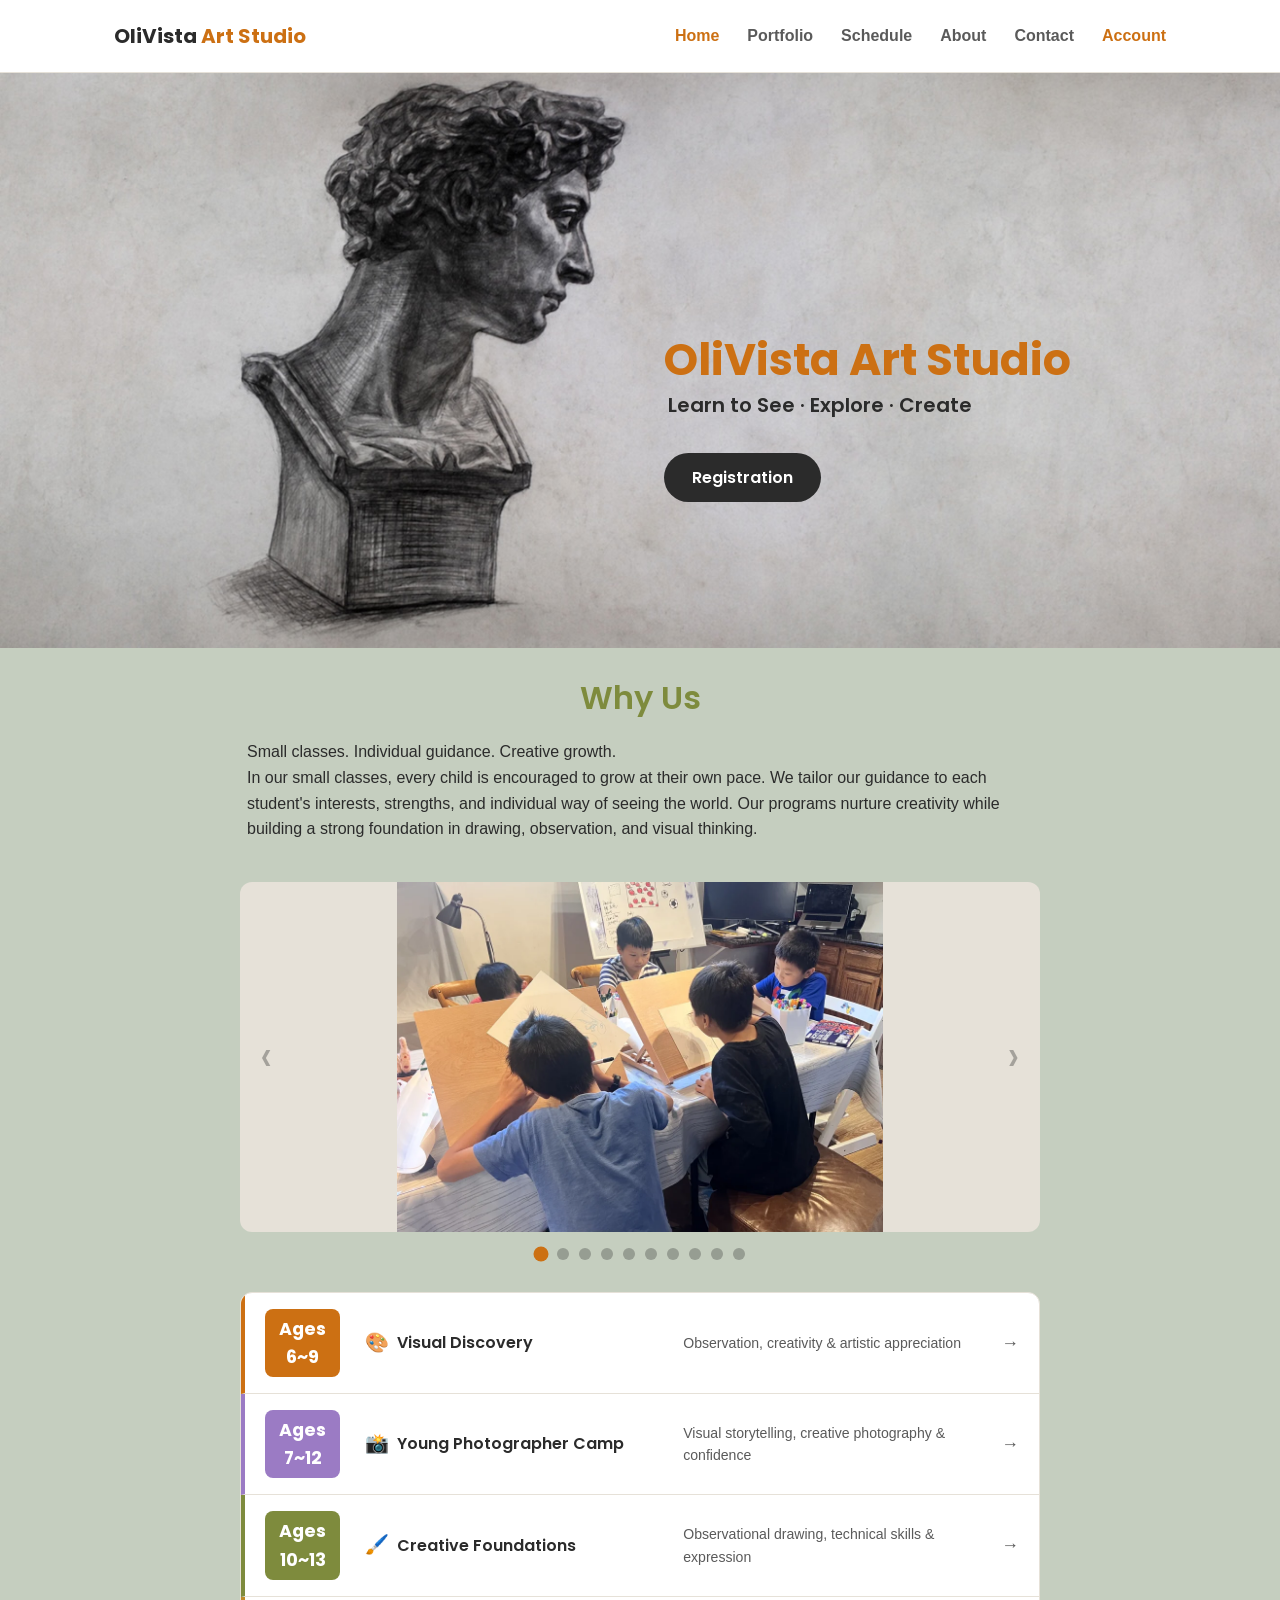
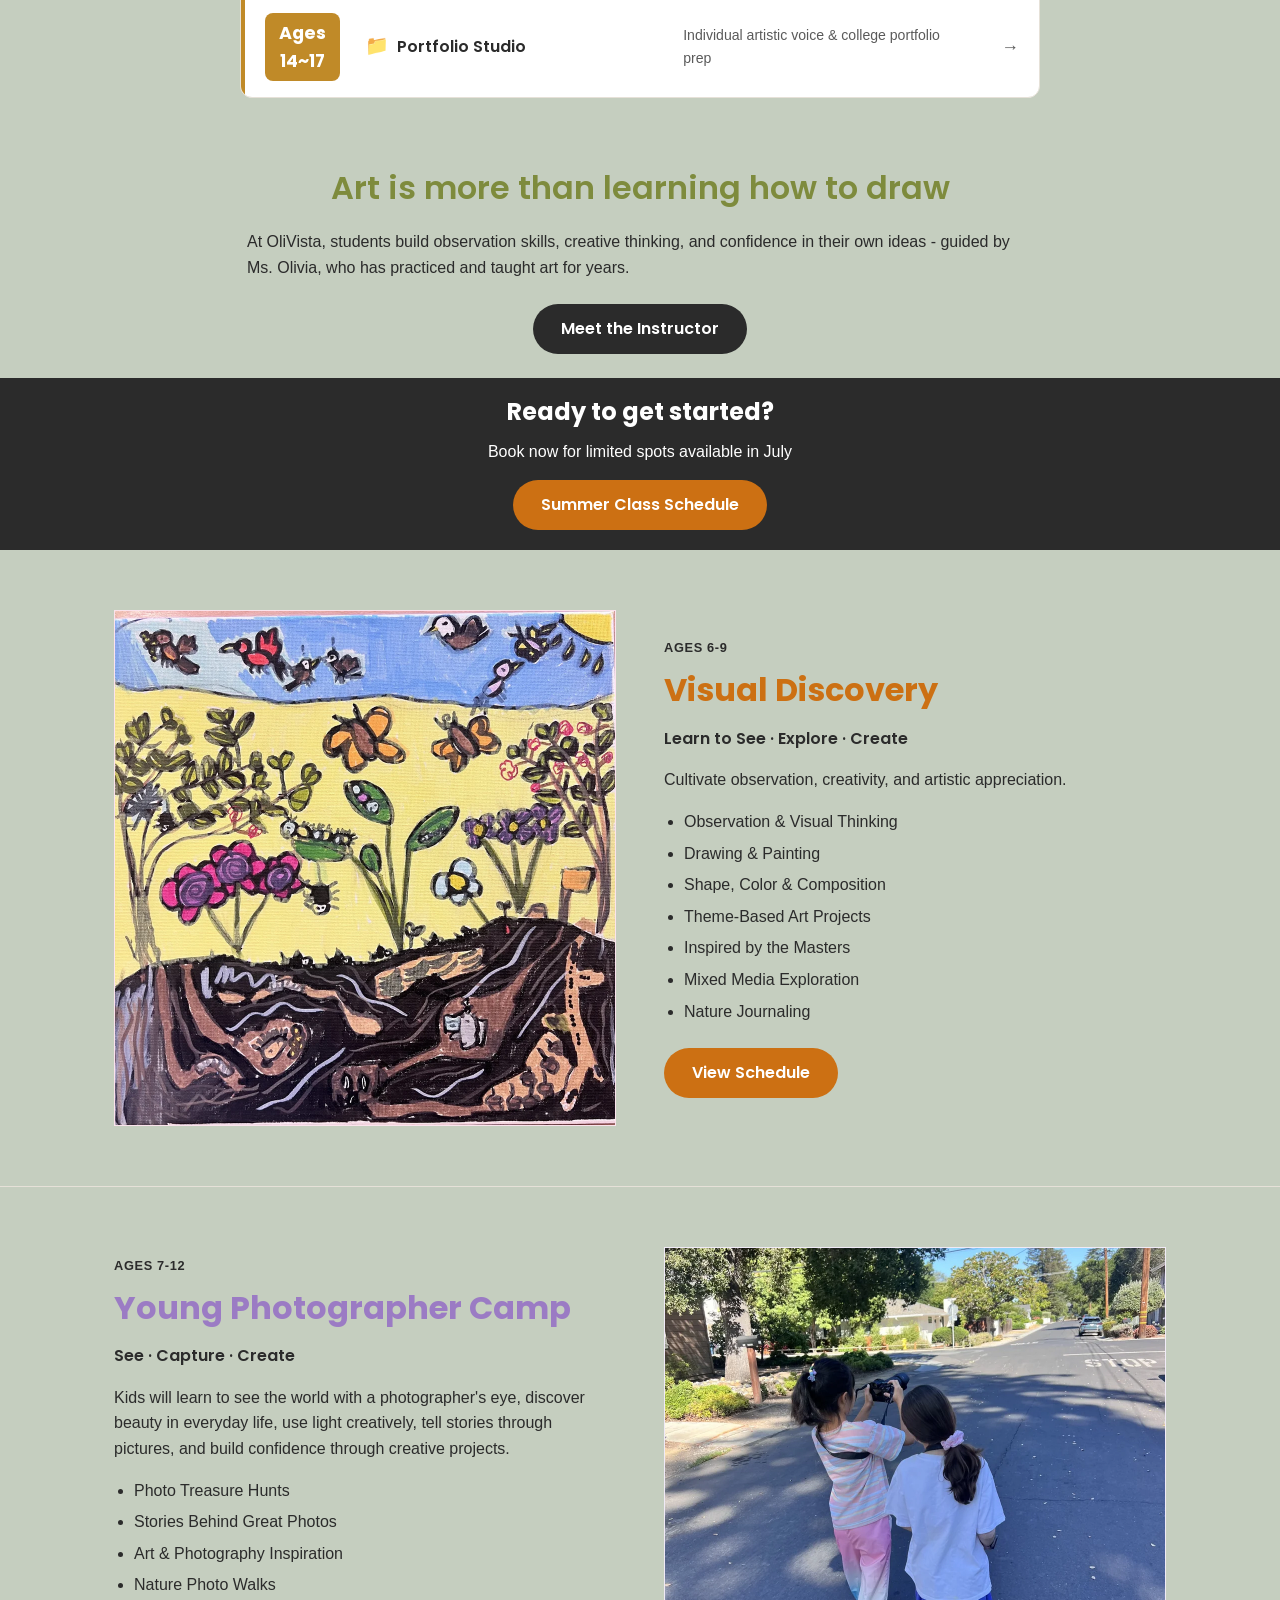
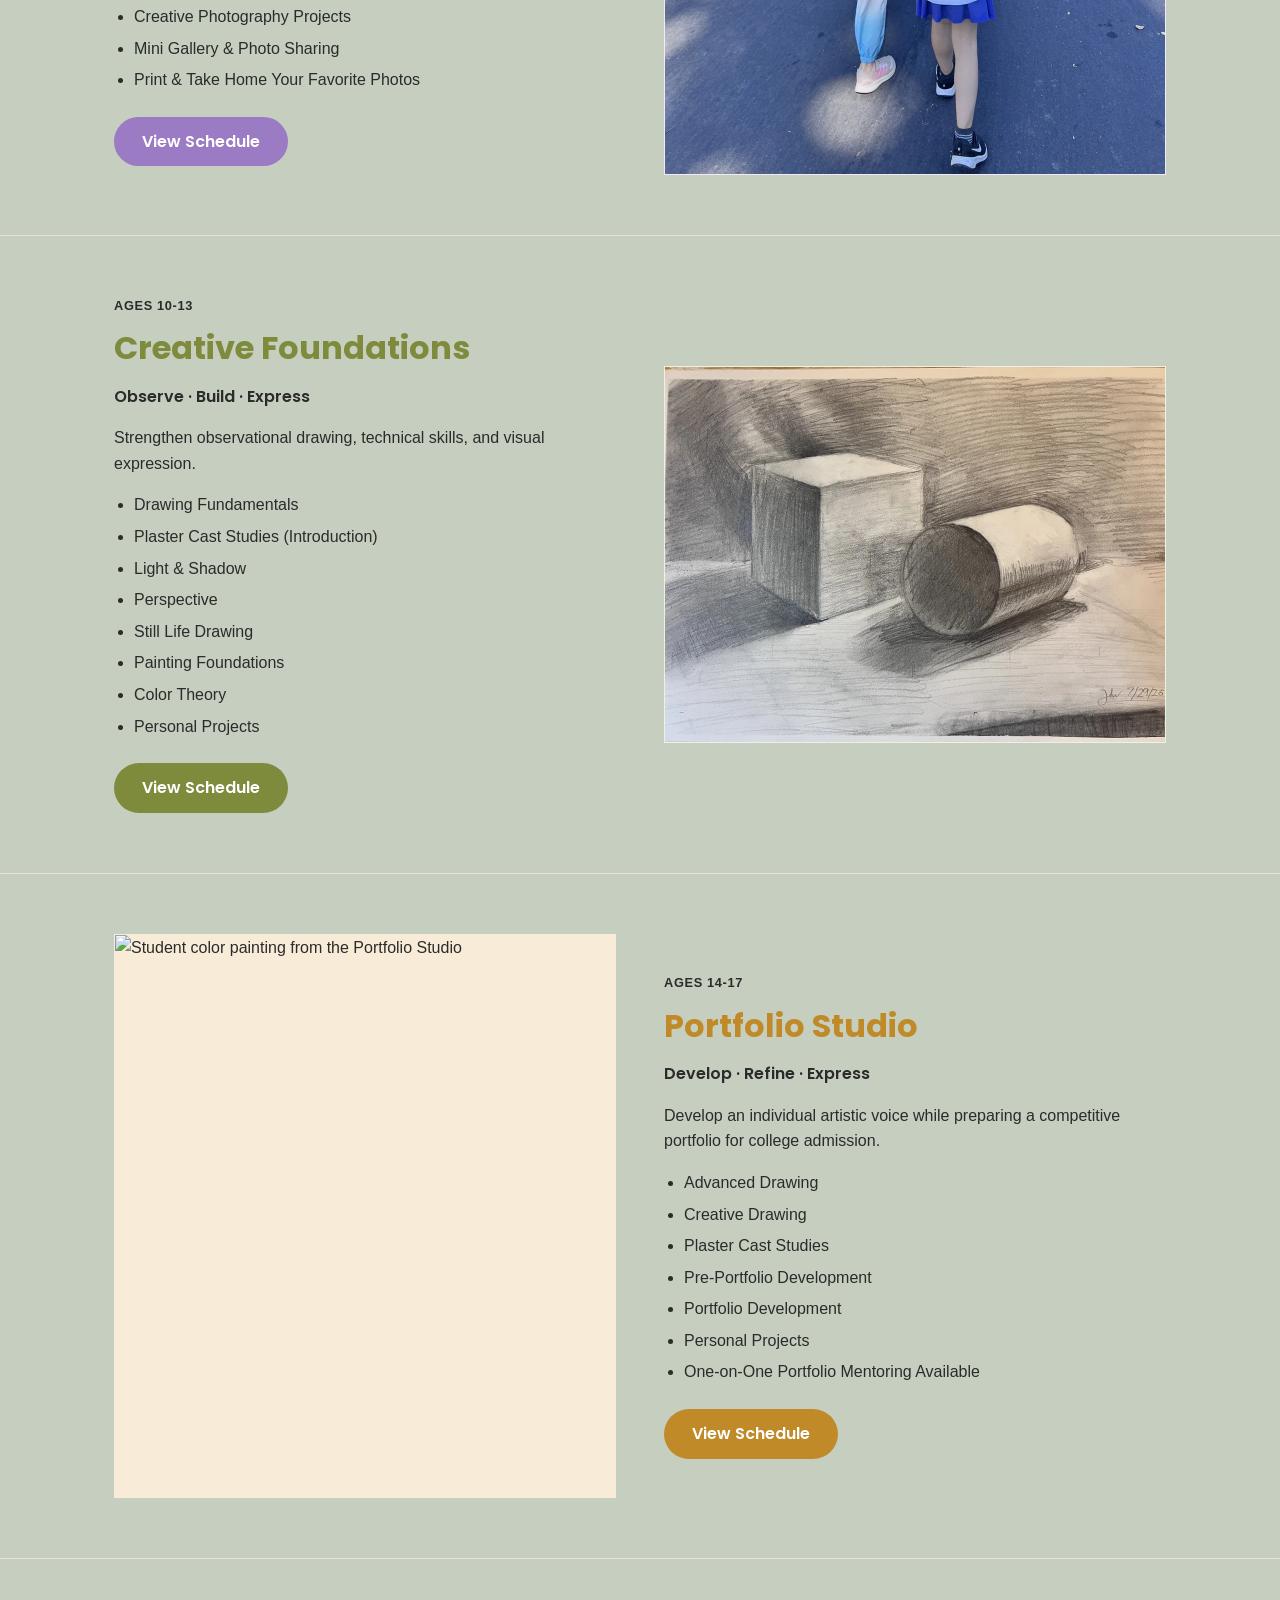
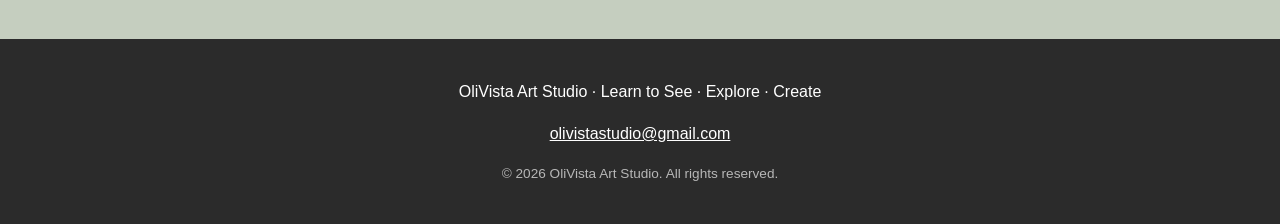
==== index.html @ b3bef93f "fix: declare shared site favicon" ====
<!DOCTYPE html>
<html lang="en">

<head>
  <link rel="icon" type="image/svg+xml" href="assets/favicon.svg">
  <meta http-equiv="content-type" content="text/html; charset=UTF-8">
  <meta charset="UTF-8">
  <meta name="viewport" content="width=device-width,
      initial-scale=1.0">
  <title>OliVista Art Studio | Kids &amp; Teen Art Classes</title>
  <meta name="description" content="OliVista Art Studio offers
      small-group art classes for ages 6-17: Visual Discovery, Creative
      Foundations, and Portfolio Studio.">
  <link rel="preconnect" href="https://fonts.googleapis.com">
  <link rel="preconnect" href="https://fonts.gstatic.com" crossorigin="">
  <link rel="preload" href="css/style.css" as="style">
  <link rel="stylesheet" href="css/style.css">
  <link rel="preload" href="https://fonts.googleapis.com/css2?family=Poppins:wght@400;600;700&amp;display=swap"
    as="style" onload="this.onload=null;this.rel='stylesheet'">
  <noscript>
    <link rel="stylesheet" href="https://fonts.googleapis.com/css2?family=Poppins:wght@400;600;700&amp;display=swap">
  </noscript>
</head>

<body>
  <a class="skip-link" href="#main-content">Skip to main content</a>
  <header class="site-header">
    <div class="container header-inner"> <a href="index.html" class="logo">OliVista <span>Art Studio</span></a>
      <nav class="site-nav" id="site-nav"> <a href="index.html" class="is-active">Home</a>
        <a href="portfolio.html">Portfolio</a>
        <a href="schedule.html">Schedule</a>
        <a href="about.html">About</a> <a href="contact.html">Contact</a>
        <a href="account.html" class="nav-account">Account</a>
      </nav>
      <button class="nav-toggle" id="nav-toggle" aria-label="Toggle
          menu" aria-expanded="false"> <span></span><span></span><span></span>
      </button>
    </div>
  </header>
  <main id="main-content">
    <section class="hero">
      <div class="hero-banner"> <img src="assets/header_image.jpg" alt="OliVista Art Studio header" width="1252"
          height="312">
        <div class="hero-overlay">
          <h1>OliVista Art Studio</h1>
          <p class="tagline">Learn to See · Explore · Create</p>
          <br>
          <a class="btn" href="signup.html">Registration</a>
        </div>
      </div>
    </section>

    <section class="container philosophy-teaser">
      <blockquote>Why Us</blockquote>
      <p>Small classes. Individual guidance. Creative growth.<br>
        In our small classes, every child is encouraged to grow at their own pace. We tailor our guidance to each
        student's interests, strengths, and individual way of seeing the world.
        Our programs nurture creativity while building a strong foundation in drawing, observation, and visual thinking.
      </p>
    </section>
    <section class="art-class-carousel" aria-label="Student artwork">
      <h2 class="visually-hidden">Student artwork</h2>
      <div class="art-class-carousel-track">
        <img class="art-class-carousel-slide is-active" src="assets/art-class/IMG_0318.webp" alt="Students in art class"
          width="1000" height="1028">
        <img class="art-class-carousel-slide" src="assets/art-class/IMG_9954.webp" alt="Student photography printed"
          width="1000" height="724">
        <img class="art-class-carousel-slide" src="assets/art-class/IMG_0204.webp"
          alt="Student painting in bright colors" width="1000" height="1028">
        <img class="art-class-carousel-slide" src="assets/art-class/IMG_9553.webp" alt="Student artwork on paper"
          width="1000" height="724">
        <img class="art-class-carousel-slide" src="assets/art-class/IMG_0186.webp"
          alt="Student drawing with colored pencil" width="1000" height="1333">
        <img class="art-class-carousel-slide" src="assets/art-class/IMG_9538.webp" alt="Student art project"
          width="1000" height="800">
        <img class="art-class-carousel-slide" src="assets/art-class/IMG_0283.webp" alt="Student painting detail"
          width="1000" height="1333">
        <img class="art-class-carousel-slide" src="assets/art-class/IMG_9792.webp" alt="Students exploring photography"
          width="1000" height="1052">
        <img class="art-class-carousel-slide" src="assets/art-class/IMG_0229.webp" alt="Student artwork in progress"
          width="1000" height="1333">
        <img class="art-class-carousel-slide" src="assets/art-class/IMG_0278.webp" alt="Student drawing at a table"
          width="1000" height="750">
        <button type="button" class="art-class-carousel-nav art-class-carousel-prev" aria-label="Previous slide">
          <span aria-hidden="true">‹</span>
        </button>
        <button type="button" class="art-class-carousel-nav art-class-carousel-next" aria-label="Next slide">
          <span aria-hidden="true">›</span>
        </button>
      </div>
      <div class="art-class-carousel-dots" role="tablist" aria-label="Slide navigation"></div>
    </section>

    <section id="programs" class="programs-overview">
      <!-- Age-to-Program Mapping -->
      <div class="container age-mapping">
        <div class="age-mapping-table">
          <a href="#visual-discovery" class="age-mapping-row age-mapping-visual-discovery">
            <div class="age-mapping-cell age-mapping-age">
              <span class="age-mapping-badge">Ages 6~9</span>
            </div>
            <div class="age-mapping-cell age-mapping-program">
              <span class="age-mapping-icon">🎨</span>
              Visual Discovery
            </div>
            <div class="age-mapping-cell age-mapping-focus">
              Observation, creativity &amp; artistic appreciation
            </div>
            <div class="age-mapping-arrow">→</div>
          </a>
          <a href="#young-photographer" class="age-mapping-row age-mapping-young-photographer">
            <div class="age-mapping-cell age-mapping-age">
              <span class="age-mapping-badge">Ages 7~12</span>
            </div>
            <div class="age-mapping-cell age-mapping-program">
              <span class="age-mapping-icon">📸</span>
              Young Photographer Camp
            </div>
            <div class="age-mapping-cell age-mapping-focus">
              Visual storytelling, creative photography &amp; confidence
            </div>
            <div class="age-mapping-arrow">→</div>
          </a>
          <a href="#creative-foundations" class="age-mapping-row age-mapping-creative-foundations">
            <div class="age-mapping-cell age-mapping-age">
              <span class="age-mapping-badge">Ages 10~13</span>
            </div>
            <div class="age-mapping-cell age-mapping-program">
              <span class="age-mapping-icon">🖌️</span>
              Creative Foundations
            </div>
            <div class="age-mapping-cell age-mapping-focus">
              Observational drawing, technical skills &amp; expression
            </div>
            <div class="age-mapping-arrow">→</div>
          </a>
          <a href="#portfolio-studio" class="age-mapping-row age-mapping-portfolio-studio">
            <div class="age-mapping-cell age-mapping-age">
              <span class="age-mapping-badge">Ages 14~17</span>
            </div>
            <div class="age-mapping-cell age-mapping-program">
              <span class="age-mapping-icon">📁</span>
              Portfolio Studio
            </div>
            <div class="age-mapping-cell age-mapping-focus">
              Individual artistic voice &amp; college portfolio prep
            </div>
            <div class="age-mapping-arrow">→</div>
          </a>
        </div>
      </div>
    </section>

    <section class="container philosophy-teaser">
      <blockquote>Art is more than learning how to draw</blockquote>
      <p>At OliVista, students build observation skills, creative
        thinking, and confidence in their own ideas - guided by Ms.
        Olivia, who has practiced and taught art for years.</p>
      <a class="btn" href="about.html">Meet the Instructor</a>
    </section>

    <section class="cta-banner">
      <div class="container">
        <h2>Ready to get started?</h2>
        <p>Book now for limited spots available in July</p>
        <a class="btn" href="schedule.html?semester=Summer%202026">Summer Class Schedule</a>
      </div>
    </section>

    <section id="visual-discovery" class="program-section
        program-visual-discovery">
      <div class="container program-grid">
        <div class="program-visual"> <img src="assets/art-class/IMG_0197.webp" alt="Colorful student painting"
            width="1592" height="1318" class="program-photo"> </div>

        <div class="program-content">
          <p class="teaser-age">Ages 6-9</p>
          <h2>Visual Discovery</h2>
          <p class="program-tagline">Learn to See · Explore · Create</p>
          <p>Cultivate observation, creativity, and artistic
            appreciation.</p>
          <ul>
            <li>Observation &amp; Visual Thinking</li>
            <li>Drawing &amp; Painting</li>
            <li>Shape, Color &amp; Composition</li>
            <li>Theme-Based Art Projects</li>
            <li>Inspired by the Masters</li>
            <li>Mixed Media Exploration</li>
            <li>Nature Journaling</li>
          </ul>
          <a class="btn btn-visual-discovery" href="schedule.html">View Schedule</a>
        </div>
      </div>
    </section>
    <section id="young-photographer" class="program-section
        program-young-photographer reverse">
      <div class="container program-grid">
        <div class="program-content">
          <p class="teaser-age">Ages 7-12</p>
          <h2>Young Photographer Camp</h2>
          <p class="program-tagline">See · Capture · Create</p>
          <p>Kids will learn to see the world with a photographer's eye, discover beauty in everyday life, use light
            creatively, tell stories through pictures, and build confidence through creative projects.</p>
          <ul>
            <li>Photo Treasure Hunts</li>
            <li>Stories Behind Great Photos</li>
            <li>Art &amp; Photography Inspiration</li>
            <li>Nature Photo Walks</li>
            <li>Creative Photography Projects</li>
            <li>Mini Gallery &amp; Photo Sharing</li>
            <li>Print &amp; Take Home Your Favorite Photos</li>
          </ul>
          <a class="btn btn-young-photographer" href="schedule.html?semester=Summer%202026">View Schedule</a>
        </div>
        <div class="program-visual"> <img src="assets/art-class/IMG_9792.webp"
            alt="Young Photographer Camp - kids exploring photography" width="400" height="400" class="program-photo">
        </div>
      </div>
    </section>

    <section id="creative-foundations" class="program-section
        program-creative-foundations reverse">
      <div class="container program-grid">
        <div class="program-content">
          <p class="teaser-age">Ages 10-13</p>
          <h2>Creative Foundations</h2>
          <p class="program-tagline">Observe · Build · Express</p>
          <p>Strengthen observational drawing, technical skills, and
            visual expression.</p>
          <ul>
            <li>Drawing Fundamentals</li>
            <li>Plaster Cast Studies (Introduction)</li>
            <li>Light &amp; Shadow</li>
            <li>Perspective</li>
            <li>Still Life Drawing</li>
            <li>Painting Foundations</li>
            <li>Color Theory</li>
            <li>Personal Projects</li>
          </ul>
          <a class="btn btn-creative-foundations" href="schedule.html">View Schedule</a>
        </div>
        <div class="program-visual"> <img src="assets/art-class/IMG_0231.webp" alt="Student observational pencil sketch"
            width="380" height="267" class="program-photo"> </div>
      </div>
    </section>
    <section id="portfolio-studio" class="program-section
        program-portfolio-studio">
      <div class="container program-grid">
        <div class="program-visual"> <img src="assets/art-class/artPortfolio2.bak.jpg"
            alt="Student color painting from the Portfolio Studio" width="446" height="502" class="program-photo">
        </div>
        <div class="program-content">
          <p class="teaser-age">Ages 14-17</p>
          <h2>Portfolio Studio</h2>
          <p class="program-tagline">Develop · Refine · Express</p>
          <p>Develop an individual artistic voice while preparing a
            competitive portfolio for college admission.</p>
          <ul>
            <li>Advanced Drawing</li>
            <li>Creative Drawing</li>
            <li>Plaster Cast Studies</li>
            <li>Pre-Portfolio Development</li>
            <li>Portfolio Development</li>
            <li>Personal Projects</li>
            <li>One-on-One Portfolio Mentoring Available</li>
          </ul>
          <a class="btn btn-portfolio-studio" href="schedule.html">View Schedule</a>
        </div>
      </div>
    </section>
  </main>
  <footer class="site-footer">
    <div class="container footer-inner">
      <p>OliVista Art Studio · Learn to See · Explore · Create</p>
      <p><a href="mailto:olivistastudio@gmail.com">olivistastudio@gmail.com</a></p>

      <p class="footer-copyright">© 2026 OliVista Art Studio. All
        rights reserved.</p>
    </div>
  </footer>
  <script src="js/nav.js"></script>
  <script src="js/art-class-carousel.js"></script>
</body>

</html>
---- css/style.css ----
:root {
  --color-bg: #c5cebf;
  --color-surface: #ffffff;
  --color-text: #2b2b2b;
  --color-text-muted: #5a5a5a;
  --color-visual-discovery: #cc7013;
  --color-visual-discovery-text: #a95c0f;
  --color-creative-foundations: #7e8b3d;
  --color-portfolio-studio: #c08a28;
  --color-young-photographer: #9b7bc4;
  --color-border: #e6e1d8;
  --font-heading: 'Poppins', sans-serif;
  --font-body: -apple-system, BlinkMacSystemFont, 'Segoe UI', Roboto, Helvetica, Arial, sans-serif;
  --container-width: 1100px;
  --radius: 12px;
}

* {
  box-sizing: border-box;
}

html {
  scroll-behavior: smooth;
}

body {
  margin: 0;
  font-family: var(--font-body);
  color: var(--color-text);
  background: var(--color-bg);
  line-height: 1.6;
}

h1,
h2,
h3 {
  font-family: var(--font-heading);
  font-weight: 700;
  line-height: 1.2;
  margin: 0 0 0.5em;
}

p {
  margin: 0 0 1em;
}

a {
  color: inherit;
}

img,
svg {
  max-width: 100%;
  display: block;
}

html {
  -webkit-tap-highlight-color: rgba(159, 117, 44, 0.2);
}

a,
button,
input,
select,
textarea {
  touch-action: manipulation;
}

:focus-visible {
  outline: 3px solid var(--color-visual-discovery);
  outline-offset: 3px;
}

.skip-link {
  background: var(--color-text);
  color: #fff;
  left: 1rem;
  padding: 0.75rem 1rem;
  position: fixed;
  top: 1rem;
  transform: translateY(-200%);
  z-index: 1000;
}

.skip-link:focus-visible {
  transform: translateY(0);
}

.container {
  max-width: var(--container-width);
  margin: 0 auto;
  padding: 0 24px;
}

.btn {
  display: inline-block;
  padding: 12px 28px;
  border-radius: 999px;
  font-family: var(--font-heading);
  font-weight: 600;
  text-decoration: none;
  color: #fff;
  background: var(--color-text);
  border: none;
  cursor: pointer;
  transition: transform 0.15s ease, opacity 0.15s ease;
}

.btn:hover {
  transform: translateY(-2px);
  opacity: 0.92;
}

/* Admin CMS */
.admin-body {
  background: #f4f0e9;
}

.admin-layout {
  min-height: 100vh;
  display: flex;
}

.admin-sidebar {
  width: 250px;
  flex: 0 0 250px;
  background: #2b2b2b;
  color: #fff;
  padding: 28px 18px;
  display: flex;
  flex-direction: column;
}

.admin-brand {
  color: #fff;
  font: 700 1.15rem var(--font-heading);
  text-decoration: none;
  padding: 0 12px 28px;
}

.admin-brand span {
  color: #e2ad48;
}

.admin-nav {
  display: grid;
  gap: 4px;
}

.admin-nav a,
.admin-sidebar-footer a {
  color: #d8d2c8;
  text-decoration: none;
  border-radius: 8px;
  padding: 11px 12px;
  font-weight: 600;
}

.admin-nav a:hover,
.admin-nav a.active {
  color: #fff;
  background: #4a4742;
}

.admin-sidebar-footer {
  margin-top: auto;
  display: grid;
  gap: 12px;
}

.admin-sidebar-footer .btn {
  color: #2b2b2b;
  background: #fff;
}

.admin-content {
  flex: 1;
  min-width: 0;
  padding: 52px clamp(24px, 5vw, 72px);
}

.admin-content h1 {
  font-size: clamp(2rem, 3vw, 3rem);
}

.admin-notice {
  background: #dcefdc;
  border: 1px solid #a9cfaa;
  border-radius: 8px;
  color: #285b2d;
  font-weight: 600;
  margin: 0 0 22px;
  padding: 11px 14px;
}

.stat-grid,
.quick-link-grid {
  display: grid;
  grid-template-columns: repeat(3, minmax(0, 1fr));
  gap: 18px;
  margin: 28px 0 52px;
}

.stat-card,
.quick-link {
  background: #fff;
  border: 1px solid var(--color-border);
  border-radius: var(--radius);
  padding: 24px;
  text-decoration: none;
  box-shadow: 0 8px 24px rgba(43, 43, 43, .04);
}

.stat-card:hover,
.quick-link:hover {
  transform: translateY(-2px);
}

.stat-number {
  display: block;
  color: var(--color-visual-discovery);
  font: 700 2.2rem var(--font-heading);
}

.stat-label {
  color: var(--color-text-muted);
  font-weight: 600;
}

.quick-link-grid {
  margin-top: 16px;
}

.quick-link h3 {
  font-size: 1rem;
}

.quick-link p {
  color: var(--color-text-muted);
  margin: 0;
}

.admin-crud-header {
  display: flex;
  align-items: center;
  justify-content: space-between;
  gap: 18px;
  margin-bottom: 22px;
}

.admin-header-actions {
  display: flex;
  flex-wrap: wrap;
  gap: 10px;
  justify-content: flex-end;
}

.admin-table-wrapper {
  overflow-x: auto;
  background: #fff;
  border: 1px solid var(--color-border);
  border-radius: var(--radius);
}

.admin-table {
  width: 100%;
  border-collapse: collapse;
  min-width: 720px;
}

.admin-table th,
.admin-table td {
  padding: 14px 16px;
  text-align: left;
  border-bottom: 1px solid var(--color-border);
  white-space: nowrap;
}

.admin-table th {
  background: #f8f5ef;
  font: 600 .8rem var(--font-heading);
  text-transform: uppercase;
  letter-spacing: .04em;
}

.admin-table tr:last-child td {
  border-bottom: 0;
}

.admin-table .btn {
  margin-right: 6px;
  padding: 7px 13px;
  font-size: .8rem;
}

.btn-sm {
  padding: 9px 16px;
  font-size: .85rem;
}

.btn-secondary {
  color: var(--color-text);
  background: #e8e2d8;
}

.btn-danger {
  background: #a63d47;
}

.admin-form {
  background: #fff;
  border: 1px solid var(--color-border);
  border-radius: var(--radius);
  padding: 26px;
  margin-bottom: 24px;
  max-width: 900px;
}

.admin-form label {
  display: block;
  margin: 0 0 16px;
  font-weight: 600;
}

.admin-form input,
.admin-form textarea,
.admin-form select {
  display: block;
  width: 100%;
  margin-top: 6px;
  border: 1px solid #d8d0c4;
  border-radius: 7px;
  padding: 10px 12px;
  font: inherit;
  background: #fff;
}

.admin-form .checkbox-label {
  display: flex;
  align-items: center;
  gap: 8px;
}

.admin-form .checkbox-label input {
  width: auto;
  margin: 0;
}

.admin-form textarea {
  min-height: 88px;
  resize: vertical;
}

.admin-form .form-row {
  display: grid;
  grid-template-columns: repeat(2, minmax(0, 1fr));
  gap: 16px;
}

.day-picker {
  margin: 0 0 16px;
  padding: 14px;
  border: 1px solid var(--color-border);
  border-radius: 7px;
}

.day-picker legend {
  padding: 0 5px;
  font-weight: 600;
}

.day-picker .hint {
  color: var(--color-text-muted);
  font-size: .85rem;
}

.day-picker>div {
  display: flex;
  flex-wrap: wrap;
  gap: 8px 16px;
}

.day-picker label {
  display: inline-flex;
  align-items: center;
  gap: 6px;
  margin: 0;
  font-weight: 500;
}

.day-picker input {
  width: auto;
  margin: 0;
}

.form-actions {
  display: flex;
  gap: 10px;
  margin-top: 20px;
}

.status-badge {
  display: inline-block;
  padding: 3px 9px;
  border-radius: 999px;
  font-size: .8rem;
  font-weight: 600;
  background: #e8e2d8;
}

.status-confirmed {
  color: #35643b;
  background: #dcefdc;
}

.status-pending {
  color: #805b1d;
  background: #fff0c8;
}

.status-cancelled {
  color: #88343d;
  background: #f7d9dc;
}

.status-date-passed {
  color: #5c5d61;
  background: #ececef;
}

@media (max-width: 760px) {
  .admin-layout {
    display: block;
  }

  .admin-sidebar {
    width: 100%;
    padding: 18px;
  }

  .admin-brand {
    padding-bottom: 14px;
  }

  .admin-nav {
    display: flex;
    overflow-x: auto;
  }

  .admin-nav a {
    white-space: nowrap;
  }

  .admin-sidebar-footer {
    display: flex;
    margin-top: 14px;
    align-items: center;
  }

  .admin-content {
    padding: 32px 18px;
  }

  .admin-crud-header {
    align-items: flex-start;
    flex-wrap: wrap;
  }

  .admin-header-actions {
    width: 100%;
    justify-content: flex-start;
  }

  .stat-grid,
  .quick-link-grid,
  .admin-form .form-row {
    grid-template-columns: 1fr;
    margin-bottom: 30px;
  }
}

.btn-visual-discovery {
  background: var(--color-visual-discovery);
}

.btn-creative-foundations {
  background: var(--color-creative-foundations);
}

.btn-portfolio-studio {
  background: var(--color-portfolio-studio);
}

.btn-young-photographer {
  background: var(--color-young-photographer);
}

/* Header */
.site-header {
  background: var(--color-surface);
  border-bottom: 1px solid var(--color-border);
  position: sticky;
  top: 0;
  z-index: 10;
}

.header-inner {
  display: flex;
  align-items: center;
  justify-content: space-between;
  height: 72px;
  position: relative;
}

.logo {
  font-family: var(--font-heading);
  font-weight: 700;
  font-size: 1.25rem;
  text-decoration: none;
  color: var(--color-text);
}

.logo span {
  color: var(--color-visual-discovery);
}

.site-nav {
  display: flex;
  gap: 28px;
}

.site-nav a {
  text-decoration: none;
  font-weight: 600;
  color: var(--color-text-muted);
}

.site-nav a.is-active,
.site-nav a:hover {
  color: var(--color-visual-discovery);
}

.nav-toggle {
  display: none;
  flex-direction: column;
  justify-content: center;
  gap: 5px;
  width: 32px;
  height: 32px;
  background: none;
  border: none;
  cursor: pointer;
  padding: 0;
}

.nav-toggle span {
  display: block;
  height: 2px;
  background: var(--color-text);
}

/* Footer */
.site-footer {
  background: var(--color-text);
  color: #fff;
  margin-top: 80px;
}

.footer-inner {
  padding: 40px 24px;
  text-align: center;
}

.footer-inner a {
  color: #fff;
  text-decoration: underline;
}

.footer-note {
  font-weight: 600;
  color: var(--color-portfolio-studio);
}

.footer-copyright {
  font-size: 0.85rem;
  color: #b7b7b7;
  margin: 0;
}

/* Responsive nav */
@media (max-width: 720px) {
  .site-nav {
    position: absolute;
    top: 72px;
    left: 0;
    right: 0;
    background: var(--color-surface);
    flex-direction: column;
    gap: 0;
    max-height: 0;
    overflow: hidden;
    border-bottom: 1px solid var(--color-border);
    transition: max-height 0.2s ease;
  }

  .site-nav.is-open {
    max-height: 500px;
    overflow-y: auto;
  }

  .site-nav a {
    padding: 16px 24px;
    border-top: 1px solid var(--color-border);
  }

  .nav-toggle {
    display: flex;
  }
}

/* Hero */
.hero {
  padding: 0;
}

.hero-banner {
  position: relative;
  max-width: 100%;
  margin: 0;
}

.hero-banner img {
  width: 100%;
  height: auto;
  display: block;
}

.hero-overlay {
  position: absolute;
  top: 60%;
  left: 50%;
  transform: translateY(-50%);
  width: 45%;
  max-width: 45%;
  text-align: left;
  padding: 0 24px;
}

.hero-overlay .badge {
  display: inline-block;
  background: var(--color-portfolio-studio);
  color: #fff;
  font-weight: 600;
  font-size: 0.85rem;
  padding: 6px 16px;
  border-radius: 999px;
  margin-bottom: 20px;
}

.hero-overlay h1 {
  font-size: 2.75rem;
  color: var(--color-visual-discovery);
  margin-bottom: 2px;
}

.hero-overlay .tagline {
  font-family: var(--font-heading);
  font-weight: 600;
  font-size: 1.25rem;
  margin-bottom: 6px;
  padding-left: 0.2em;
}

.hero-overlay .hero-sub {
  color: var(--color-text-muted);
  margin-bottom: 14px;
}

.badge {
  display: inline-block;
  background: var(--color-portfolio-studio);
  color: #fff;
  font-weight: 600;
  font-size: 0.85rem;
  padding: 6px 16px;
  border-radius: 999px;
  margin-bottom: 20px;
}

.hero h1 {
  font-size: 2.75rem;
  color: var(--color-visual-discovery);
}

.tagline {
  font-family: var(--font-heading);
  font-weight: 600;
  font-size: 1.25rem;
}

.hero-sub {
  max-width: 560px;
  margin: 0 auto 28px;
  color: var(--color-text-muted);
}

@media (max-width: 720px) {
  .hero-banner {
    min-height: 220px;
    overflow: hidden;
    background: #e5e2dd;
  }

  .hero-banner img {
    width: 100%;
    height: 220px;
    object-fit: cover;
    object-position: right center;
  }

  .hero-overlay {
    top: 50%;
    left: 50%;
    width: 50%;
    max-width: none;
    transform: translateY(-50%);
    text-align: left;
    padding: 12px 16px;
  }

  .hero-overlay h1 {
    font-size: clamp(1.35rem, 7vw, 2rem);
    line-height: 1.05;
    margin-bottom: 6px;
  }

  .hero-overlay .tagline {
    font-size: clamp(0.7rem, 3.2vw, 0.95rem);
    line-height: 1.25;
    margin-bottom: 10px;
  }

  .hero-overlay .btn {
    padding: 8px 14px;
    font-size: 0.75rem;
  }
}

/* Programs teaser */
.programs-teaser {
  padding: 40px 24px 80px;
  text-align: center;
}

.teaser-grid {
  display: grid;
  grid-template-columns: repeat(4, 1fr);
  gap: 24px;
  margin-top: 32px;
}

.teaser-card {
  display: block;
  text-decoration: none;
  color: #fff;
  border-radius: var(--radius);
  padding: 28px 24px;
  text-align: left;
  transition: transform 0.15s ease;
}

.teaser-card:hover {
  transform: translateY(-4px);
}

.teaser-card p {
  color: rgba(255, 255, 255, 0.9);
}

.teaser-age {
  font-weight: 600;
  text-transform: uppercase;
  font-size: 0.8rem;
  letter-spacing: 0.05em;
}

.teaser-visual-discovery {
  background: var(--color-visual-discovery);
}

.teaser-creative-foundations {
  background: var(--color-creative-foundations);
}

.teaser-portfolio-studio {
  background: var(--color-portfolio-studio);
}

.teaser-young-photographer {
  background: var(--color-young-photographer);
}

/* Philosophy teaser */
.philosophy-teaser {
  max-width: 834px;
  text-align: left;
  padding: 24px 24px;
  margin: 0 auto;
}

.philosophy-teaser blockquote {
  font-family: var(--font-heading);
  font-size: 2rem;
  font-weight: 600;
  margin: 0 0 16px;
  color: var(--color-creative-foundations);
  text-align: center;
}

.philosophy-teaser .btn {
  display: block;
  width: fit-content;
  margin: 24px auto 0;
}

/* Art-class carousel */
.art-class-carousel {
  max-width: 848px;
  margin: 0 auto;
  padding: 0 24px 32px;
}

.art-class-carousel-track {
  position: relative;
  aspect-ratio: 16 / 7;
  overflow: hidden;
  background: var(--color-border);
  border-radius: var(--radius);
}

.art-class-carousel-slide {
  position: absolute;
  inset: 0;
  width: 100%;
  height: 100%;
  object-fit: contain;
  opacity: 0;
  transition: opacity 0.8s ease-in-out;
}

.art-class-carousel-slide.is-active {
  opacity: 1;
}

.art-class-carousel-nav {
  position: absolute;
  top: 0;
  bottom: 0;
  width: 50%;
  border: none;
  background: transparent;
  cursor: pointer;
  z-index: 2;
  display: flex;
  align-items: center;
  padding: 0 20px;
  color: var(--color-text);
  font-size: 2.8rem;
  line-height: 1;
  font-family: var(--font-heading);
  opacity: 0.35;
  transition: opacity 0.3s ease, background 0.3s ease;
  user-select: none;
}

.art-class-carousel-prev {
  left: 0;
  justify-content: flex-start;
}

.art-class-carousel-next {
  right: 0;
  justify-content: flex-end;
}

.art-class-carousel-nav:hover {
  opacity: 0.85;
  background: rgba(0, 0, 0, 0.04);
}

.art-class-carousel-nav:focus-visible {
  outline: 2px solid var(--color-visual-discovery);
  outline-offset: -4px;
}

.art-class-carousel-dots {
  display: flex;
  justify-content: center;
  align-items: center;
  gap: 10px;
  margin-top: 16px;
}

.art-class-carousel-dot {
  width: 12px;
  height: 12px;
  border-radius: 50%;
  border: none;
  background: rgba(43, 43, 43, 0.3);
  cursor: pointer;
  padding: 0;
  transition: background 0.3s ease, transform 0.3s ease;
}

.art-class-carousel-dot:hover {
  background: rgba(43, 43, 43, 0.6);
  transform: scale(1.15);
}

.art-class-carousel-dot.is-active {
  background: var(--color-visual-discovery);
  transform: scale(1.25);
}

.art-class-carousel-dot:focus-visible {
  outline: 2px solid var(--color-visual-discovery);
  outline-offset: 3px;
}

.visually-hidden {
  position: absolute;
  width: 1px;
  height: 1px;
  padding: 0;
  margin: -1px;
  overflow: hidden;
  clip: rect(0, 0, 0, 0);
  white-space: nowrap;
  border: 0;
}

@media (max-width: 600px) {
  .art-class-carousel {
    padding-bottom: 24px;
  }

  .art-class-carousel-track {
    aspect-ratio: 4 / 3;
  }
}


/* CTA banner */
.cta-banner {
  background: var(--color-text);
  color: #fff;
  text-align: center;
  padding: 20px 24px;
}

.cta-banner h2 {
  color: #fff;
}

.cta-banner .btn {
  background: var(--color-visual-discovery);
}

@media (max-width: 720px) {
  .teaser-grid {
    grid-template-columns: repeat(2, 1fr);
  }
}

.programs-intro {
  padding: 60px 24px 20px;
  text-align: center;
}

#programs,
.program-section {
  scroll-margin-top: 88px;
}

.schedule-enroll-banner {
  background: #fff3cd;
  border: 1px solid #e4c766;
  border-radius: 8px;
  color: #6b4f00;
  margin: 18px auto 0;
  max-width: 520px;
  padding: 12px 16px;
}

.calendar-load-error {
  display: grid;
  gap: 1rem;
  justify-items: start;
}

.program-section {
  padding: 60px 0;
  border-bottom: 1px solid var(--color-border);
}

.program-grid {
  display: grid;
  grid-template-columns: 1fr 1fr;
  gap: 48px;
  align-items: center;
}

.program-visual {
  padding: 1px;
}

.program-photo {
  display: block;
  width: 100%;
  height: auto;
  float: none;
  object-fit: contain;
}

.program-visual-discovery .program-visual {
  background: #fbe3ec;
}

.program-creative-foundations .program-visual {
  background: #eef0e2;
}

.program-portfolio-studio .program-visual {
  background: #f8ecd8;
}

.program-young-photographer .program-visual {
  background: #f0eaf6;
}

.program-content h2 {
  font-size: 2rem;
}

.program-visual-discovery h2 {
  color: var(--color-visual-discovery);
}

.program-creative-foundations h2 {
  color: var(--color-creative-foundations);
}

.program-portfolio-studio h2 {
  color: var(--color-portfolio-studio);
}

.program-young-photographer h2 {
  color: var(--color-young-photographer);
}

.program-tagline {
  font-family: var(--font-heading);
  font-weight: 600;
}

.program-content ul {
  padding-left: 20px;
  margin: 0 0 24px;
}

.program-content li {
  margin-bottom: 6px;
}

/* Age-to-Program Mapping */
.age-mapping {
  padding: 0 24px 40px;
}

.age-mapping-table {
  max-width: 800px;
  margin: 0 auto;
  border: 1px solid var(--color-border);
  border-radius: var(--radius);
  overflow: hidden;
  background: var(--color-surface);
}

.age-mapping-header {
  display: grid;
  grid-template-columns: 100px 1fr 1fr auto;
  align-items: center;
  background: var(--color-text);
  color: #fff;
  font-family: var(--font-heading);
  font-weight: 600;
  font-size: 0.85rem;
  text-transform: uppercase;
  letter-spacing: 0.04em;
}

.age-mapping-label {
  padding: 12px 20px;
}

.age-mapping-row {
  display: grid;
  grid-template-columns: 100px 1fr 1fr auto;
  align-items: center;
  text-decoration: none;
  color: var(--color-text);
  border-bottom: 1px solid var(--color-border);
  transition: background-color 0.15s ease;
}

.age-mapping-row:last-child {
  border-bottom: none;
}

.age-mapping-row:hover {
  background-color: rgba(0, 0, 0, 0.03);
}

.age-mapping-cell {
  padding: 16px 20px;
  font-size: 0.95rem;
}

.age-mapping-age {
  text-align: center;
}

.age-mapping-badge {
  display: inline-block;
  font-family: var(--font-heading);
  font-weight: 700;
  font-size: 1.1rem;
  color: #fff;
  padding: 6px 14px;
  border-radius: 8px;
}

.age-mapping-visual-discovery .age-mapping-badge {
  background: var(--color-visual-discovery);
}

.age-mapping-creative-foundations .age-mapping-badge {
  background: var(--color-creative-foundations);
}

.age-mapping-portfolio-studio .age-mapping-badge {
  background: var(--color-portfolio-studio);
}

.age-mapping-young-photographer .age-mapping-badge {
  background: var(--color-young-photographer);
}

.age-mapping-program {
  font-family: var(--font-heading);
  font-weight: 600;
  font-size: 1rem;
  display: flex;
  align-items: center;
  gap: 8px;
}

.age-mapping-icon {
  font-size: 1.2rem;
}

.age-mapping-focus {
  color: var(--color-text-muted);
  font-size: 0.88rem;
}

.age-mapping-arrow {
  padding: 16px 20px;
  color: var(--color-text-muted);
  font-size: 1.1rem;
  transition: transform 0.15s ease;
}

.age-mapping-row:hover .age-mapping-arrow {
  transform: translateX(3px);
}

/* Accent left border on rows */
.age-mapping-visual-discovery {
  border-left: 4px solid var(--color-visual-discovery);
}

.age-mapping-creative-foundations {
  border-left: 4px solid var(--color-creative-foundations);
}

.age-mapping-portfolio-studio {
  border-left: 4px solid var(--color-portfolio-studio);
}

.age-mapping-young-photographer {
  border-left: 4px solid var(--color-young-photographer);
}

@media (max-width: 720px) {
  .age-mapping {
    padding: 0 16px 32px;
  }

  .age-mapping-table {
    border: 0;
    border-radius: 0;
    background: transparent;
    overflow: visible;
  }

  .age-mapping-header {
    display: grid;
    grid-template-columns: auto minmax(0, 1fr) minmax(0, 1fr);
    margin-bottom: 8px;
    border-radius: 8px;
    font-size: 0.7rem;
  }

  .age-mapping-header .age-mapping-label {
    padding: 8px 10px;
  }

  .age-mapping-row {
    grid-template-columns: minmax(0, 1fr) auto;
    grid-template-rows: auto auto;
    padding: 16px;
    gap: 0;
    margin-bottom: 12px;
    border: 1px solid var(--color-border);
    border-bottom: 1px solid var(--color-border);
    border-left-width: 4px;
    border-radius: var(--radius);
    background: var(--color-surface);
    box-shadow: 0 5px 16px rgba(43, 43, 43, 0.06);
  }

  .age-mapping-cell {
    padding: 4px 0;
  }

  .age-mapping-age {
    grid-column: 1 / -1;
    text-align: left;
    padding-bottom: 8px;
    border-bottom: 1px solid var(--color-border);
    margin-bottom: 8px;
  }

  .age-mapping-program {
    grid-column: 1;
    grid-row: 2;
    align-self: center;
    min-width: 0;
    font-size: 0.95rem;
  }

  .age-mapping-focus {
    grid-column: 1 / -1;
    grid-row: 3;
    font-size: 0.82rem;
    padding-top: 8px;
  }

  .age-mapping-arrow {
    grid-column: 2;
    grid-row: 2;
    align-self: center;
    padding: 0 0 0 8px;
  }
}

@media (max-width: 800px) {
  .program-grid {
    grid-template-columns: 1fr;
  }

  .program-visual {
    padding: 1px;
  }

  .program-section.reverse .program-visual {
    order: -1;
  }
}

.about-intro,
.about-bio,
.about-philosophy,
.about-class-size {
  padding: 40px 24px;
  max-width: 720px;
  margin: 0 auto;
}

.about-intro {
  padding-top: 60px;
  text-align: center;
  max-width: none;
}

.about-intro .tagline {
  color: var(--color-creative-foundations);
}

.about-philosophy ul {
  padding-left: 20px;
}

.about-class-size {
  padding-bottom: 80px;
}

.contact-section {
  padding: 60px 24px 80px;
  text-align: center;
}

.contact-location {
  margin: 40px auto 0;
  max-width: 900px;
}

.contact-location>p {
  margin-bottom: 20px;
}

.contact-location a {
  color: var(--color-visual-discovery);
  font-weight: 600;
}

.contact-map {
  width: 100%;
  min-height: 360px;
  border: 1px solid var(--color-border);
  border-radius: var(--radius);
  display: block;
}

.contact-grid {
  display: grid;
  grid-template-columns: repeat(2, 1fr);
  gap: 40px;
  max-width: 560px;
  margin: 40px auto 0;
}

.qr-code {
  aspect-ratio: 1;
  height: 200px;
  max-width: 200px;
  margin: 12px auto;
  object-fit: cover;
  border: 1px solid var(--color-border);
  border-radius: 8px;
}

@media (max-width: 600px) {
  .contact-map {
    min-height: 280px;
  }

  .contact-grid {
    grid-template-columns: 1fr;
  }
}

/* ===== Schedule (weekly calendar) ===== */
.art-calendar {
  max-width: var(--container-width);
  margin: 0 auto 80px;
  padding: 0 24px;
}

.art-calendar h3 {
  font-size: 2rem;
  margin-bottom: 0.5rem;
  font-weight: 400;
}

.calendar-semester {
  color: var(--color-visual-discovery);
  font-size: 1rem;
  margin-bottom: 1rem;
}

/* Semester selector tabs */
.calendar-semester-tabs {
  display: flex;
  gap: 0.5rem;
  margin-bottom: 1rem;
  flex-wrap: wrap;
}

.semester-tab {
  padding: 0.4rem 1.2rem;
  border: 1px solid var(--color-border);
  background: var(--color-surface);
  border-radius: 20px;
  font-size: 0.85rem;
  cursor: pointer;
  font-family: var(--font-body);
  color: var(--color-text-muted);
  transition: background-color 0.15s, border-color 0.15s, color 0.15s;
}

.semester-tab:hover {
  border-color: var(--color-visual-discovery);
  color: var(--color-visual-discovery);
}

.semester-tab.active {
  background: var(--color-visual-discovery);
  color: #fff;
  border-color: var(--color-visual-discovery);
}

.semester-tab:disabled {
  opacity: 0.6;
  cursor: default;
}

/* Legend */
.calendar-legend {
  display: flex;
  flex-wrap: wrap;
  gap: 1rem 1.5rem;
  margin-bottom: 1.5rem;
}

.legend-item {
  display: inline-flex;
  align-items: center;
  gap: 0.4rem;
  font-size: 0.85rem;
  color: var(--color-text-muted);
}

.legend-dot {
  display: inline-block;
  width: 14px;
  height: 14px;
  border-radius: 50%;
  border: 2px solid;
}

/* Grid wrapper — horizontal scroll on small screens */
.calendar-grid-wrapper {
  overflow-x: auto;
  border: 1px solid var(--color-border);
  border-radius: var(--radius);
  background: var(--color-surface);
}

/* Desktop weekly grid */
.calendar-grid {
  display: grid;
  grid-template-columns: 80px repeat(7, 1fr);
  min-width: 700px;
}

/* All cells share base */
.calendar-cell {
  border-right: 1px solid var(--color-border);
  border-bottom: 1px solid var(--color-border);
  padding: 0.5rem;
  min-height: 70px;
  display: flex;
  align-items: center;
  justify-content: center;
}

.calendar-cell:last-child {
  border-right: none;
}

/* Corner cell (top-left) */
.calendar-corner {
  background: var(--color-bg);
  font-size: 0.75rem;
  text-transform: uppercase;
  letter-spacing: 0.05em;
  color: var(--color-text-muted);
  font-weight: 500;
}

/* Day header cells */
.calendar-day-header {
  background: var(--color-bg);
  font-size: 0.8rem;
  text-transform: uppercase;
  letter-spacing: 0.05em;
  font-weight: 500;
  color: var(--color-text);
  min-height: 45px;
}

/* Time label column */
.calendar-time-label {
  background: #faf8f3;
  font-size: 0.8rem;
  color: var(--color-text-muted);
  font-weight: 400;
  flex-direction: column;
  gap: 0.15rem;
}

/* Empty cell */
.calendar-empty {
  background: #fdfcf9;
}

/* Class cell with a class in it */
.calendar-class-cell {
  padding: 0.3rem;
  align-items: stretch;
  flex-direction: column;
  gap: 0.3rem;
}

/* The class card (clickable link) */
.calendar-class {
  display: flex;
  flex-direction: column;
  align-items: center;
  gap: 0.15rem;
  width: 100%;
  height: 100%;
  padding: 0.4rem 0.25rem;
  border-radius: 5px;
  border: 1px solid;
  border-left-width: 3px;
  text-decoration: none;
  text-align: center;
  transition: transform 0.15s, box-shadow 0.15s;
  cursor: pointer;
}

.calendar-class:hover {
  transform: translateY(-2px);
  box-shadow: 0 3px 10px rgba(0, 0, 0, 0.1);
}

.calendar-class-program {
  font-size: 0.78rem;
  font-weight: 600;
  line-height: 1.2;
  overflow: hidden;
  display: -webkit-box;
  -webkit-line-clamp: 2;
  -webkit-box-orient: vertical;
}

.calendar-class-time {
  font-size: 0.7rem;
  opacity: 0.8;
}

.calendar-class-age {
  font-size: 0.68rem;
  opacity: 0.7;
}

.calendar-class-price {
  font-size: 0.72rem;
  font-weight: 600;
  margin-top: 0.1rem;
}

/* ===== Mobile: list view grouped by day ===== */
.calendar-mobile {
  display: none;
}

.calendar-day-group {
  margin-bottom: 1.5rem;
}

.calendar-day-title {
  font-size: 1rem;
  font-weight: 500;
  font-family: var(--font-body);
  color: var(--color-visual-discovery);
  margin-bottom: 0.5rem;
  padding-bottom: 0.3rem;
  border-bottom: 1px solid var(--color-border);
}

.calendar-day-classes {
  display: flex;
  flex-direction: column;
  gap: 0.5rem;
}

.calendar-class-mobile {
  display: block;
  text-decoration: none;
  padding: 0.6rem 0.8rem;
  border-radius: 5px;
  border: 1px solid var(--color-border);
  border-left: 3px solid;
  transition: transform 0.15s, box-shadow 0.15s;
}

.calendar-class-mobile:hover {
  transform: translateX(3px);
  box-shadow: 0 2px 8px rgba(0, 0, 0, 0.08);
}

.calendar-class-mobile-header {
  display: flex;
  justify-content: space-between;
  align-items: center;
  margin-bottom: 0.25rem;
}

.calendar-class-mobile-header .calendar-class-program {
  font-weight: 600;
  font-size: 0.9rem;
}

.calendar-class-mobile-header .calendar-class-price {
  font-weight: 600;
  font-size: 0.85rem;
}

.calendar-class-mobile-details {
  display: flex;
  gap: 1rem;
  font-size: 0.8rem;
  color: var(--color-text-muted);
}

/* Responsive: switch to mobile list view */
@media (max-width: 768px) {
  .calendar-grid-wrapper {
    display: none;
  }

  .calendar-mobile {
    display: block;
  }
}

/* Camps: separate table below the weekly grid/mobile list */
.calendar-camps {
  margin-top: 2rem;
}

.calendar-camps-title {
  font-size: 1.3rem;
  font-weight: 500;
  margin-bottom: 0.75rem;
}

.camps-table-wrapper {
  overflow-x: auto;
  background: var(--color-surface);
  border: 1px solid var(--color-border);
  border-radius: var(--radius);
}

.camps-table {
  width: 100%;
  border-collapse: collapse;
  min-width: 600px;
}

.camps-table th,
.camps-table td {
  padding: 0.75rem 1rem;
  text-align: left;
  border-bottom: 1px solid var(--color-border);
  font-size: 0.85rem;
}

.camps-table th {
  background: var(--color-bg);
  font-size: 0.75rem;
  text-transform: uppercase;
  letter-spacing: 0.05em;
  color: var(--color-text-muted);
  font-weight: 500;
}

.camps-table tr:last-child td {
  border-bottom: none;
}

.camps-table tbody tr:hover {
  background: var(--color-bg);
}

/* Empty state */
.empty-state {
  text-align: center;
  padding: 2rem;
  background: var(--color-bg);
  border: 1px solid var(--color-border);
  border-radius: var(--radius);
}

.empty-state p {
  margin-bottom: 1rem;
  color: var(--color-text-muted);
}

.muted {
  color: var(--color-text-muted);
}

/* ===== Auth pages (login / signup) ===== */
.auth-page {
  max-width: 460px;
  margin: 4rem auto;
  padding: 0 24px;
}

.auth-card {
  background: var(--color-surface);
  border: 1px solid var(--color-border);
  padding: 2.5rem 2rem;
  border-radius: var(--radius);
}

.auth-card h2 {
  font-family: var(--font-heading);
  font-size: 1.8rem;
  font-weight: 500;
  margin-bottom: 0.5rem;
}

.auth-subtitle {
  color: var(--color-text-muted);
  font-size: 0.9rem;
  margin-bottom: 2rem;
}

.auth-form {
  display: flex;
  flex-direction: column;
  gap: 1.25rem;
}

.auth-form label {
  display: flex;
  flex-direction: column;
  font-size: 0.8rem;
  letter-spacing: 0.05em;
  gap: 0.35rem;
  color: var(--color-text);
}

/* The hidden attribute must win over the display rules above. */
.auth-form label[hidden],
.auth-form p[hidden],
[hidden] {
  display: none !important;
}

.auth-form input {
  width: 100%;
  padding: 0.7rem 0.8rem;
  border: 1px solid var(--color-text);
  background: transparent;
  font-family: var(--font-body);
  font-size: 0.95rem;
  border-radius: 6px;
}

.auth-btn {
  margin-top: 0.5rem;
  width: 100%;
  cursor: pointer;
}

.auth-link-button {
  align-self: center;
  appearance: none;
  background: none;
  border: 0;
  border-radius: 4px;
  color: var(--color-visual-discovery-text);
  cursor: pointer;
  font-family: var(--font-body);
  font-size: 0.85rem;
  padding: 0.25rem 0.5rem;
  text-decoration: underline;
  text-underline-offset: 0.15em;
  transition: color 0.15s ease, opacity 0.15s ease;
}

.auth-link-button:hover:not(:disabled) {
  color: var(--color-text);
}

.auth-link-button:focus-visible {
  outline: 3px solid var(--color-visual-discovery);
  outline-offset: 2px;
}

.auth-link-button:disabled {
  cursor: wait;
  opacity: 0.55;
}

.auth-error {
  background: #fdf0ee;
  border: 1px solid #c0392b;
  color: #c0392b;
  padding: 0.75rem 1rem;
  font-size: 0.85rem;
  margin-bottom: 1rem;
  border-radius: 6px;
}

.auth-info {
  background: #eef6ee;
  border: 1px solid #5a8a4a;
  color: #3d6b2e;
  padding: 0.75rem 1rem;
  font-size: 0.85rem;
  margin-bottom: 1rem;
  border-radius: 6px;
}

.code-input {
  letter-spacing: 0.4em;
  font-size: 1.2rem;
  text-align: center;
}

.success-actions {
  display: flex;
  flex-direction: column;
  gap: 0.75rem;
  margin-top: 1.5rem;
}

.enroll-guest-note {
  margin-bottom: 1rem;
  font-size: 0.9rem;
}

.enroll-guest-note a {
  color: var(--color-visual-discovery);
}

.auth-switch {
  text-align: center;
  margin-top: 1.5rem;
  font-size: 0.85rem;
  color: var(--color-text-muted);
}

.auth-switch a {
  color: var(--color-visual-discovery);
}

.nav-account {
  color: var(--color-visual-discovery) !important;
}

/* ===== Account page ===== */
.account-page {
  max-width: 800px;
  margin: 3rem auto;
  padding: 0 24px;
}

.account-header {
  margin-bottom: 2rem;
}

.account-header h2 {
  font-family: var(--font-heading);
  font-weight: 500;
  font-size: 2rem;
}

.account-email {
  color: var(--color-text-muted);
  margin-bottom: 1rem;
}

.enrollment-list {
  display: flex;
  flex-direction: column;
  gap: 1rem;
}

.enrollment-card {
  background: var(--color-surface);
  border: 1px solid var(--color-border);
  padding: 1.25rem 1.5rem;
  display: flex;
  justify-content: space-between;
  align-items: center;
  flex-wrap: wrap;
  gap: 1rem;
  border-radius: var(--radius);
}

.enrollment-info h4 {
  font-family: var(--font-heading);
  font-weight: 500;
  font-size: 1.2rem;
  margin: 0;
}

.enrollment-status {
  text-align: right;
}

/* Status badges */
.status-badge {
  display: inline-block;
  padding: 0.25rem 0.8rem;
  font-size: 0.75rem;
  letter-spacing: 0.05em;
  text-transform: uppercase;
  font-family: var(--font-body);
  border-radius: 4px;
  margin-left: 0.25rem;
}

.status-pending {
  background: #fef3cd;
  color: #856404;
}

.status-confirmed {
  background: #d4edda;
  color: #155724;
}

.status-cancelled {
  background: #f8d7da;
  color: #721c24;
}

.status-registered {
  background: #2d7a2d;
  color: #fff;
}

.payment-success-banner {
  background: #d4edda;
  border: 1px solid #155724;
  padding: 1rem 1.5rem;
  margin-bottom: 2rem;
  border-radius: 6px;
}

.payment-success-banner p {
  color: #155724;
}

.payment-cancel-banner {
  background: #fff3cd;
  border: 1px solid #856404;
  padding: 1rem 1.5rem;
  margin-bottom: 2rem;
  border-radius: 6px;
}

.payment-cancel-banner p {
  color: #856404;
}

/* Enrollment card expanded */
.enrollment-card-expanded {
  padding: 1.5rem;
  flex-direction: column;
  align-items: stretch;
}

.enrollment-card-header {
  display: flex;
  justify-content: space-between;
  align-items: flex-start;
  margin-bottom: 1rem;
  gap: 1rem;
}

.enrollment-student-assignment {
  display: flex;
  align-items: end;
  flex-wrap: wrap;
  gap: 0.75rem;
  padding: 0.85rem 0;
  border-top: 1px solid var(--color-border);
}

.enrollment-student-assignment label {
  display: flex;
  flex: 1 1 12rem;
  flex-direction: column;
  gap: 0.3rem;
  font-size: 0.9rem;
  font-weight: 600;
}

.enrollment-student-assignment select {
  min-height: 2.4rem;
  padding: 0.4rem 0.6rem;
  border: 1px solid var(--color-border);
  border-radius: var(--radius);
  background: var(--color-surface);
  color: var(--color-text);
  font: inherit;
}

.enrollment-student-assignment p {
  flex-basis: 100%;
  margin: 0;
}

.enrollment-group-days {
  font-weight: 600;
}

.enrollment-day-block {
  border-top: 1px solid var(--color-border);
  padding-top: 1rem;
  margin-top: 1rem;
}

.enrollment-day-label {
  font-family: var(--font-heading);
  font-weight: 500;
  font-size: 1rem;
  margin: 0 0 0.5rem;
}

/* Credit balance display */
.credit-balance {
  display: flex;
  justify-content: space-between;
  align-items: center;
  padding: 0.75rem 1rem;
  border-radius: 6px;
  margin-bottom: 1rem;
}

.credit-positive {
  background: #e8f5e9;
  color: #2d7a2d;
}

.credit-negative {
  background: #fbe9e9;
  color: #c0392b;
}

.credit-label {
  font-size: 0.85rem;
  text-transform: uppercase;
  letter-spacing: 0.05em;
}

.credit-value {
  font-size: 1.5rem;
  font-weight: 700;
}

/* Upcoming classes list */
.upcoming-classes {
  margin-bottom: 1rem;
}

.upcoming-classes h5 {
  font-size: 0.85rem;
  text-transform: uppercase;
  letter-spacing: 0.05em;
  color: var(--color-text-muted);
  margin-bottom: 0.5rem;
}

.upcoming-class-row {
  display: flex;
  justify-content: space-between;
  align-items: center;
  padding: 0.5rem 0.75rem;
  border: 1px solid var(--color-border);
  border-radius: 4px;
  margin-bottom: 0.4rem;
  background: var(--color-surface);
  gap: 0.5rem;
  flex-wrap: wrap;
}

.upcoming-class-info {
  display: flex;
  gap: 0.75rem;
  align-items: center;
  font-size: 0.9rem;
  flex-wrap: wrap;
}

.upcoming-class-date {
  font-weight: 500;
}

.upcoming-class-actions {
  display: flex;
  gap: 0.4rem;
}

/* Booking type badges */
.booking-type-badge {
  display: inline-block;
  padding: 0.15rem 0.5rem;
  border-radius: 10px;
  font-size: 0.7rem;
  text-transform: uppercase;
  letter-spacing: 0.03em;
}

.booking-type-home {
  background: #e3f2fd;
  color: #1565c0;
}

.booking-type-makeup {
  background: #fff3e0;
  color: #e65100;
}

/* Make-up booking section */
.makeup-section {
  border-top: 1px solid var(--color-border);
  padding-top: 1rem;
}

.makeup-list {
  margin-top: 0.75rem;
}

.makeup-session-row {
  display: flex;
  justify-content: space-between;
  align-items: center;
  padding: 0.5rem 0.75rem;
  border: 1px solid var(--color-border);
  border-radius: 4px;
  margin-bottom: 0.4rem;
  background: var(--color-surface);
  gap: 0.5rem;
}

.makeup-session-info {
  display: flex;
  gap: 0.75rem;
  align-items: center;
  font-size: 0.85rem;
  flex-wrap: wrap;
}

.makeup-session-date {
  font-weight: 500;
}

/* Small button variant */
.btn-sm {
  padding: 6px 16px;
  font-size: 0.85rem;
}

.btn-secondary {
  background: var(--color-text-muted);
}

.btn-danger {
  background: #c0392b;
}

/* ===== Enrollment page ===== */
.enroll-page {
  max-width: 600px;
  margin: 3rem auto;
  padding: 0 24px;
}

.enroll-card {
  background: var(--color-surface);
  border: 1px solid var(--color-border);
  padding: 2rem;
  border-radius: var(--radius);
}

.enroll-card h2 {
  font-family: var(--font-heading);
  font-weight: 500;
  font-size: 1.8rem;
  margin-bottom: 1.5rem;
}

.enroll-program-info {
  margin-bottom: 1.5rem;
}

.enroll-program-info h3 {
  font-family: var(--font-heading);
  font-weight: 500;
  font-size: 1.3rem;
  margin: 0;
}

.enroll-schedule-details {
  background: var(--color-bg);
  padding: 1.5rem;
  margin-bottom: 2rem;
  border-radius: 6px;
}

.detail-row {
  display: flex;
  justify-content: space-between;
  padding: 0.5rem 0;
  border-bottom: 1px solid var(--color-border);
}

.detail-row:last-of-type {
  border-bottom: none;
}

.detail-label {
  color: var(--color-text-muted);
  font-size: 0.85rem;
  letter-spacing: 0.05em;
  text-transform: uppercase;
}

.price-highlight {
  color: var(--color-visual-discovery);
  font-size: 1.15rem;
  font-weight: 500;
}

.schedule-note {
  margin-top: 1rem;
  font-style: italic;
}

.enroll-auth-prompt {
  text-align: center;
  padding: 2rem 0;
}

.enroll-auth-prompt h4 {
  font-family: var(--font-heading);
  font-size: 1.3rem;
  font-weight: 500;
}

.enroll-auth-buttons {
  display: flex;
  gap: 1rem;
  justify-content: center;
  margin-top: 1.5rem;
}

.enroll-form {
  display: flex;
  flex-direction: column;
  gap: 1.25rem;
}

.enroll-form label {
  display: flex;
  flex-direction: column;
  font-size: 0.8rem;
  letter-spacing: 0.05em;
  gap: 0.35rem;
  color: var(--color-text);
}

.enroll-form input {
  width: 100%;
  padding: 0.7rem 0.8rem;
  border: 1px solid var(--color-text);
  background: transparent;
  font-family: var(--font-body);
  font-size: 0.95rem;
  border-radius: 6px;
}

.enroll-form select {
  width: 100%;
  padding: 0.7rem 0.8rem;
  border: 1px solid var(--color-text);
  background: var(--color-surface);
  color: var(--color-text);
  font-family: var(--font-body);
  font-size: 0.95rem;
  border-radius: 6px;
}

.enroll-disclaimer {
  text-align: center;
  margin-top: 0.5rem;
}

.back-link {
  text-align: center;
  margin-top: 2rem;
}

/* ===== Pricing Breakdown (enroll page) ===== */
.pricing-breakdown {
  background: #faf8f3;
  border: 1px solid var(--color-border);
  border-radius: 6px;
  padding: 1.25rem;
  margin: 1.5rem 0;
}

.pricing-breakdown h4 {
  font-size: 1rem;
  font-weight: 500;
  margin-bottom: 0.75rem;
  font-family: var(--font-body);
  color: var(--color-text);
}

.pricing-row {
  display: flex;
  justify-content: space-between;
  align-items: center;
  padding: 0.4rem 0;
  font-size: 0.9rem;
}

.pricing-row label {
  font-size: 0.9rem;
  color: var(--color-text);
}

.pricing-subtotal {
  font-weight: 500;
  border-top: 1px solid var(--color-border);
  margin-top: 0.5rem;
  padding-top: 0.75rem;
}

.pricing-discount {
  color: #2d7a2d;
  font-weight: 500;
}

.pricing-total {
  border-top: 2px solid var(--color-text);
  margin-top: 0.5rem;
  padding-top: 0.75rem;
  font-size: 1.1rem;
  font-weight: 600;
}

.pricing-total .price-highlight {
  font-size: 1.3rem;
}

.early-bird-hint {
  font-size: 0.8rem;
  padding: 0.25rem 0;
}

.num-classes-control {
  display: inline-flex;
  align-items: center;
  gap: 0.5rem;
}

.num-classes-control button {
  width: 32px;
  height: 32px;
  border: 1px solid var(--color-border);
  background: var(--color-surface);
  border-radius: 4px;
  font-size: 1.2rem;
  cursor: pointer;
  color: var(--color-text);
  display: flex;
  align-items: center;
  justify-content: center;
  transition: background 0.15s;
}

.num-classes-control button:hover:not(:disabled) {
  background: var(--color-bg);
}

.num-classes-control button:disabled {
  opacity: 0.4;
  cursor: not-allowed;
}

.num-classes-value {
  font-size: 1.1rem;
  font-weight: 600;
  min-width: 24px;
  text-align: center;
}

.num-classes-max {
  font-size: 0.8rem;
}

.day-checkboxes {
  display: flex;
  flex-wrap: wrap;
  gap: 0.75rem;
}

.day-checkboxes .checkbox-label {
  display: flex;
  align-items: center;
  gap: 0.35rem;
  font-size: 0.85rem;
}

.session-badge {
  display: inline-block;
  background: var(--color-visual-discovery);
  color: #fff;
  padding: 0.15rem 0.6rem;
  border-radius: 12px;
  font-size: 0.75rem;
  text-transform: uppercase;
  letter-spacing: 0.05em;
  margin-top: 0.25rem;
}

.spots-available {
  color: #2d7a2d;
  font-weight: 500;
}

.spots-full {
  color: #c0392b;
  font-weight: 500;
}

.enroll-full-prompt {
  text-align: center;
  padding: 1.5rem;
  background: #faf8f3;
  border: 1px solid var(--color-border);
  border-radius: 6px;
}

.enroll-full-prompt h4 {
  margin-bottom: 0.5rem;
  color: #c0392b;
}

.enroll-full-prompt p {
  margin-bottom: 1rem;
  color: var(--color-text-muted);
}

/* ===== Registration Page ===== */
.registration-page {
  max-width: 700px;
  margin: 0 auto;
  padding: 2rem 24px;
}

.registration-card {
  background: var(--color-surface);
  border: 1px solid var(--color-border);
  padding: 2.5rem 2rem;
  border-radius: var(--radius);
}

.registration-card h2 {
  font-family: var(--font-heading);
  font-size: 1.8rem;
  font-weight: 500;
  margin-bottom: 1rem;
}

.registration-summary {
  background: #faf8f3;
  border: 1px solid var(--color-border);
  border-radius: 6px;
  padding: 1rem 1.25rem;
  margin-bottom: 1.5rem;
}

.registration-summary h4 {
  font-size: 0.9rem;
  text-transform: uppercase;
  letter-spacing: 0.05em;
  color: var(--color-text-muted);
  margin-bottom: 0.5rem;
}

.registration-summary p {
  margin: 0.15rem 0;
}

.registration-summary-pricing {
  display: flex;
  gap: 1.5rem;
  margin-top: 0.5rem;
  font-size: 0.9rem;
}

.registration-form {
  display: flex;
  flex-direction: column;
  gap: 1rem;
}

.registration-form h4 {
  font-size: 1rem;
  font-weight: 500;
  font-family: var(--font-body);
  margin-top: 1rem;
  margin-bottom: 0.25rem;
  color: var(--color-text);
}

.registration-form label {
  display: flex;
  flex-direction: column;
  font-size: 0.8rem;
  letter-spacing: 0.05em;
  gap: 0.35rem;
  color: var(--color-text);
}

.registration-form input,
.registration-form textarea,
.registration-form select {
  padding: 0.6rem 0.8rem;
  border: 1px solid #ddd;
  border-radius: 4px;
  font-size: 0.95rem;
  font-family: var(--font-body);
}

.registration-form input:focus-visible,
.registration-form textarea:focus-visible {
  border-color: var(--color-visual-discovery);
}

@media (prefers-reduced-motion: reduce) {

  *,
  *::before,
  *::after {
    animation-duration: 0.01ms !important;
    animation-iteration-count: 1 !important;
    scroll-behavior: auto !important;
    transition-duration: 0.01ms !important;
  }
}

.readonly-input {
  background: #f5f5f5 !important;
  color: var(--color-text-muted) !important;
}

.form-row {
  display: grid;
  grid-template-columns: 1fr 1fr 1fr;
  gap: 1rem;
}

@media (max-width: 600px) {
  .form-row {
    grid-template-columns: 1fr;
  }
}

/* ===== Agreement Section ===== */
.agreement-section {
  border: 1px solid var(--color-border);
  border-radius: 6px;
  padding: 1.25rem;
  margin-top: 1rem;
  background: #fdfcf9;
}

.agreement-section h4 {
  margin-top: 0;
}

.terms-scrollbox {
  max-height: 250px;
  overflow-y: auto;
  border: 1px solid var(--color-border);
  padding: 1rem;
  background: var(--color-surface);
  margin-bottom: 1rem;
  border-radius: 4px;
}

.terms-text {
  font-size: 0.85rem;
  line-height: 1.6;
  color: var(--color-text);
  white-space: pre-wrap;
  font-family: var(--font-body);
  margin: 0;
}

.agreement-checkbox {
  display: flex;
  flex-direction: row;
  align-items: flex-start;
  gap: 0.5rem;
  font-size: 0.9rem;
  line-height: 1.4;
  margin-bottom: 1rem;
}

.agreement-checkbox input {
  margin-top: 0.2rem;
  width: auto;
}

.signature-row {
  margin-top: 0.5rem;
}

.form-actions {
  display: flex;
  gap: 1rem;
  margin-top: 1rem;
}

/* Student Portfolio page */
.portfolio-program {
  padding: 48px 0;
  border-bottom: 1px solid var(--color-border);
}

.portfolio-program:last-child {
  border-bottom: none;
}

.portfolio-program-heading {
  display: flex;
  align-items: center;
  gap: 14px;
  flex-wrap: wrap;
  margin-bottom: 20px;
}

.portfolio-age-badge {
  display: inline-block;
  font-family: var(--font-heading);
  font-weight: 700;
  font-size: 0.85rem;
  color: #fff;
  padding: 4px 12px;
  border-radius: 999px;
}

.portfolio-visual-discovery h2 {
  color: var(--color-visual-discovery);
}

.portfolio-visual-discovery .portfolio-age-badge {
  background: var(--color-visual-discovery);
}

.portfolio-creative-foundations h2 {
  color: var(--color-creative-foundations);
}

.portfolio-creative-foundations .portfolio-age-badge {
  background: var(--color-creative-foundations);
}

.portfolio-portfolio-studio h2 {
  color: var(--color-portfolio-studio);
}

.portfolio-portfolio-studio .portfolio-age-badge {
  background: var(--color-portfolio-studio);
}

.portfolio-young-photographer h2 {
  color: var(--color-young-photographer);
}

.portfolio-young-photographer .portfolio-age-badge {
  background: var(--color-young-photographer);
}

.portfolio-row {
  display: flex;
  gap: 16px;
  overflow-x: auto;
  scroll-snap-type: x mandatory;
  padding-bottom: 12px;
  margin: 0;
  border: none;
}

.portfolio-thumb {
  flex: 0 0 auto;
  width: 240px;
  height: 240px;
  scroll-snap-align: start;
  border-radius: var(--radius);
  overflow: hidden;
  border: none;
  padding: 0;
  cursor: pointer;
  background: var(--color-surface);
}

.portfolio-thumb img {
  width: 100%;
  height: 100%;
  object-fit: cover;
  display: block;
  transition: transform 0.2s ease;
}

.portfolio-thumb:hover img,
.portfolio-thumb:focus-visible img {
  transform: scale(1.05);
}

.portfolio-lightbox {
  border: none;
  border-radius: var(--radius);
  padding: 0;
  max-width: 90vw;
  max-height: 90vh;
  background: transparent;
}

.portfolio-lightbox::backdrop {
  background: rgba(0, 0, 0, 0.8);
}

.portfolio-lightbox-inner {
  position: relative;
  background: var(--color-surface);
  border-radius: var(--radius);
  padding: 8px;
}

.portfolio-lightbox img {
  display: block;
  max-width: 85vw;
  max-height: 80vh;
  border-radius: calc(var(--radius) - 4px);
}

.portfolio-lightbox-close {
  position: absolute;
  top: -16px;
  right: -16px;
  width: 36px;
  height: 36px;
  border-radius: 50%;
  border: none;
  background: var(--color-text);
  color: #fff;
  font-size: 1.1rem;
  line-height: 1;
  cursor: pointer;
  display: flex;
  align-items: center;
  justify-content: center;
}

/* ===== Account page ===== */
.account-page {
  max-width: 800px;
  margin: 3rem auto;
  padding: 0 24px;
}

.account-header {
  margin-bottom: 2rem;
}

.account-header h2 {
  font-family: var(--font-heading);
  font-weight: 500;
  font-size: 2rem;
}

.account-email {
  color: var(--color-text-muted);
  margin-bottom: 1rem;
}

/* Tab navigation */
.account-tabs {
  display: flex;
  gap: 0.5rem;
  margin-bottom: 2rem;
  border-bottom: 1px solid var(--color-border);
  padding-bottom: 0.5rem;
}

.account-tab {
  padding: 0.5rem 1rem;
  background: none;
  border: none;
  font-size: 0.9rem;
  cursor: pointer;
  color: var(--color-text-muted);
  border-radius: 4px 4px 0 0;
  position: relative;
}

.account-tab.active {
  color: var(--color-text);
  background: var(--color-surface);
  border: 1px solid var(--color-border);
  border-bottom: 1px solid var(--color-surface);
}

.account-tab:hover:not(.active) {
  color: var(--color-text);
}

/* Tab content sections */
.account-section {
  display: none;
}

.account-section.active {
  display: block;
}

/* Profile & Security section */
.profile-form {
  display: flex;
  flex-direction: column;
  gap: 1rem;
}

.profile-form label {
  display: flex;
  flex-direction: column;
  gap: 0.25rem;
}

.profile-form input,
.profile-form textarea {
  padding: 0.5rem;
  border: 1px solid var(--color-border);
  border-radius: var(--radius);
  font-family: var(--font-body);
}

.profile-form textarea {
  resize: vertical;
}

.password-section {
  margin-top: 2rem;
}

.password-section p {
  font-size: 0.9rem;
  color: var(--color-text-muted);
}

.code-input {
  letter-spacing: 0.4em;
  font-size: 1.2rem;
  text-align: center;
  padding: 0.5rem;
  width: 100px;
  margin: 0.5rem 0;
}

.password-code-inputs {
  display: flex;
  gap: 0.5rem;
  margin-top: 0.35rem;
}

.password-code-inputs .code-input {
  width: 2.75rem;
  letter-spacing: 0;
  margin: 0.5rem 0;
}

/* Students section */
.students-section {
  margin-top: 2rem;
}

.student-card {
  background: var(--color-surface);
  border: 1px solid var(--color-border);
  border-radius: var(--radius);
  padding: 1rem;
  margin-bottom: 1rem;
  display: flex;
  justify-content: space-between;
  align-items: center;
}

.student-info h4 {
  margin: 0 0 0.25rem 0;
  font-family: var(--font-heading);
  font-weight: 500;
}

.student-info p {
  margin: 0;
  font-size: 0.85rem;
  color: var(--color-text-muted);
}

.student-card-actions {
  display: flex;
  gap: 0.5rem;
}

.student-form {
  background: var(--color-surface);
  border: 1px solid var(--color-border);
  border-radius: var(--radius);
  padding: 1rem;
  margin-top: 1rem;
}

.student-form label {
  display: flex;
  flex-direction: column;
  gap: 0.25rem;
  margin-bottom: 1rem;
}

.student-form input,
.student-form textarea {
  padding: 0.5rem;
  border: 1px solid var(--color-border);
  border-radius: var(--radius);
  font-family: var(--font-body);
}

.student-form textarea {
  resize: vertical;
  min-height: 80px;
}

/* Artwork section */
.artwork-section {
  margin-top: 2rem;
}

.artwork-gallery {
  margin-bottom: 2rem;
}

.artwork-gallery-header {
  display: flex;
  justify-content: space-between;
  align-items: center;
  margin-bottom: 1rem;
}

.artwork-gallery-header h4 {
  margin: 0;
}

.artwork-grid {
  display: grid;
  grid-template-columns: repeat(auto-fill, minmax(120px, 1fr));
  gap: 1rem;
}

.artwork-thumb {
  position: relative;
  background: var(--color-surface);
  border: 1px solid var(--color-border);
  border-radius: var(--radius);
  overflow: hidden;
  padding: 0;
  cursor: pointer;
}

.artwork-thumb img {
  width: 100%;
  height: 100%;
  object-fit: cover;
  display: block;
}

.artwork-thumb-caption {
  position: absolute;
  bottom: 0;
  left: 0;
  right: 0;
  background: rgba(0, 0, 0, 0.7);
  color: white;
  padding: 0.25rem 0.5rem;
  font-size: 0.75rem;
  white-space: nowrap;
  overflow: hidden;
  text-overflow: ellipsis;
}

.artwork-thumb-delete {
  position: absolute;
  top: 0.25rem;
  right: 0.25rem;
  background: rgba(255, 255, 255, 0.9);
  color: #c0392b;
  border: none;
  border-radius: 50%;
  width: 24px;
  height: 24px;
  font-size: 0.8rem;
  cursor: pointer;
  display: flex;
  align-items: center;
  justify-content: center;
  opacity: 0;
  transition: opacity 0.2s;
}

.artwork-thumb:hover .artwork-thumb-delete {
  opacity: 1;
}

/* ===== Enrollment page ===== */
.enroll-page {
  max-width: 600px;
  margin: 3rem auto;
  padding: 0 24px;
}

@media (max-width: 600px) {
  .portfolio-thumb {
    width: 180px;
    height: 180px;
  }
}
---- css/style.css ----
:root {
  --color-bg: #c5cebf;
  --color-surface: #ffffff;
  --color-text: #2b2b2b;
  --color-text-muted: #5a5a5a;
  --color-visual-discovery: #cc7013;
  --color-visual-discovery-text: #a95c0f;
  --color-creative-foundations: #7e8b3d;
  --color-portfolio-studio: #c08a28;
  --color-young-photographer: #9b7bc4;
  --color-border: #e6e1d8;
  --font-heading: 'Poppins', sans-serif;
  --font-body: -apple-system, BlinkMacSystemFont, 'Segoe UI', Roboto, Helvetica, Arial, sans-serif;
  --container-width: 1100px;
  --radius: 12px;
}

* {
  box-sizing: border-box;
}

html {
  scroll-behavior: smooth;
}

body {
  margin: 0;
  font-family: var(--font-body);
  color: var(--color-text);
  background: var(--color-bg);
  line-height: 1.6;
}

h1,
h2,
h3 {
  font-family: var(--font-heading);
  font-weight: 700;
  line-height: 1.2;
  margin: 0 0 0.5em;
}

p {
  margin: 0 0 1em;
}

a {
  color: inherit;
}

img,
svg {
  max-width: 100%;
  display: block;
}

html {
  -webkit-tap-highlight-color: rgba(159, 117, 44, 0.2);
}

a,
button,
input,
select,
textarea {
  touch-action: manipulation;
}

:focus-visible {
  outline: 3px solid var(--color-visual-discovery);
  outline-offset: 3px;
}

.skip-link {
  background: var(--color-text);
  color: #fff;
  left: 1rem;
  padding: 0.75rem 1rem;
  position: fixed;
  top: 1rem;
  transform: translateY(-200%);
  z-index: 1000;
}

.skip-link:focus-visible {
  transform: translateY(0);
}

.container {
  max-width: var(--container-width);
  margin: 0 auto;
  padding: 0 24px;
}

.btn {
  display: inline-block;
  padding: 12px 28px;
  border-radius: 999px;
  font-family: var(--font-heading);
  font-weight: 600;
  text-decoration: none;
  color: #fff;
  background: var(--color-text);
  border: none;
  cursor: pointer;
  transition: transform 0.15s ease, opacity 0.15s ease;
}

.btn:hover {
  transform: translateY(-2px);
  opacity: 0.92;
}

/* Admin CMS */
.admin-body {
  background: #f4f0e9;
}

.admin-layout {
  min-height: 100vh;
  display: flex;
}

.admin-sidebar {
  width: 250px;
  flex: 0 0 250px;
  background: #2b2b2b;
  color: #fff;
  padding: 28px 18px;
  display: flex;
  flex-direction: column;
}

.admin-brand {
  color: #fff;
  font: 700 1.15rem var(--font-heading);
  text-decoration: none;
  padding: 0 12px 28px;
}

.admin-brand span {
  color: #e2ad48;
}

.admin-nav {
  display: grid;
  gap: 4px;
}

.admin-nav a,
.admin-sidebar-footer a {
  color: #d8d2c8;
  text-decoration: none;
  border-radius: 8px;
  padding: 11px 12px;
  font-weight: 600;
}

.admin-nav a:hover,
.admin-nav a.active {
  color: #fff;
  background: #4a4742;
}

.admin-sidebar-footer {
  margin-top: auto;
  display: grid;
  gap: 12px;
}

.admin-sidebar-footer .btn {
  color: #2b2b2b;
  background: #fff;
}

.admin-content {
  flex: 1;
  min-width: 0;
  padding: 52px clamp(24px, 5vw, 72px);
}

.admin-content h1 {
  font-size: clamp(2rem, 3vw, 3rem);
}

.admin-notice {
  background: #dcefdc;
  border: 1px solid #a9cfaa;
  border-radius: 8px;
  color: #285b2d;
  font-weight: 600;
  margin: 0 0 22px;
  padding: 11px 14px;
}

.stat-grid,
.quick-link-grid {
  display: grid;
  grid-template-columns: repeat(3, minmax(0, 1fr));
  gap: 18px;
  margin: 28px 0 52px;
}

.stat-card,
.quick-link {
  background: #fff;
  border: 1px solid var(--color-border);
  border-radius: var(--radius);
  padding: 24px;
  text-decoration: none;
  box-shadow: 0 8px 24px rgba(43, 43, 43, .04);
}

.stat-card:hover,
.quick-link:hover {
  transform: translateY(-2px);
}

.stat-number {
  display: block;
  color: var(--color-visual-discovery);
  font: 700 2.2rem var(--font-heading);
}

.stat-label {
  color: var(--color-text-muted);
  font-weight: 600;
}

.quick-link-grid {
  margin-top: 16px;
}

.quick-link h3 {
  font-size: 1rem;
}

.quick-link p {
  color: var(--color-text-muted);
  margin: 0;
}

.admin-crud-header {
  display: flex;
  align-items: center;
  justify-content: space-between;
  gap: 18px;
  margin-bottom: 22px;
}

.admin-header-actions {
  display: flex;
  flex-wrap: wrap;
  gap: 10px;
  justify-content: flex-end;
}

.admin-table-wrapper {
  overflow-x: auto;
  background: #fff;
  border: 1px solid var(--color-border);
  border-radius: var(--radius);
}

.admin-table {
  width: 100%;
  border-collapse: collapse;
  min-width: 720px;
}

.admin-table th,
.admin-table td {
  padding: 14px 16px;
  text-align: left;
  border-bottom: 1px solid var(--color-border);
  white-space: nowrap;
}

.admin-table th {
  background: #f8f5ef;
  font: 600 .8rem var(--font-heading);
  text-transform: uppercase;
  letter-spacing: .04em;
}

.admin-table tr:last-child td {
  border-bottom: 0;
}

.admin-table .btn {
  margin-right: 6px;
  padding: 7px 13px;
  font-size: .8rem;
}

.btn-sm {
  padding: 9px 16px;
  font-size: .85rem;
}

.btn-secondary {
  color: var(--color-text);
  background: #e8e2d8;
}

.btn-danger {
  background: #a63d47;
}

.admin-form {
  background: #fff;
  border: 1px solid var(--color-border);
  border-radius: var(--radius);
  padding: 26px;
  margin-bottom: 24px;
  max-width: 900px;
}

.admin-form label {
  display: block;
  margin: 0 0 16px;
  font-weight: 600;
}

.admin-form input,
.admin-form textarea,
.admin-form select {
  display: block;
  width: 100%;
  margin-top: 6px;
  border: 1px solid #d8d0c4;
  border-radius: 7px;
  padding: 10px 12px;
  font: inherit;
  background: #fff;
}

.admin-form .checkbox-label {
  display: flex;
  align-items: center;
  gap: 8px;
}

.admin-form .checkbox-label input {
  width: auto;
  margin: 0;
}

.admin-form textarea {
  min-height: 88px;
  resize: vertical;
}

.admin-form .form-row {
  display: grid;
  grid-template-columns: repeat(2, minmax(0, 1fr));
  gap: 16px;
}

.day-picker {
  margin: 0 0 16px;
  padding: 14px;
  border: 1px solid var(--color-border);
  border-radius: 7px;
}

.day-picker legend {
  padding: 0 5px;
  font-weight: 600;
}

.day-picker .hint {
  color: var(--color-text-muted);
  font-size: .85rem;
}

.day-picker>div {
  display: flex;
  flex-wrap: wrap;
  gap: 8px 16px;
}

.day-picker label {
  display: inline-flex;
  align-items: center;
  gap: 6px;
  margin: 0;
  font-weight: 500;
}

.day-picker input {
  width: auto;
  margin: 0;
}

.form-actions {
  display: flex;
  gap: 10px;
  margin-top: 20px;
}

.status-badge {
  display: inline-block;
  padding: 3px 9px;
  border-radius: 999px;
  font-size: .8rem;
  font-weight: 600;
  background: #e8e2d8;
}

.status-confirmed {
  color: #35643b;
  background: #dcefdc;
}

.status-pending {
  color: #805b1d;
  background: #fff0c8;
}

.status-cancelled {
  color: #88343d;
  background: #f7d9dc;
}

.status-date-passed {
  color: #5c5d61;
  background: #ececef;
}

@media (max-width: 760px) {
  .admin-layout {
    display: block;
  }

  .admin-sidebar {
    width: 100%;
    padding: 18px;
  }

  .admin-brand {
    padding-bottom: 14px;
  }

  .admin-nav {
    display: flex;
    overflow-x: auto;
  }

  .admin-nav a {
    white-space: nowrap;
  }

  .admin-sidebar-footer {
    display: flex;
    margin-top: 14px;
    align-items: center;
  }

  .admin-content {
    padding: 32px 18px;
  }

  .admin-crud-header {
    align-items: flex-start;
    flex-wrap: wrap;
  }

  .admin-header-actions {
    width: 100%;
    justify-content: flex-start;
  }

  .stat-grid,
  .quick-link-grid,
  .admin-form .form-row {
    grid-template-columns: 1fr;
    margin-bottom: 30px;
  }
}

.btn-visual-discovery {
  background: var(--color-visual-discovery);
}

.btn-creative-foundations {
  background: var(--color-creative-foundations);
}

.btn-portfolio-studio {
  background: var(--color-portfolio-studio);
}

.btn-young-photographer {
  background: var(--color-young-photographer);
}

/* Header */
.site-header {
  background: var(--color-surface);
  border-bottom: 1px solid var(--color-border);
  position: sticky;
  top: 0;
  z-index: 10;
}

.header-inner {
  display: flex;
  align-items: center;
  justify-content: space-between;
  height: 72px;
  position: relative;
}

.logo {
  font-family: var(--font-heading);
  font-weight: 700;
  font-size: 1.25rem;
  text-decoration: none;
  color: var(--color-text);
}

.logo span {
  color: var(--color-visual-discovery);
}

.site-nav {
  display: flex;
  gap: 28px;
}

.site-nav a {
  text-decoration: none;
  font-weight: 600;
  color: var(--color-text-muted);
}

.site-nav a.is-active,
.site-nav a:hover {
  color: var(--color-visual-discovery);
}

.nav-toggle {
  display: none;
  flex-direction: column;
  justify-content: center;
  gap: 5px;
  width: 32px;
  height: 32px;
  background: none;
  border: none;
  cursor: pointer;
  padding: 0;
}

.nav-toggle span {
  display: block;
  height: 2px;
  background: var(--color-text);
}

/* Footer */
.site-footer {
  background: var(--color-text);
  color: #fff;
  margin-top: 80px;
}

.footer-inner {
  padding: 40px 24px;
  text-align: center;
}

.footer-inner a {
  color: #fff;
  text-decoration: underline;
}

.footer-note {
  font-weight: 600;
  color: var(--color-portfolio-studio);
}

.footer-copyright {
  font-size: 0.85rem;
  color: #b7b7b7;
  margin: 0;
}

/* Responsive nav */
@media (max-width: 720px) {
  .site-nav {
    position: absolute;
    top: 72px;
    left: 0;
    right: 0;
    background: var(--color-surface);
    flex-direction: column;
    gap: 0;
    max-height: 0;
    overflow: hidden;
    border-bottom: 1px solid var(--color-border);
    transition: max-height 0.2s ease;
  }

  .site-nav.is-open {
    max-height: 500px;
    overflow-y: auto;
  }

  .site-nav a {
    padding: 16px 24px;
    border-top: 1px solid var(--color-border);
  }

  .nav-toggle {
    display: flex;
  }
}

/* Hero */
.hero {
  padding: 0;
}

.hero-banner {
  position: relative;
  max-width: 100%;
  margin: 0;
}

.hero-banner img {
  width: 100%;
  height: auto;
  display: block;
}

.hero-overlay {
  position: absolute;
  top: 60%;
  left: 50%;
  transform: translateY(-50%);
  width: 45%;
  max-width: 45%;
  text-align: left;
  padding: 0 24px;
}

.hero-overlay .badge {
  display: inline-block;
  background: var(--color-portfolio-studio);
  color: #fff;
  font-weight: 600;
  font-size: 0.85rem;
  padding: 6px 16px;
  border-radius: 999px;
  margin-bottom: 20px;
}

.hero-overlay h1 {
  font-size: 2.75rem;
  color: var(--color-visual-discovery);
  margin-bottom: 2px;
}

.hero-overlay .tagline {
  font-family: var(--font-heading);
  font-weight: 600;
  font-size: 1.25rem;
  margin-bottom: 6px;
  padding-left: 0.2em;
}

.hero-overlay .hero-sub {
  color: var(--color-text-muted);
  margin-bottom: 14px;
}

.badge {
  display: inline-block;
  background: var(--color-portfolio-studio);
  color: #fff;
  font-weight: 600;
  font-size: 0.85rem;
  padding: 6px 16px;
  border-radius: 999px;
  margin-bottom: 20px;
}

.hero h1 {
  font-size: 2.75rem;
  color: var(--color-visual-discovery);
}

.tagline {
  font-family: var(--font-heading);
  font-weight: 600;
  font-size: 1.25rem;
}

.hero-sub {
  max-width: 560px;
  margin: 0 auto 28px;
  color: var(--color-text-muted);
}

@media (max-width: 720px) {
  .hero-banner {
    min-height: 220px;
    overflow: hidden;
    background: #e5e2dd;
  }

  .hero-banner img {
    width: 100%;
    height: 220px;
    object-fit: cover;
    object-position: right center;
  }

  .hero-overlay {
    top: 50%;
    left: 50%;
    width: 50%;
    max-width: none;
    transform: translateY(-50%);
    text-align: left;
    padding: 12px 16px;
  }

  .hero-overlay h1 {
    font-size: clamp(1.35rem, 7vw, 2rem);
    line-height: 1.05;
    margin-bottom: 6px;
  }

  .hero-overlay .tagline {
    font-size: clamp(0.7rem, 3.2vw, 0.95rem);
    line-height: 1.25;
    margin-bottom: 10px;
  }

  .hero-overlay .btn {
    padding: 8px 14px;
    font-size: 0.75rem;
  }
}

/* Programs teaser */
.programs-teaser {
  padding: 40px 24px 80px;
  text-align: center;
}

.teaser-grid {
  display: grid;
  grid-template-columns: repeat(4, 1fr);
  gap: 24px;
  margin-top: 32px;
}

.teaser-card {
  display: block;
  text-decoration: none;
  color: #fff;
  border-radius: var(--radius);
  padding: 28px 24px;
  text-align: left;
  transition: transform 0.15s ease;
}

.teaser-card:hover {
  transform: translateY(-4px);
}

.teaser-card p {
  color: rgba(255, 255, 255, 0.9);
}

.teaser-age {
  font-weight: 600;
  text-transform: uppercase;
  font-size: 0.8rem;
  letter-spacing: 0.05em;
}

.teaser-visual-discovery {
  background: var(--color-visual-discovery);
}

.teaser-creative-foundations {
  background: var(--color-creative-foundations);
}

.teaser-portfolio-studio {
  background: var(--color-portfolio-studio);
}

.teaser-young-photographer {
  background: var(--color-young-photographer);
}

/* Philosophy teaser */
.philosophy-teaser {
  max-width: 834px;
  text-align: left;
  padding: 24px 24px;
  margin: 0 auto;
}

.philosophy-teaser blockquote {
  font-family: var(--font-heading);
  font-size: 2rem;
  font-weight: 600;
  margin: 0 0 16px;
  color: var(--color-creative-foundations);
  text-align: center;
}

.philosophy-teaser .btn {
  display: block;
  width: fit-content;
  margin: 24px auto 0;
}

/* Art-class carousel */
.art-class-carousel {
  max-width: 848px;
  margin: 0 auto;
  padding: 0 24px 32px;
}

.art-class-carousel-track {
  position: relative;
  aspect-ratio: 16 / 7;
  overflow: hidden;
  background: var(--color-border);
  border-radius: var(--radius);
}

.art-class-carousel-slide {
  position: absolute;
  inset: 0;
  width: 100%;
  height: 100%;
  object-fit: contain;
  opacity: 0;
  transition: opacity 0.8s ease-in-out;
}

.art-class-carousel-slide.is-active {
  opacity: 1;
}

.art-class-carousel-nav {
  position: absolute;
  top: 0;
  bottom: 0;
  width: 50%;
  border: none;
  background: transparent;
  cursor: pointer;
  z-index: 2;
  display: flex;
  align-items: center;
  padding: 0 20px;
  color: var(--color-text);
  font-size: 2.8rem;
  line-height: 1;
  font-family: var(--font-heading);
  opacity: 0.35;
  transition: opacity 0.3s ease, background 0.3s ease;
  user-select: none;
}

.art-class-carousel-prev {
  left: 0;
  justify-content: flex-start;
}

.art-class-carousel-next {
  right: 0;
  justify-content: flex-end;
}

.art-class-carousel-nav:hover {
  opacity: 0.85;
  background: rgba(0, 0, 0, 0.04);
}

.art-class-carousel-nav:focus-visible {
  outline: 2px solid var(--color-visual-discovery);
  outline-offset: -4px;
}

.art-class-carousel-dots {
  display: flex;
  justify-content: center;
  align-items: center;
  gap: 10px;
  margin-top: 16px;
}

.art-class-carousel-dot {
  width: 12px;
  height: 12px;
  border-radius: 50%;
  border: none;
  background: rgba(43, 43, 43, 0.3);
  cursor: pointer;
  padding: 0;
  transition: background 0.3s ease, transform 0.3s ease;
}

.art-class-carousel-dot:hover {
  background: rgba(43, 43, 43, 0.6);
  transform: scale(1.15);
}

.art-class-carousel-dot.is-active {
  background: var(--color-visual-discovery);
  transform: scale(1.25);
}

.art-class-carousel-dot:focus-visible {
  outline: 2px solid var(--color-visual-discovery);
  outline-offset: 3px;
}

.visually-hidden {
  position: absolute;
  width: 1px;
  height: 1px;
  padding: 0;
  margin: -1px;
  overflow: hidden;
  clip: rect(0, 0, 0, 0);
  white-space: nowrap;
  border: 0;
}

@media (max-width: 600px) {
  .art-class-carousel {
    padding-bottom: 24px;
  }

  .art-class-carousel-track {
    aspect-ratio: 4 / 3;
  }
}


/* CTA banner */
.cta-banner {
  background: var(--color-text);
  color: #fff;
  text-align: center;
  padding: 20px 24px;
}

.cta-banner h2 {
  color: #fff;
}

.cta-banner .btn {
  background: var(--color-visual-discovery);
}

@media (max-width: 720px) {
  .teaser-grid {
    grid-template-columns: repeat(2, 1fr);
  }
}

.programs-intro {
  padding: 60px 24px 20px;
  text-align: center;
}

#programs,
.program-section {
  scroll-margin-top: 88px;
}

.schedule-enroll-banner {
  background: #fff3cd;
  border: 1px solid #e4c766;
  border-radius: 8px;
  color: #6b4f00;
  margin: 18px auto 0;
  max-width: 520px;
  padding: 12px 16px;
}

.calendar-load-error {
  display: grid;
  gap: 1rem;
  justify-items: start;
}

.program-section {
  padding: 60px 0;
  border-bottom: 1px solid var(--color-border);
}

.program-grid {
  display: grid;
  grid-template-columns: 1fr 1fr;
  gap: 48px;
  align-items: center;
}

.program-visual {
  padding: 1px;
}

.program-photo {
  display: block;
  width: 100%;
  height: auto;
  float: none;
  object-fit: contain;
}

.program-visual-discovery .program-visual {
  background: #fbe3ec;
}

.program-creative-foundations .program-visual {
  background: #eef0e2;
}

.program-portfolio-studio .program-visual {
  background: #f8ecd8;
}

.program-young-photographer .program-visual {
  background: #f0eaf6;
}

.program-content h2 {
  font-size: 2rem;
}

.program-visual-discovery h2 {
  color: var(--color-visual-discovery);
}

.program-creative-foundations h2 {
  color: var(--color-creative-foundations);
}

.program-portfolio-studio h2 {
  color: var(--color-portfolio-studio);
}

.program-young-photographer h2 {
  color: var(--color-young-photographer);
}

.program-tagline {
  font-family: var(--font-heading);
  font-weight: 600;
}

.program-content ul {
  padding-left: 20px;
  margin: 0 0 24px;
}

.program-content li {
  margin-bottom: 6px;
}

/* Age-to-Program Mapping */
.age-mapping {
  padding: 0 24px 40px;
}

.age-mapping-table {
  max-width: 800px;
  margin: 0 auto;
  border: 1px solid var(--color-border);
  border-radius: var(--radius);
  overflow: hidden;
  background: var(--color-surface);
}

.age-mapping-header {
  display: grid;
  grid-template-columns: 100px 1fr 1fr auto;
  align-items: center;
  background: var(--color-text);
  color: #fff;
  font-family: var(--font-heading);
  font-weight: 600;
  font-size: 0.85rem;
  text-transform: uppercase;
  letter-spacing: 0.04em;
}

.age-mapping-label {
  padding: 12px 20px;
}

.age-mapping-row {
  display: grid;
  grid-template-columns: 100px 1fr 1fr auto;
  align-items: center;
  text-decoration: none;
  color: var(--color-text);
  border-bottom: 1px solid var(--color-border);
  transition: background-color 0.15s ease;
}

.age-mapping-row:last-child {
  border-bottom: none;
}

.age-mapping-row:hover {
  background-color: rgba(0, 0, 0, 0.03);
}

.age-mapping-cell {
  padding: 16px 20px;
  font-size: 0.95rem;
}

.age-mapping-age {
  text-align: center;
}

.age-mapping-badge {
  display: inline-block;
  font-family: var(--font-heading);
  font-weight: 700;
  font-size: 1.1rem;
  color: #fff;
  padding: 6px 14px;
  border-radius: 8px;
}

.age-mapping-visual-discovery .age-mapping-badge {
  background: var(--color-visual-discovery);
}

.age-mapping-creative-foundations .age-mapping-badge {
  background: var(--color-creative-foundations);
}

.age-mapping-portfolio-studio .age-mapping-badge {
  background: var(--color-portfolio-studio);
}

.age-mapping-young-photographer .age-mapping-badge {
  background: var(--color-young-photographer);
}

.age-mapping-program {
  font-family: var(--font-heading);
  font-weight: 600;
  font-size: 1rem;
  display: flex;
  align-items: center;
  gap: 8px;
}

.age-mapping-icon {
  font-size: 1.2rem;
}

.age-mapping-focus {
  color: var(--color-text-muted);
  font-size: 0.88rem;
}

.age-mapping-arrow {
  padding: 16px 20px;
  color: var(--color-text-muted);
  font-size: 1.1rem;
  transition: transform 0.15s ease;
}

.age-mapping-row:hover .age-mapping-arrow {
  transform: translateX(3px);
}

/* Accent left border on rows */
.age-mapping-visual-discovery {
  border-left: 4px solid var(--color-visual-discovery);
}

.age-mapping-creative-foundations {
  border-left: 4px solid var(--color-creative-foundations);
}

.age-mapping-portfolio-studio {
  border-left: 4px solid var(--color-portfolio-studio);
}

.age-mapping-young-photographer {
  border-left: 4px solid var(--color-young-photographer);
}

@media (max-width: 720px) {
  .age-mapping {
    padding: 0 16px 32px;
  }

  .age-mapping-table {
    border: 0;
    border-radius: 0;
    background: transparent;
    overflow: visible;
  }

  .age-mapping-header {
    display: grid;
    grid-template-columns: auto minmax(0, 1fr) minmax(0, 1fr);
    margin-bottom: 8px;
    border-radius: 8px;
    font-size: 0.7rem;
  }

  .age-mapping-header .age-mapping-label {
    padding: 8px 10px;
  }

  .age-mapping-row {
    grid-template-columns: minmax(0, 1fr) auto;
    grid-template-rows: auto auto;
    padding: 16px;
    gap: 0;
    margin-bottom: 12px;
    border: 1px solid var(--color-border);
    border-bottom: 1px solid var(--color-border);
    border-left-width: 4px;
    border-radius: var(--radius);
    background: var(--color-surface);
    box-shadow: 0 5px 16px rgba(43, 43, 43, 0.06);
  }

  .age-mapping-cell {
    padding: 4px 0;
  }

  .age-mapping-age {
    grid-column: 1 / -1;
    text-align: left;
    padding-bottom: 8px;
    border-bottom: 1px solid var(--color-border);
    margin-bottom: 8px;
  }

  .age-mapping-program {
    grid-column: 1;
    grid-row: 2;
    align-self: center;
    min-width: 0;
    font-size: 0.95rem;
  }

  .age-mapping-focus {
    grid-column: 1 / -1;
    grid-row: 3;
    font-size: 0.82rem;
    padding-top: 8px;
  }

  .age-mapping-arrow {
    grid-column: 2;
    grid-row: 2;
    align-self: center;
    padding: 0 0 0 8px;
  }
}

@media (max-width: 800px) {
  .program-grid {
    grid-template-columns: 1fr;
  }

  .program-visual {
    padding: 1px;
  }

  .program-section.reverse .program-visual {
    order: -1;
  }
}

.about-intro,
.about-bio,
.about-philosophy,
.about-class-size {
  padding: 40px 24px;
  max-width: 720px;
  margin: 0 auto;
}

.about-intro {
  padding-top: 60px;
  text-align: center;
  max-width: none;
}

.about-intro .tagline {
  color: var(--color-creative-foundations);
}

.about-philosophy ul {
  padding-left: 20px;
}

.about-class-size {
  padding-bottom: 80px;
}

.contact-section {
  padding: 60px 24px 80px;
  text-align: center;
}

.contact-location {
  margin: 40px auto 0;
  max-width: 900px;
}

.contact-location>p {
  margin-bottom: 20px;
}

.contact-location a {
  color: var(--color-visual-discovery);
  font-weight: 600;
}

.contact-map {
  width: 100%;
  min-height: 360px;
  border: 1px solid var(--color-border);
  border-radius: var(--radius);
  display: block;
}

.contact-grid {
  display: grid;
  grid-template-columns: repeat(2, 1fr);
  gap: 40px;
  max-width: 560px;
  margin: 40px auto 0;
}

.qr-code {
  aspect-ratio: 1;
  height: 200px;
  max-width: 200px;
  margin: 12px auto;
  object-fit: cover;
  border: 1px solid var(--color-border);
  border-radius: 8px;
}

@media (max-width: 600px) {
  .contact-map {
    min-height: 280px;
  }

  .contact-grid {
    grid-template-columns: 1fr;
  }
}

/* ===== Schedule (weekly calendar) ===== */
.art-calendar {
  max-width: var(--container-width);
  margin: 0 auto 80px;
  padding: 0 24px;
}

.art-calendar h3 {
  font-size: 2rem;
  margin-bottom: 0.5rem;
  font-weight: 400;
}

.calendar-semester {
  color: var(--color-visual-discovery);
  font-size: 1rem;
  margin-bottom: 1rem;
}

/* Semester selector tabs */
.calendar-semester-tabs {
  display: flex;
  gap: 0.5rem;
  margin-bottom: 1rem;
  flex-wrap: wrap;
}

.semester-tab {
  padding: 0.4rem 1.2rem;
  border: 1px solid var(--color-border);
  background: var(--color-surface);
  border-radius: 20px;
  font-size: 0.85rem;
  cursor: pointer;
  font-family: var(--font-body);
  color: var(--color-text-muted);
  transition: background-color 0.15s, border-color 0.15s, color 0.15s;
}

.semester-tab:hover {
  border-color: var(--color-visual-discovery);
  color: var(--color-visual-discovery);
}

.semester-tab.active {
  background: var(--color-visual-discovery);
  color: #fff;
  border-color: var(--color-visual-discovery);
}

.semester-tab:disabled {
  opacity: 0.6;
  cursor: default;
}

/* Legend */
.calendar-legend {
  display: flex;
  flex-wrap: wrap;
  gap: 1rem 1.5rem;
  margin-bottom: 1.5rem;
}

.legend-item {
  display: inline-flex;
  align-items: center;
  gap: 0.4rem;
  font-size: 0.85rem;
  color: var(--color-text-muted);
}

.legend-dot {
  display: inline-block;
  width: 14px;
  height: 14px;
  border-radius: 50%;
  border: 2px solid;
}

/* Grid wrapper — horizontal scroll on small screens */
.calendar-grid-wrapper {
  overflow-x: auto;
  border: 1px solid var(--color-border);
  border-radius: var(--radius);
  background: var(--color-surface);
}

/* Desktop weekly grid */
.calendar-grid {
  display: grid;
  grid-template-columns: 80px repeat(7, 1fr);
  min-width: 700px;
}

/* All cells share base */
.calendar-cell {
  border-right: 1px solid var(--color-border);
  border-bottom: 1px solid var(--color-border);
  padding: 0.5rem;
  min-height: 70px;
  display: flex;
  align-items: center;
  justify-content: center;
}

.calendar-cell:last-child {
  border-right: none;
}

/* Corner cell (top-left) */
.calendar-corner {
  background: var(--color-bg);
  font-size: 0.75rem;
  text-transform: uppercase;
  letter-spacing: 0.05em;
  color: var(--color-text-muted);
  font-weight: 500;
}

/* Day header cells */
.calendar-day-header {
  background: var(--color-bg);
  font-size: 0.8rem;
  text-transform: uppercase;
  letter-spacing: 0.05em;
  font-weight: 500;
  color: var(--color-text);
  min-height: 45px;
}

/* Time label column */
.calendar-time-label {
  background: #faf8f3;
  font-size: 0.8rem;
  color: var(--color-text-muted);
  font-weight: 400;
  flex-direction: column;
  gap: 0.15rem;
}

/* Empty cell */
.calendar-empty {
  background: #fdfcf9;
}

/* Class cell with a class in it */
.calendar-class-cell {
  padding: 0.3rem;
  align-items: stretch;
  flex-direction: column;
  gap: 0.3rem;
}

/* The class card (clickable link) */
.calendar-class {
  display: flex;
  flex-direction: column;
  align-items: center;
  gap: 0.15rem;
  width: 100%;
  height: 100%;
  padding: 0.4rem 0.25rem;
  border-radius: 5px;
  border: 1px solid;
  border-left-width: 3px;
  text-decoration: none;
  text-align: center;
  transition: transform 0.15s, box-shadow 0.15s;
  cursor: pointer;
}

.calendar-class:hover {
  transform: translateY(-2px);
  box-shadow: 0 3px 10px rgba(0, 0, 0, 0.1);
}

.calendar-class-program {
  font-size: 0.78rem;
  font-weight: 600;
  line-height: 1.2;
  overflow: hidden;
  display: -webkit-box;
  -webkit-line-clamp: 2;
  -webkit-box-orient: vertical;
}

.calendar-class-time {
  font-size: 0.7rem;
  opacity: 0.8;
}

.calendar-class-age {
  font-size: 0.68rem;
  opacity: 0.7;
}

.calendar-class-price {
  font-size: 0.72rem;
  font-weight: 600;
  margin-top: 0.1rem;
}

/* ===== Mobile: list view grouped by day ===== */
.calendar-mobile {
  display: none;
}

.calendar-day-group {
  margin-bottom: 1.5rem;
}

.calendar-day-title {
  font-size: 1rem;
  font-weight: 500;
  font-family: var(--font-body);
  color: var(--color-visual-discovery);
  margin-bottom: 0.5rem;
  padding-bottom: 0.3rem;
  border-bottom: 1px solid var(--color-border);
}

.calendar-day-classes {
  display: flex;
  flex-direction: column;
  gap: 0.5rem;
}

.calendar-class-mobile {
  display: block;
  text-decoration: none;
  padding: 0.6rem 0.8rem;
  border-radius: 5px;
  border: 1px solid var(--color-border);
  border-left: 3px solid;
  transition: transform 0.15s, box-shadow 0.15s;
}

.calendar-class-mobile:hover {
  transform: translateX(3px);
  box-shadow: 0 2px 8px rgba(0, 0, 0, 0.08);
}

.calendar-class-mobile-header {
  display: flex;
  justify-content: space-between;
  align-items: center;
  margin-bottom: 0.25rem;
}

.calendar-class-mobile-header .calendar-class-program {
  font-weight: 600;
  font-size: 0.9rem;
}

.calendar-class-mobile-header .calendar-class-price {
  font-weight: 600;
  font-size: 0.85rem;
}

.calendar-class-mobile-details {
  display: flex;
  gap: 1rem;
  font-size: 0.8rem;
  color: var(--color-text-muted);
}

/* Responsive: switch to mobile list view */
@media (max-width: 768px) {
  .calendar-grid-wrapper {
    display: none;
  }

  .calendar-mobile {
    display: block;
  }
}

/* Camps: separate table below the weekly grid/mobile list */
.calendar-camps {
  margin-top: 2rem;
}

.calendar-camps-title {
  font-size: 1.3rem;
  font-weight: 500;
  margin-bottom: 0.75rem;
}

.camps-table-wrapper {
  overflow-x: auto;
  background: var(--color-surface);
  border: 1px solid var(--color-border);
  border-radius: var(--radius);
}

.camps-table {
  width: 100%;
  border-collapse: collapse;
  min-width: 600px;
}

.camps-table th,
.camps-table td {
  padding: 0.75rem 1rem;
  text-align: left;
  border-bottom: 1px solid var(--color-border);
  font-size: 0.85rem;
}

.camps-table th {
  background: var(--color-bg);
  font-size: 0.75rem;
  text-transform: uppercase;
  letter-spacing: 0.05em;
  color: var(--color-text-muted);
  font-weight: 500;
}

.camps-table tr:last-child td {
  border-bottom: none;
}

.camps-table tbody tr:hover {
  background: var(--color-bg);
}

/* Empty state */
.empty-state {
  text-align: center;
  padding: 2rem;
  background: var(--color-bg);
  border: 1px solid var(--color-border);
  border-radius: var(--radius);
}

.empty-state p {
  margin-bottom: 1rem;
  color: var(--color-text-muted);
}

.muted {
  color: var(--color-text-muted);
}

/* ===== Auth pages (login / signup) ===== */
.auth-page {
  max-width: 460px;
  margin: 4rem auto;
  padding: 0 24px;
}

.auth-card {
  background: var(--color-surface);
  border: 1px solid var(--color-border);
  padding: 2.5rem 2rem;
  border-radius: var(--radius);
}

.auth-card h2 {
  font-family: var(--font-heading);
  font-size: 1.8rem;
  font-weight: 500;
  margin-bottom: 0.5rem;
}

.auth-subtitle {
  color: var(--color-text-muted);
  font-size: 0.9rem;
  margin-bottom: 2rem;
}

.auth-form {
  display: flex;
  flex-direction: column;
  gap: 1.25rem;
}

.auth-form label {
  display: flex;
  flex-direction: column;
  font-size: 0.8rem;
  letter-spacing: 0.05em;
  gap: 0.35rem;
  color: var(--color-text);
}

/* The hidden attribute must win over the display rules above. */
.auth-form label[hidden],
.auth-form p[hidden],
[hidden] {
  display: none !important;
}

.auth-form input {
  width: 100%;
  padding: 0.7rem 0.8rem;
  border: 1px solid var(--color-text);
  background: transparent;
  font-family: var(--font-body);
  font-size: 0.95rem;
  border-radius: 6px;
}

.auth-btn {
  margin-top: 0.5rem;
  width: 100%;
  cursor: pointer;
}

.auth-link-button {
  align-self: center;
  appearance: none;
  background: none;
  border: 0;
  border-radius: 4px;
  color: var(--color-visual-discovery-text);
  cursor: pointer;
  font-family: var(--font-body);
  font-size: 0.85rem;
  padding: 0.25rem 0.5rem;
  text-decoration: underline;
  text-underline-offset: 0.15em;
  transition: color 0.15s ease, opacity 0.15s ease;
}

.auth-link-button:hover:not(:disabled) {
  color: var(--color-text);
}

.auth-link-button:focus-visible {
  outline: 3px solid var(--color-visual-discovery);
  outline-offset: 2px;
}

.auth-link-button:disabled {
  cursor: wait;
  opacity: 0.55;
}

.auth-error {
  background: #fdf0ee;
  border: 1px solid #c0392b;
  color: #c0392b;
  padding: 0.75rem 1rem;
  font-size: 0.85rem;
  margin-bottom: 1rem;
  border-radius: 6px;
}

.auth-info {
  background: #eef6ee;
  border: 1px solid #5a8a4a;
  color: #3d6b2e;
  padding: 0.75rem 1rem;
  font-size: 0.85rem;
  margin-bottom: 1rem;
  border-radius: 6px;
}

.code-input {
  letter-spacing: 0.4em;
  font-size: 1.2rem;
  text-align: center;
}

.success-actions {
  display: flex;
  flex-direction: column;
  gap: 0.75rem;
  margin-top: 1.5rem;
}

.enroll-guest-note {
  margin-bottom: 1rem;
  font-size: 0.9rem;
}

.enroll-guest-note a {
  color: var(--color-visual-discovery);
}

.auth-switch {
  text-align: center;
  margin-top: 1.5rem;
  font-size: 0.85rem;
  color: var(--color-text-muted);
}

.auth-switch a {
  color: var(--color-visual-discovery);
}

.nav-account {
  color: var(--color-visual-discovery) !important;
}

/* ===== Account page ===== */
.account-page {
  max-width: 800px;
  margin: 3rem auto;
  padding: 0 24px;
}

.account-header {
  margin-bottom: 2rem;
}

.account-header h2 {
  font-family: var(--font-heading);
  font-weight: 500;
  font-size: 2rem;
}

.account-email {
  color: var(--color-text-muted);
  margin-bottom: 1rem;
}

.enrollment-list {
  display: flex;
  flex-direction: column;
  gap: 1rem;
}

.enrollment-card {
  background: var(--color-surface);
  border: 1px solid var(--color-border);
  padding: 1.25rem 1.5rem;
  display: flex;
  justify-content: space-between;
  align-items: center;
  flex-wrap: wrap;
  gap: 1rem;
  border-radius: var(--radius);
}

.enrollment-info h4 {
  font-family: var(--font-heading);
  font-weight: 500;
  font-size: 1.2rem;
  margin: 0;
}

.enrollment-status {
  text-align: right;
}

/* Status badges */
.status-badge {
  display: inline-block;
  padding: 0.25rem 0.8rem;
  font-size: 0.75rem;
  letter-spacing: 0.05em;
  text-transform: uppercase;
  font-family: var(--font-body);
  border-radius: 4px;
  margin-left: 0.25rem;
}

.status-pending {
  background: #fef3cd;
  color: #856404;
}

.status-confirmed {
  background: #d4edda;
  color: #155724;
}

.status-cancelled {
  background: #f8d7da;
  color: #721c24;
}

.status-registered {
  background: #2d7a2d;
  color: #fff;
}

.payment-success-banner {
  background: #d4edda;
  border: 1px solid #155724;
  padding: 1rem 1.5rem;
  margin-bottom: 2rem;
  border-radius: 6px;
}

.payment-success-banner p {
  color: #155724;
}

.payment-cancel-banner {
  background: #fff3cd;
  border: 1px solid #856404;
  padding: 1rem 1.5rem;
  margin-bottom: 2rem;
  border-radius: 6px;
}

.payment-cancel-banner p {
  color: #856404;
}

/* Enrollment card expanded */
.enrollment-card-expanded {
  padding: 1.5rem;
  flex-direction: column;
  align-items: stretch;
}

.enrollment-card-header {
  display: flex;
  justify-content: space-between;
  align-items: flex-start;
  margin-bottom: 1rem;
  gap: 1rem;
}

.enrollment-student-assignment {
  display: flex;
  align-items: end;
  flex-wrap: wrap;
  gap: 0.75rem;
  padding: 0.85rem 0;
  border-top: 1px solid var(--color-border);
}

.enrollment-student-assignment label {
  display: flex;
  flex: 1 1 12rem;
  flex-direction: column;
  gap: 0.3rem;
  font-size: 0.9rem;
  font-weight: 600;
}

.enrollment-student-assignment select {
  min-height: 2.4rem;
  padding: 0.4rem 0.6rem;
  border: 1px solid var(--color-border);
  border-radius: var(--radius);
  background: var(--color-surface);
  color: var(--color-text);
  font: inherit;
}

.enrollment-student-assignment p {
  flex-basis: 100%;
  margin: 0;
}

.enrollment-group-days {
  font-weight: 600;
}

.enrollment-day-block {
  border-top: 1px solid var(--color-border);
  padding-top: 1rem;
  margin-top: 1rem;
}

.enrollment-day-label {
  font-family: var(--font-heading);
  font-weight: 500;
  font-size: 1rem;
  margin: 0 0 0.5rem;
}

/* Credit balance display */
.credit-balance {
  display: flex;
  justify-content: space-between;
  align-items: center;
  padding: 0.75rem 1rem;
  border-radius: 6px;
  margin-bottom: 1rem;
}

.credit-positive {
  background: #e8f5e9;
  color: #2d7a2d;
}

.credit-negative {
  background: #fbe9e9;
  color: #c0392b;
}

.credit-label {
  font-size: 0.85rem;
  text-transform: uppercase;
  letter-spacing: 0.05em;
}

.credit-value {
  font-size: 1.5rem;
  font-weight: 700;
}

/* Upcoming classes list */
.upcoming-classes {
  margin-bottom: 1rem;
}

.upcoming-classes h5 {
  font-size: 0.85rem;
  text-transform: uppercase;
  letter-spacing: 0.05em;
  color: var(--color-text-muted);
  margin-bottom: 0.5rem;
}

.upcoming-class-row {
  display: flex;
  justify-content: space-between;
  align-items: center;
  padding: 0.5rem 0.75rem;
  border: 1px solid var(--color-border);
  border-radius: 4px;
  margin-bottom: 0.4rem;
  background: var(--color-surface);
  gap: 0.5rem;
  flex-wrap: wrap;
}

.upcoming-class-info {
  display: flex;
  gap: 0.75rem;
  align-items: center;
  font-size: 0.9rem;
  flex-wrap: wrap;
}

.upcoming-class-date {
  font-weight: 500;
}

.upcoming-class-actions {
  display: flex;
  gap: 0.4rem;
}

/* Booking type badges */
.booking-type-badge {
  display: inline-block;
  padding: 0.15rem 0.5rem;
  border-radius: 10px;
  font-size: 0.7rem;
  text-transform: uppercase;
  letter-spacing: 0.03em;
}

.booking-type-home {
  background: #e3f2fd;
  color: #1565c0;
}

.booking-type-makeup {
  background: #fff3e0;
  color: #e65100;
}

/* Make-up booking section */
.makeup-section {
  border-top: 1px solid var(--color-border);
  padding-top: 1rem;
}

.makeup-list {
  margin-top: 0.75rem;
}

.makeup-session-row {
  display: flex;
  justify-content: space-between;
  align-items: center;
  padding: 0.5rem 0.75rem;
  border: 1px solid var(--color-border);
  border-radius: 4px;
  margin-bottom: 0.4rem;
  background: var(--color-surface);
  gap: 0.5rem;
}

.makeup-session-info {
  display: flex;
  gap: 0.75rem;
  align-items: center;
  font-size: 0.85rem;
  flex-wrap: wrap;
}

.makeup-session-date {
  font-weight: 500;
}

/* Small button variant */
.btn-sm {
  padding: 6px 16px;
  font-size: 0.85rem;
}

.btn-secondary {
  background: var(--color-text-muted);
}

.btn-danger {
  background: #c0392b;
}

/* ===== Enrollment page ===== */
.enroll-page {
  max-width: 600px;
  margin: 3rem auto;
  padding: 0 24px;
}

.enroll-card {
  background: var(--color-surface);
  border: 1px solid var(--color-border);
  padding: 2rem;
  border-radius: var(--radius);
}

.enroll-card h2 {
  font-family: var(--font-heading);
  font-weight: 500;
  font-size: 1.8rem;
  margin-bottom: 1.5rem;
}

.enroll-program-info {
  margin-bottom: 1.5rem;
}

.enroll-program-info h3 {
  font-family: var(--font-heading);
  font-weight: 500;
  font-size: 1.3rem;
  margin: 0;
}

.enroll-schedule-details {
  background: var(--color-bg);
  padding: 1.5rem;
  margin-bottom: 2rem;
  border-radius: 6px;
}

.detail-row {
  display: flex;
  justify-content: space-between;
  padding: 0.5rem 0;
  border-bottom: 1px solid var(--color-border);
}

.detail-row:last-of-type {
  border-bottom: none;
}

.detail-label {
  color: var(--color-text-muted);
  font-size: 0.85rem;
  letter-spacing: 0.05em;
  text-transform: uppercase;
}

.price-highlight {
  color: var(--color-visual-discovery);
  font-size: 1.15rem;
  font-weight: 500;
}

.schedule-note {
  margin-top: 1rem;
  font-style: italic;
}

.enroll-auth-prompt {
  text-align: center;
  padding: 2rem 0;
}

.enroll-auth-prompt h4 {
  font-family: var(--font-heading);
  font-size: 1.3rem;
  font-weight: 500;
}

.enroll-auth-buttons {
  display: flex;
  gap: 1rem;
  justify-content: center;
  margin-top: 1.5rem;
}

.enroll-form {
  display: flex;
  flex-direction: column;
  gap: 1.25rem;
}

.enroll-form label {
  display: flex;
  flex-direction: column;
  font-size: 0.8rem;
  letter-spacing: 0.05em;
  gap: 0.35rem;
  color: var(--color-text);
}

.enroll-form input {
  width: 100%;
  padding: 0.7rem 0.8rem;
  border: 1px solid var(--color-text);
  background: transparent;
  font-family: var(--font-body);
  font-size: 0.95rem;
  border-radius: 6px;
}

.enroll-form select {
  width: 100%;
  padding: 0.7rem 0.8rem;
  border: 1px solid var(--color-text);
  background: var(--color-surface);
  color: var(--color-text);
  font-family: var(--font-body);
  font-size: 0.95rem;
  border-radius: 6px;
}

.enroll-disclaimer {
  text-align: center;
  margin-top: 0.5rem;
}

.back-link {
  text-align: center;
  margin-top: 2rem;
}

/* ===== Pricing Breakdown (enroll page) ===== */
.pricing-breakdown {
  background: #faf8f3;
  border: 1px solid var(--color-border);
  border-radius: 6px;
  padding: 1.25rem;
  margin: 1.5rem 0;
}

.pricing-breakdown h4 {
  font-size: 1rem;
  font-weight: 500;
  margin-bottom: 0.75rem;
  font-family: var(--font-body);
  color: var(--color-text);
}

.pricing-row {
  display: flex;
  justify-content: space-between;
  align-items: center;
  padding: 0.4rem 0;
  font-size: 0.9rem;
}

.pricing-row label {
  font-size: 0.9rem;
  color: var(--color-text);
}

.pricing-subtotal {
  font-weight: 500;
  border-top: 1px solid var(--color-border);
  margin-top: 0.5rem;
  padding-top: 0.75rem;
}

.pricing-discount {
  color: #2d7a2d;
  font-weight: 500;
}

.pricing-total {
  border-top: 2px solid var(--color-text);
  margin-top: 0.5rem;
  padding-top: 0.75rem;
  font-size: 1.1rem;
  font-weight: 600;
}

.pricing-total .price-highlight {
  font-size: 1.3rem;
}

.early-bird-hint {
  font-size: 0.8rem;
  padding: 0.25rem 0;
}

.num-classes-control {
  display: inline-flex;
  align-items: center;
  gap: 0.5rem;
}

.num-classes-control button {
  width: 32px;
  height: 32px;
  border: 1px solid var(--color-border);
  background: var(--color-surface);
  border-radius: 4px;
  font-size: 1.2rem;
  cursor: pointer;
  color: var(--color-text);
  display: flex;
  align-items: center;
  justify-content: center;
  transition: background 0.15s;
}

.num-classes-control button:hover:not(:disabled) {
  background: var(--color-bg);
}

.num-classes-control button:disabled {
  opacity: 0.4;
  cursor: not-allowed;
}

.num-classes-value {
  font-size: 1.1rem;
  font-weight: 600;
  min-width: 24px;
  text-align: center;
}

.num-classes-max {
  font-size: 0.8rem;
}

.day-checkboxes {
  display: flex;
  flex-wrap: wrap;
  gap: 0.75rem;
}

.day-checkboxes .checkbox-label {
  display: flex;
  align-items: center;
  gap: 0.35rem;
  font-size: 0.85rem;
}

.session-badge {
  display: inline-block;
  background: var(--color-visual-discovery);
  color: #fff;
  padding: 0.15rem 0.6rem;
  border-radius: 12px;
  font-size: 0.75rem;
  text-transform: uppercase;
  letter-spacing: 0.05em;
  margin-top: 0.25rem;
}

.spots-available {
  color: #2d7a2d;
  font-weight: 500;
}

.spots-full {
  color: #c0392b;
  font-weight: 500;
}

.enroll-full-prompt {
  text-align: center;
  padding: 1.5rem;
  background: #faf8f3;
  border: 1px solid var(--color-border);
  border-radius: 6px;
}

.enroll-full-prompt h4 {
  margin-bottom: 0.5rem;
  color: #c0392b;
}

.enroll-full-prompt p {
  margin-bottom: 1rem;
  color: var(--color-text-muted);
}

/* ===== Registration Page ===== */
.registration-page {
  max-width: 700px;
  margin: 0 auto;
  padding: 2rem 24px;
}

.registration-card {
  background: var(--color-surface);
  border: 1px solid var(--color-border);
  padding: 2.5rem 2rem;
  border-radius: var(--radius);
}

.registration-card h2 {
  font-family: var(--font-heading);
  font-size: 1.8rem;
  font-weight: 500;
  margin-bottom: 1rem;
}

.registration-summary {
  background: #faf8f3;
  border: 1px solid var(--color-border);
  border-radius: 6px;
  padding: 1rem 1.25rem;
  margin-bottom: 1.5rem;
}

.registration-summary h4 {
  font-size: 0.9rem;
  text-transform: uppercase;
  letter-spacing: 0.05em;
  color: var(--color-text-muted);
  margin-bottom: 0.5rem;
}

.registration-summary p {
  margin: 0.15rem 0;
}

.registration-summary-pricing {
  display: flex;
  gap: 1.5rem;
  margin-top: 0.5rem;
  font-size: 0.9rem;
}

.registration-form {
  display: flex;
  flex-direction: column;
  gap: 1rem;
}

.registration-form h4 {
  font-size: 1rem;
  font-weight: 500;
  font-family: var(--font-body);
  margin-top: 1rem;
  margin-bottom: 0.25rem;
  color: var(--color-text);
}

.registration-form label {
  display: flex;
  flex-direction: column;
  font-size: 0.8rem;
  letter-spacing: 0.05em;
  gap: 0.35rem;
  color: var(--color-text);
}

.registration-form input,
.registration-form textarea,
.registration-form select {
  padding: 0.6rem 0.8rem;
  border: 1px solid #ddd;
  border-radius: 4px;
  font-size: 0.95rem;
  font-family: var(--font-body);
}

.registration-form input:focus-visible,
.registration-form textarea:focus-visible {
  border-color: var(--color-visual-discovery);
}

@media (prefers-reduced-motion: reduce) {

  *,
  *::before,
  *::after {
    animation-duration: 0.01ms !important;
    animation-iteration-count: 1 !important;
    scroll-behavior: auto !important;
    transition-duration: 0.01ms !important;
  }
}

.readonly-input {
  background: #f5f5f5 !important;
  color: var(--color-text-muted) !important;
}

.form-row {
  display: grid;
  grid-template-columns: 1fr 1fr 1fr;
  gap: 1rem;
}

@media (max-width: 600px) {
  .form-row {
    grid-template-columns: 1fr;
  }
}

/* ===== Agreement Section ===== */
.agreement-section {
  border: 1px solid var(--color-border);
  border-radius: 6px;
  padding: 1.25rem;
  margin-top: 1rem;
  background: #fdfcf9;
}

.agreement-section h4 {
  margin-top: 0;
}

.terms-scrollbox {
  max-height: 250px;
  overflow-y: auto;
  border: 1px solid var(--color-border);
  padding: 1rem;
  background: var(--color-surface);
  margin-bottom: 1rem;
  border-radius: 4px;
}

.terms-text {
  font-size: 0.85rem;
  line-height: 1.6;
  color: var(--color-text);
  white-space: pre-wrap;
  font-family: var(--font-body);
  margin: 0;
}

.agreement-checkbox {
  display: flex;
  flex-direction: row;
  align-items: flex-start;
  gap: 0.5rem;
  font-size: 0.9rem;
  line-height: 1.4;
  margin-bottom: 1rem;
}

.agreement-checkbox input {
  margin-top: 0.2rem;
  width: auto;
}

.signature-row {
  margin-top: 0.5rem;
}

.form-actions {
  display: flex;
  gap: 1rem;
  margin-top: 1rem;
}

/* Student Portfolio page */
.portfolio-program {
  padding: 48px 0;
  border-bottom: 1px solid var(--color-border);
}

.portfolio-program:last-child {
  border-bottom: none;
}

.portfolio-program-heading {
  display: flex;
  align-items: center;
  gap: 14px;
  flex-wrap: wrap;
  margin-bottom: 20px;
}

.portfolio-age-badge {
  display: inline-block;
  font-family: var(--font-heading);
  font-weight: 700;
  font-size: 0.85rem;
  color: #fff;
  padding: 4px 12px;
  border-radius: 999px;
}

.portfolio-visual-discovery h2 {
  color: var(--color-visual-discovery);
}

.portfolio-visual-discovery .portfolio-age-badge {
  background: var(--color-visual-discovery);
}

.portfolio-creative-foundations h2 {
  color: var(--color-creative-foundations);
}

.portfolio-creative-foundations .portfolio-age-badge {
  background: var(--color-creative-foundations);
}

.portfolio-portfolio-studio h2 {
  color: var(--color-portfolio-studio);
}

.portfolio-portfolio-studio .portfolio-age-badge {
  background: var(--color-portfolio-studio);
}

.portfolio-young-photographer h2 {
  color: var(--color-young-photographer);
}

.portfolio-young-photographer .portfolio-age-badge {
  background: var(--color-young-photographer);
}

.portfolio-row {
  display: flex;
  gap: 16px;
  overflow-x: auto;
  scroll-snap-type: x mandatory;
  padding-bottom: 12px;
  margin: 0;
  border: none;
}

.portfolio-thumb {
  flex: 0 0 auto;
  width: 240px;
  height: 240px;
  scroll-snap-align: start;
  border-radius: var(--radius);
  overflow: hidden;
  border: none;
  padding: 0;
  cursor: pointer;
  background: var(--color-surface);
}

.portfolio-thumb img {
  width: 100%;
  height: 100%;
  object-fit: cover;
  display: block;
  transition: transform 0.2s ease;
}

.portfolio-thumb:hover img,
.portfolio-thumb:focus-visible img {
  transform: scale(1.05);
}

.portfolio-lightbox {
  border: none;
  border-radius: var(--radius);
  padding: 0;
  max-width: 90vw;
  max-height: 90vh;
  background: transparent;
}

.portfolio-lightbox::backdrop {
  background: rgba(0, 0, 0, 0.8);
}

.portfolio-lightbox-inner {
  position: relative;
  background: var(--color-surface);
  border-radius: var(--radius);
  padding: 8px;
}

.portfolio-lightbox img {
  display: block;
  max-width: 85vw;
  max-height: 80vh;
  border-radius: calc(var(--radius) - 4px);
}

.portfolio-lightbox-close {
  position: absolute;
  top: -16px;
  right: -16px;
  width: 36px;
  height: 36px;
  border-radius: 50%;
  border: none;
  background: var(--color-text);
  color: #fff;
  font-size: 1.1rem;
  line-height: 1;
  cursor: pointer;
  display: flex;
  align-items: center;
  justify-content: center;
}

/* ===== Account page ===== */
.account-page {
  max-width: 800px;
  margin: 3rem auto;
  padding: 0 24px;
}

.account-header {
  margin-bottom: 2rem;
}

.account-header h2 {
  font-family: var(--font-heading);
  font-weight: 500;
  font-size: 2rem;
}

.account-email {
  color: var(--color-text-muted);
  margin-bottom: 1rem;
}

/* Tab navigation */
.account-tabs {
  display: flex;
  gap: 0.5rem;
  margin-bottom: 2rem;
  border-bottom: 1px solid var(--color-border);
  padding-bottom: 0.5rem;
}

.account-tab {
  padding: 0.5rem 1rem;
  background: none;
  border: none;
  font-size: 0.9rem;
  cursor: pointer;
  color: var(--color-text-muted);
  border-radius: 4px 4px 0 0;
  position: relative;
}

.account-tab.active {
  color: var(--color-text);
  background: var(--color-surface);
  border: 1px solid var(--color-border);
  border-bottom: 1px solid var(--color-surface);
}

.account-tab:hover:not(.active) {
  color: var(--color-text);
}

/* Tab content sections */
.account-section {
  display: none;
}

.account-section.active {
  display: block;
}

/* Profile & Security section */
.profile-form {
  display: flex;
  flex-direction: column;
  gap: 1rem;
}

.profile-form label {
  display: flex;
  flex-direction: column;
  gap: 0.25rem;
}

.profile-form input,
.profile-form textarea {
  padding: 0.5rem;
  border: 1px solid var(--color-border);
  border-radius: var(--radius);
  font-family: var(--font-body);
}

.profile-form textarea {
  resize: vertical;
}

.password-section {
  margin-top: 2rem;
}

.password-section p {
  font-size: 0.9rem;
  color: var(--color-text-muted);
}

.code-input {
  letter-spacing: 0.4em;
  font-size: 1.2rem;
  text-align: center;
  padding: 0.5rem;
  width: 100px;
  margin: 0.5rem 0;
}

.password-code-inputs {
  display: flex;
  gap: 0.5rem;
  margin-top: 0.35rem;
}

.password-code-inputs .code-input {
  width: 2.75rem;
  letter-spacing: 0;
  margin: 0.5rem 0;
}

/* Students section */
.students-section {
  margin-top: 2rem;
}

.student-card {
  background: var(--color-surface);
  border: 1px solid var(--color-border);
  border-radius: var(--radius);
  padding: 1rem;
  margin-bottom: 1rem;
  display: flex;
  justify-content: space-between;
  align-items: center;
}

.student-info h4 {
  margin: 0 0 0.25rem 0;
  font-family: var(--font-heading);
  font-weight: 500;
}

.student-info p {
  margin: 0;
  font-size: 0.85rem;
  color: var(--color-text-muted);
}

.student-card-actions {
  display: flex;
  gap: 0.5rem;
}

.student-form {
  background: var(--color-surface);
  border: 1px solid var(--color-border);
  border-radius: var(--radius);
  padding: 1rem;
  margin-top: 1rem;
}

.student-form label {
  display: flex;
  flex-direction: column;
  gap: 0.25rem;
  margin-bottom: 1rem;
}

.student-form input,
.student-form textarea {
  padding: 0.5rem;
  border: 1px solid var(--color-border);
  border-radius: var(--radius);
  font-family: var(--font-body);
}

.student-form textarea {
  resize: vertical;
  min-height: 80px;
}

/* Artwork section */
.artwork-section {
  margin-top: 2rem;
}

.artwork-gallery {
  margin-bottom: 2rem;
}

.artwork-gallery-header {
  display: flex;
  justify-content: space-between;
  align-items: center;
  margin-bottom: 1rem;
}

.artwork-gallery-header h4 {
  margin: 0;
}

.artwork-grid {
  display: grid;
  grid-template-columns: repeat(auto-fill, minmax(120px, 1fr));
  gap: 1rem;
}

.artwork-thumb {
  position: relative;
  background: var(--color-surface);
  border: 1px solid var(--color-border);
  border-radius: var(--radius);
  overflow: hidden;
  padding: 0;
  cursor: pointer;
}

.artwork-thumb img {
  width: 100%;
  height: 100%;
  object-fit: cover;
  display: block;
}

.artwork-thumb-caption {
  position: absolute;
  bottom: 0;
  left: 0;
  right: 0;
  background: rgba(0, 0, 0, 0.7);
  color: white;
  padding: 0.25rem 0.5rem;
  font-size: 0.75rem;
  white-space: nowrap;
  overflow: hidden;
  text-overflow: ellipsis;
}

.artwork-thumb-delete {
  position: absolute;
  top: 0.25rem;
  right: 0.25rem;
  background: rgba(255, 255, 255, 0.9);
  color: #c0392b;
  border: none;
  border-radius: 50%;
  width: 24px;
  height: 24px;
  font-size: 0.8rem;
  cursor: pointer;
  display: flex;
  align-items: center;
  justify-content: center;
  opacity: 0;
  transition: opacity 0.2s;
}

.artwork-thumb:hover .artwork-thumb-delete {
  opacity: 1;
}

/* ===== Enrollment page ===== */
.enroll-page {
  max-width: 600px;
  margin: 3rem auto;
  padding: 0 24px;
}

@media (max-width: 600px) {
  .portfolio-thumb {
    width: 180px;
    height: 180px;
  }
}
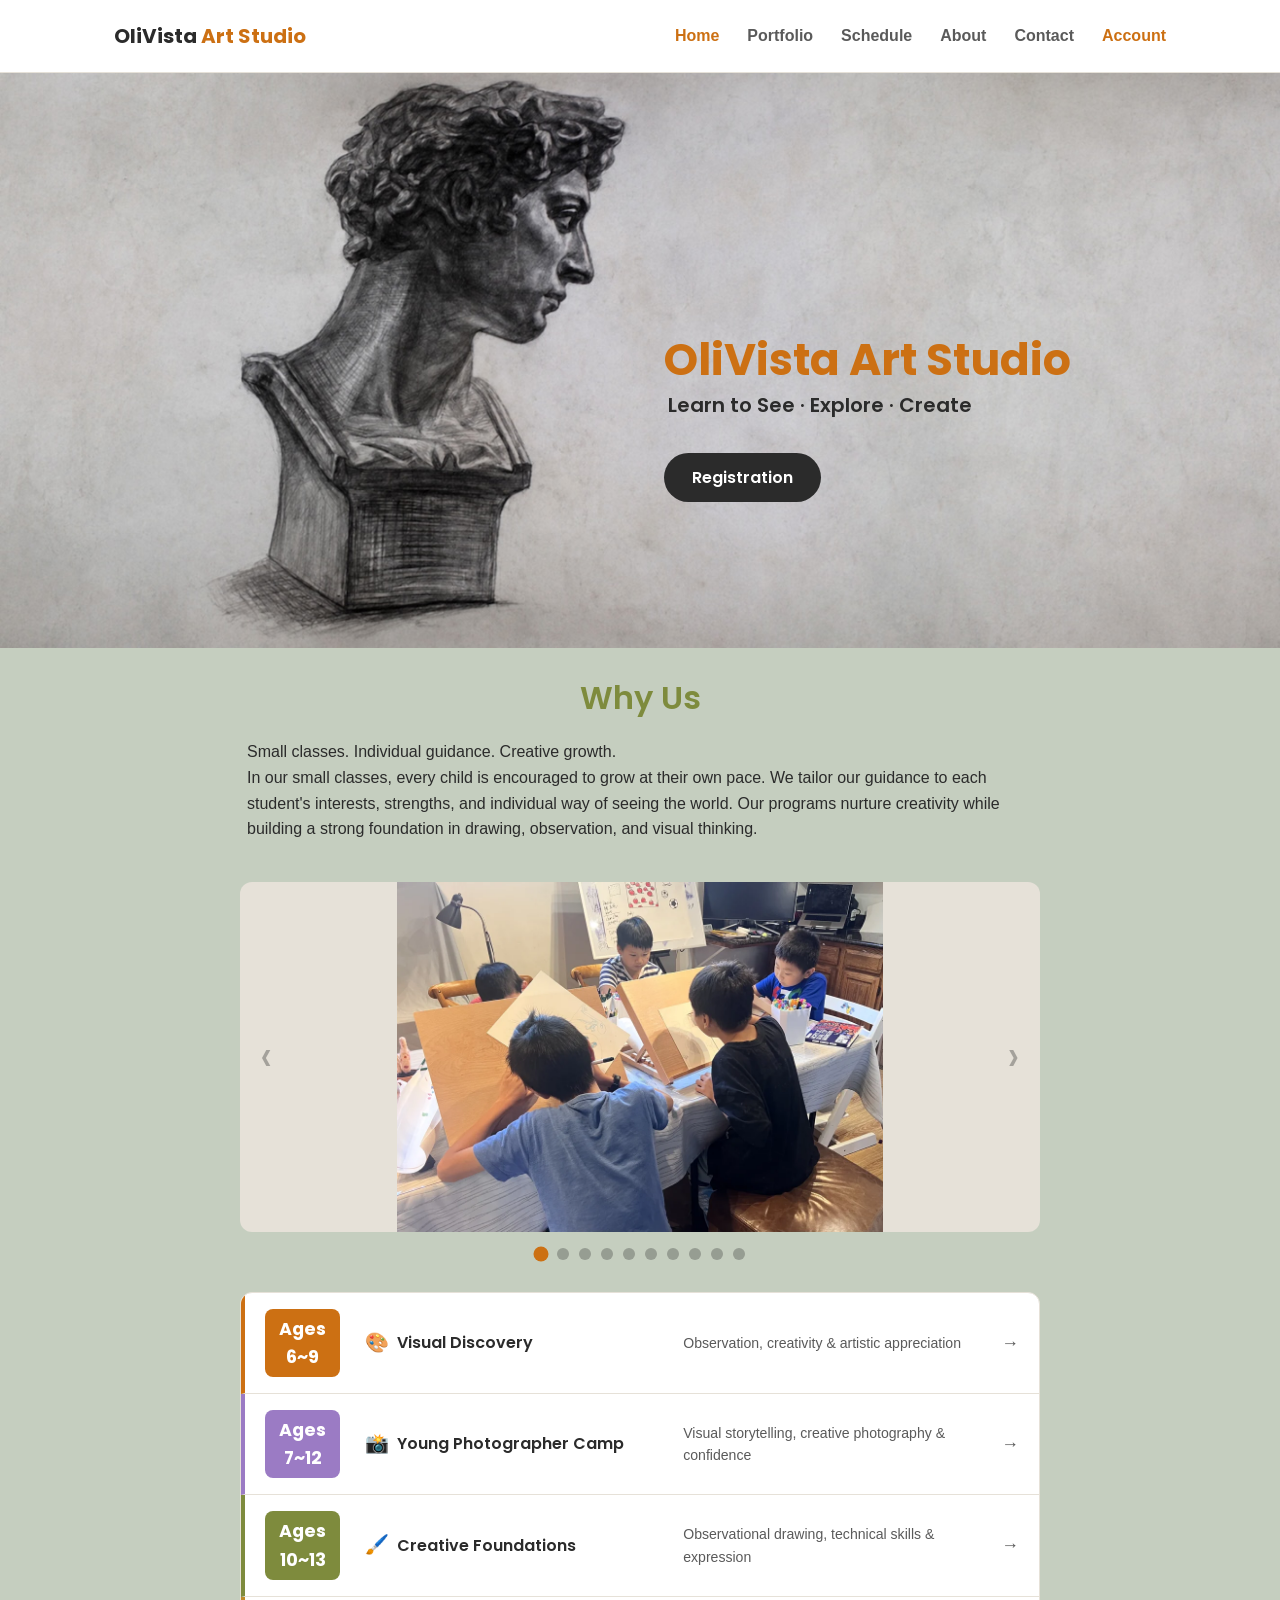
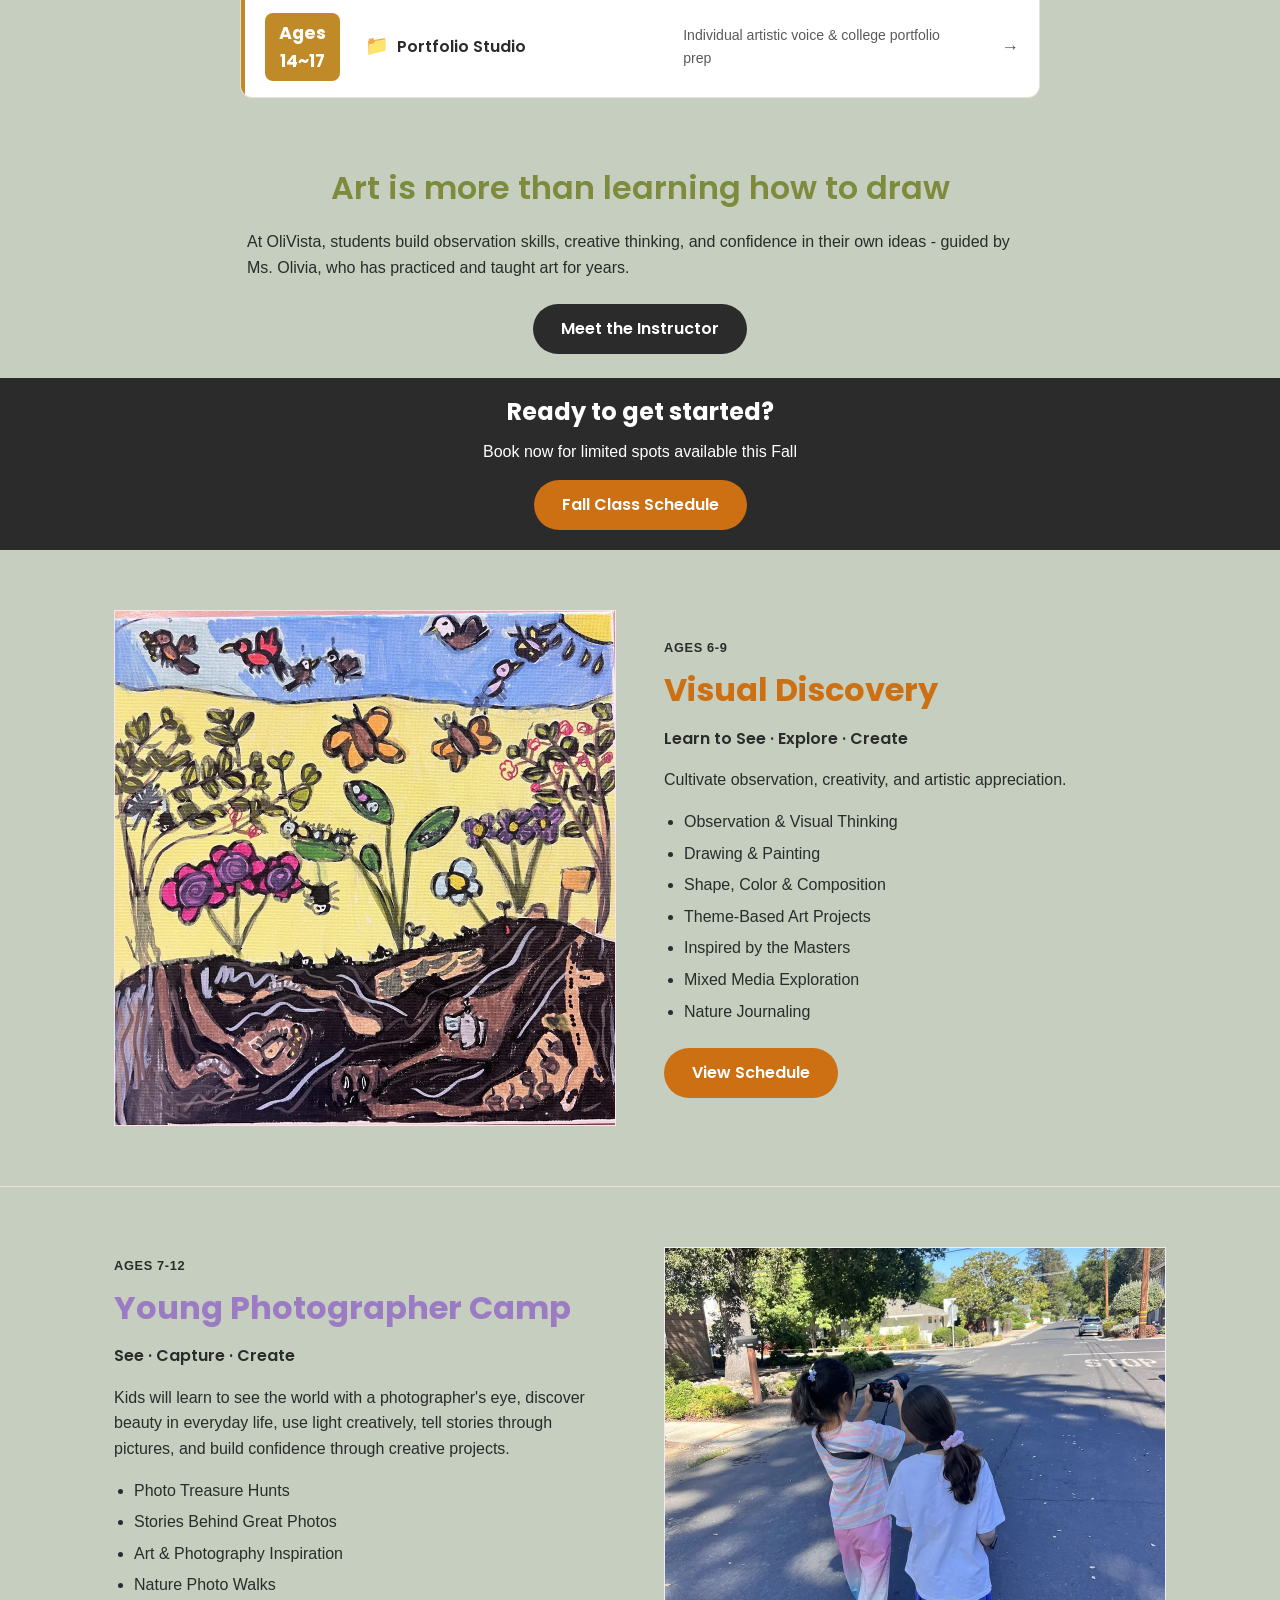
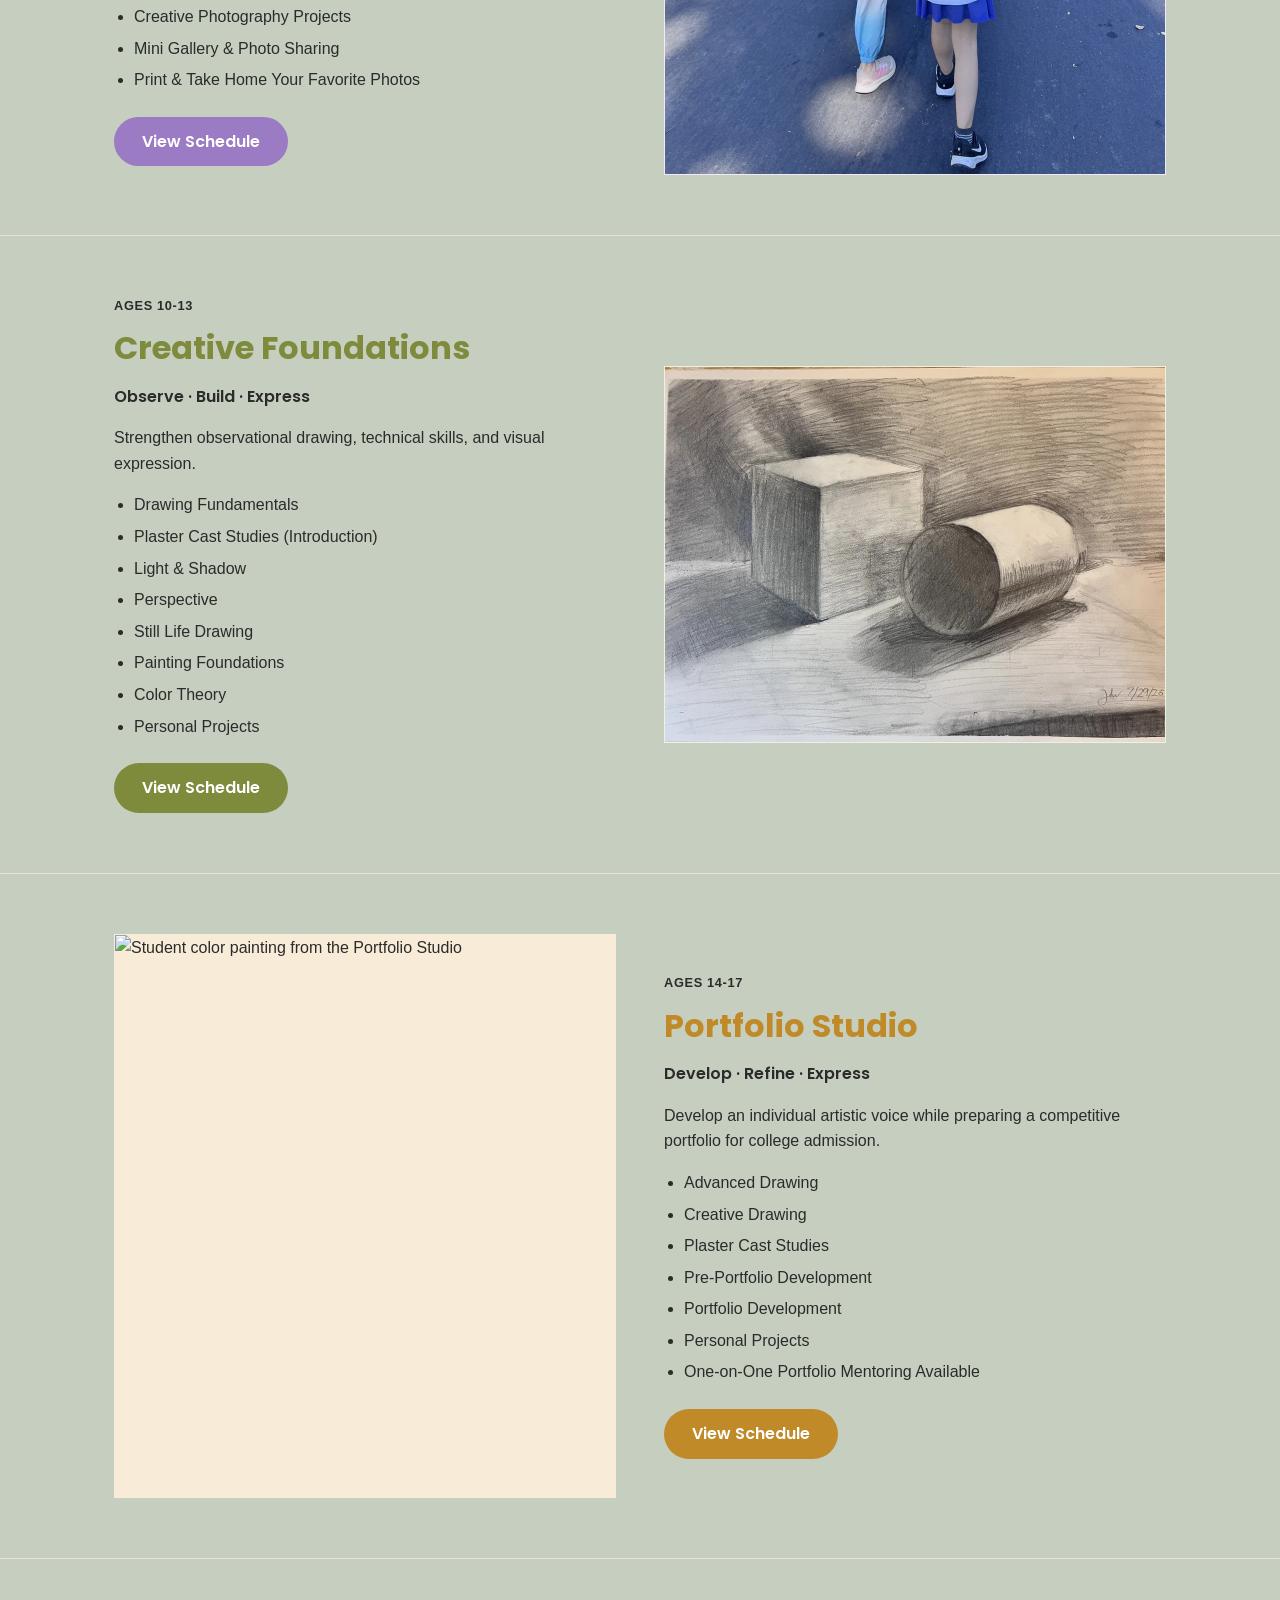
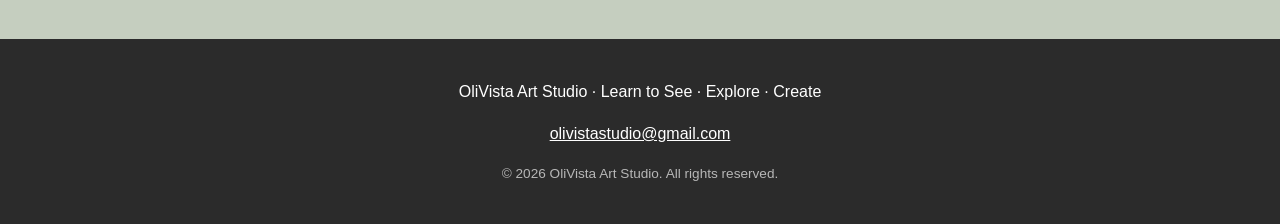
==== commit 2cc7a3cf: "Point the call-to-action banners at the Fall semester All four banners still advertised "Summer Clas" ====
--- a/index.html
+++ b/index.html
@@ -162,8 +162,8 @@
     <section class="cta-banner">
       <div class="container">
         <h2>Ready to get started?</h2>
-        <p>Book now for limited spots available in July</p>
-        <a class="btn" href="schedule.html?semester=Summer%202026">Summer Class Schedule</a>
+        <p>Book now for limited spots available this Fall</p>
+        <a class="btn" href="schedule.html?semester=Fall%202026">Fall Class Schedule</a>
       </div>
     </section>
 
@@ -278,7 +278,7 @@
         rights reserved.</p>
     </div>
   </footer>
-  <script src="js/nav.js"></script>
+  <script type="module" src="js/nav.js"></script>
   <script src="js/art-class-carousel.js"></script>
 </body>
 
--- a/css/style.css
+++ b/css/style.css
@@ -444,7 +444,8 @@
 
   .admin-nav {
     display: flex;
-    overflow-x: auto;
+    flex-wrap: wrap;
+    overflow-x: visible;
   }
 
   .admin-nav a {
@@ -1450,7 +1451,7 @@
   border: 2px solid;
 }
 
-/* Grid wrapper — horizontal scroll on small screens */
+/* Grid wrapper - horizontal scroll on small screens */
 .calendar-grid-wrapper {
   overflow-x: auto;
   border: 1px solid var(--color-border);
--- a/css/style.css
+++ b/css/style.css
@@ -444,7 +444,8 @@
 
   .admin-nav {
     display: flex;
-    overflow-x: auto;
+    flex-wrap: wrap;
+    overflow-x: visible;
   }
 
   .admin-nav a {
@@ -1450,7 +1451,7 @@
   border: 2px solid;
 }
 
-/* Grid wrapper — horizontal scroll on small screens */
+/* Grid wrapper - horizontal scroll on small screens */
 .calendar-grid-wrapper {
   overflow-x: auto;
   border: 1px solid var(--color-border);
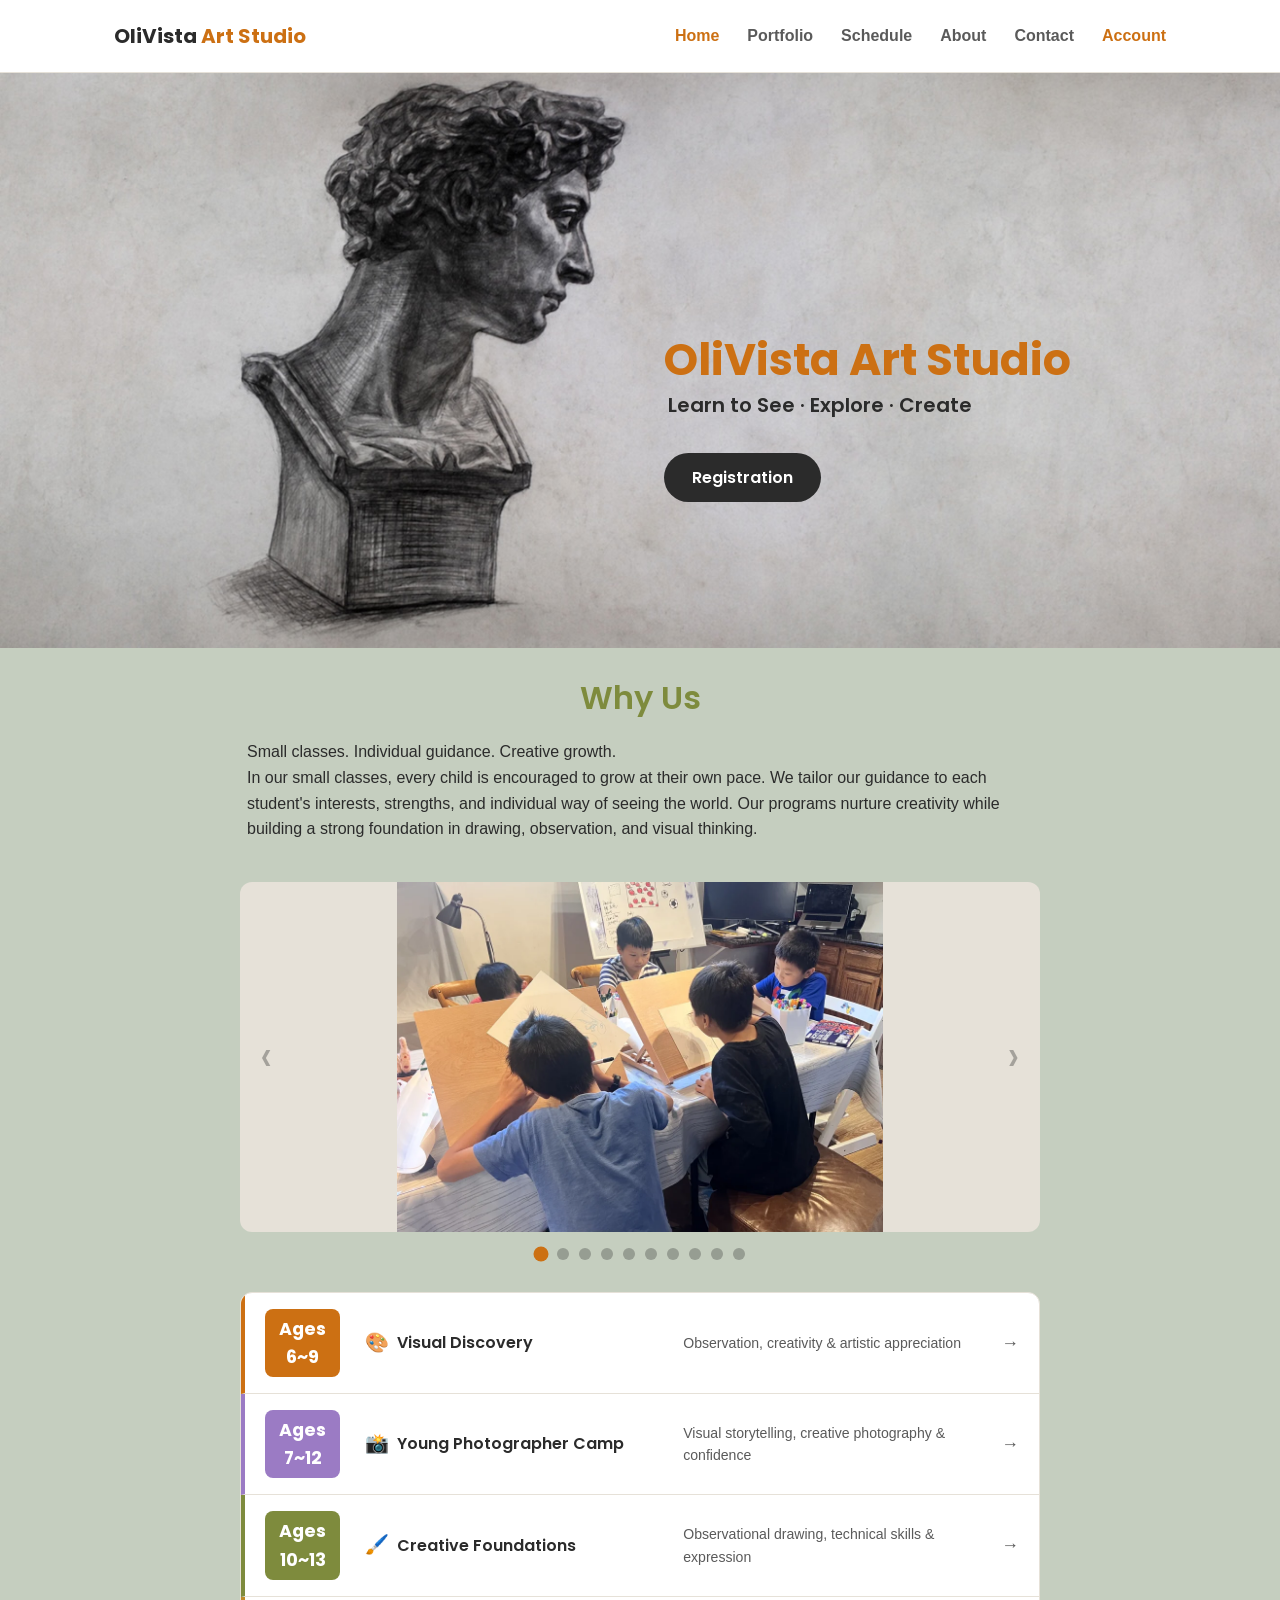
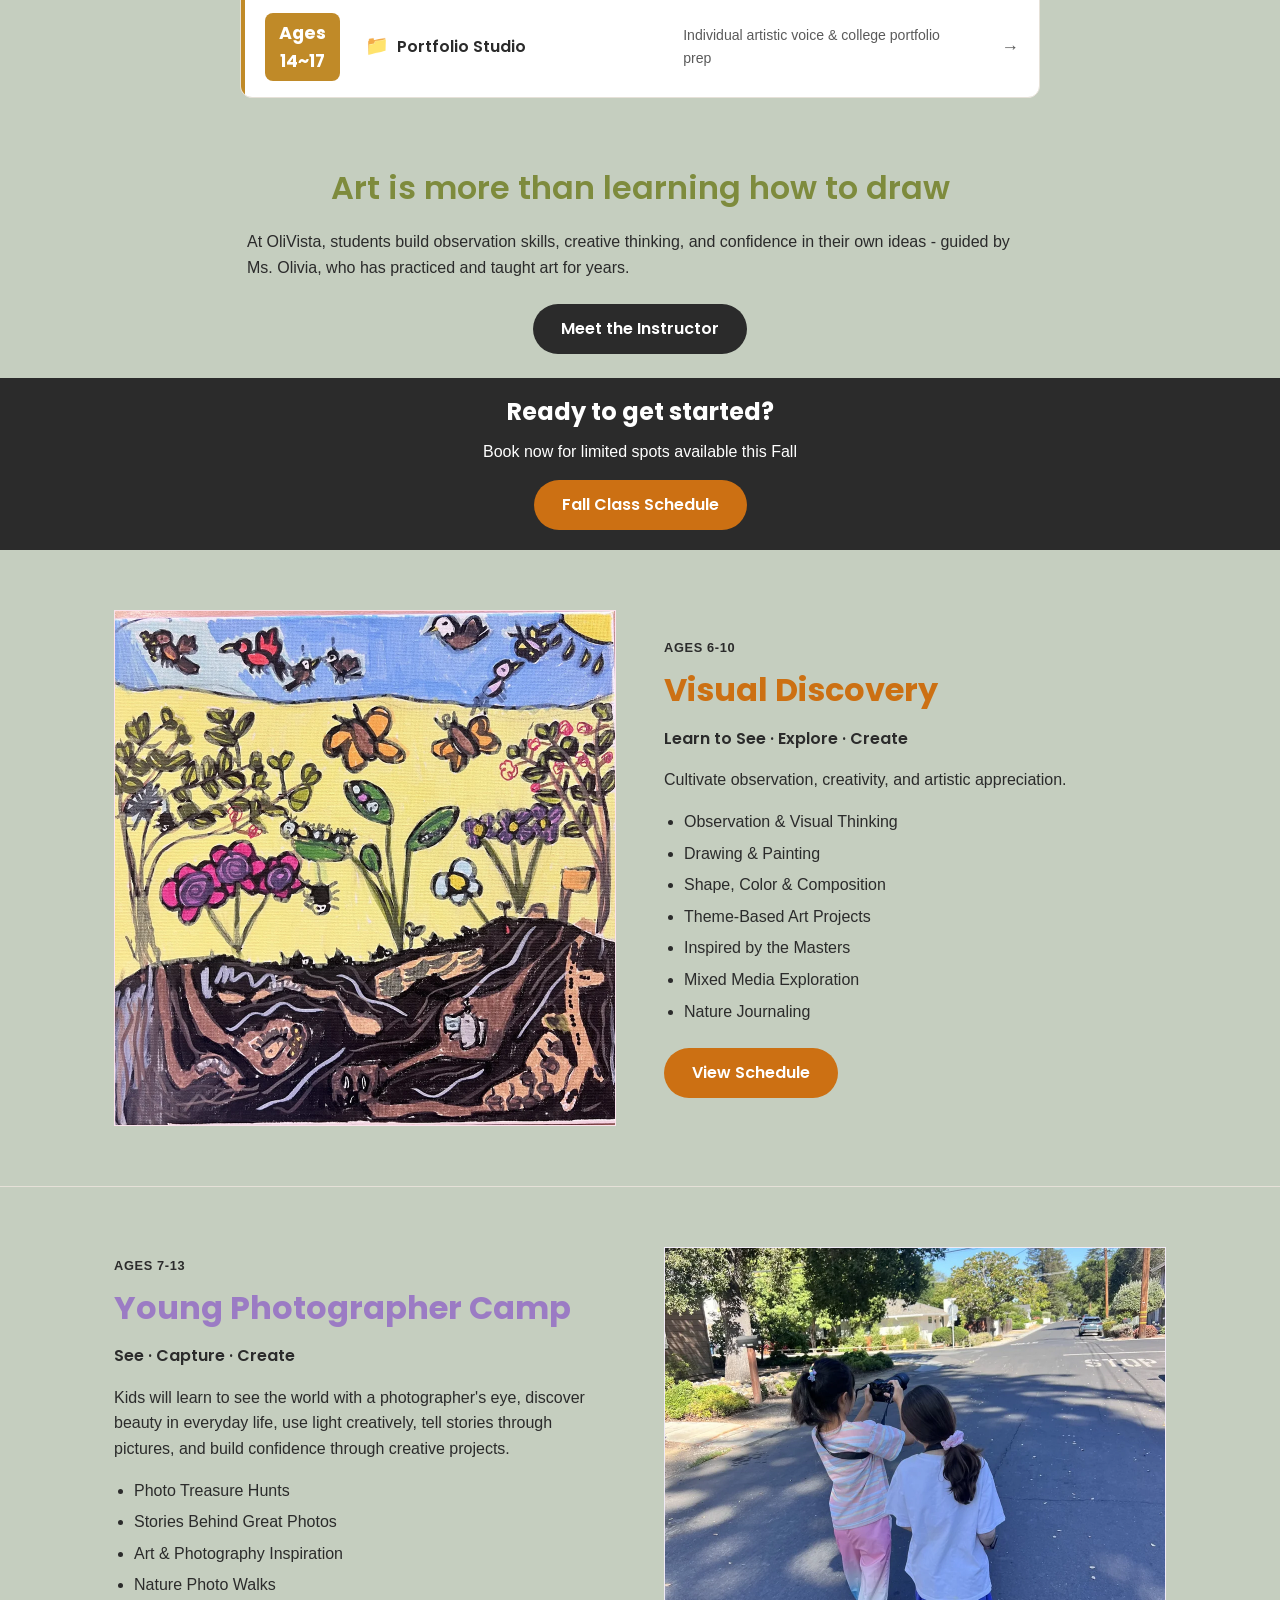
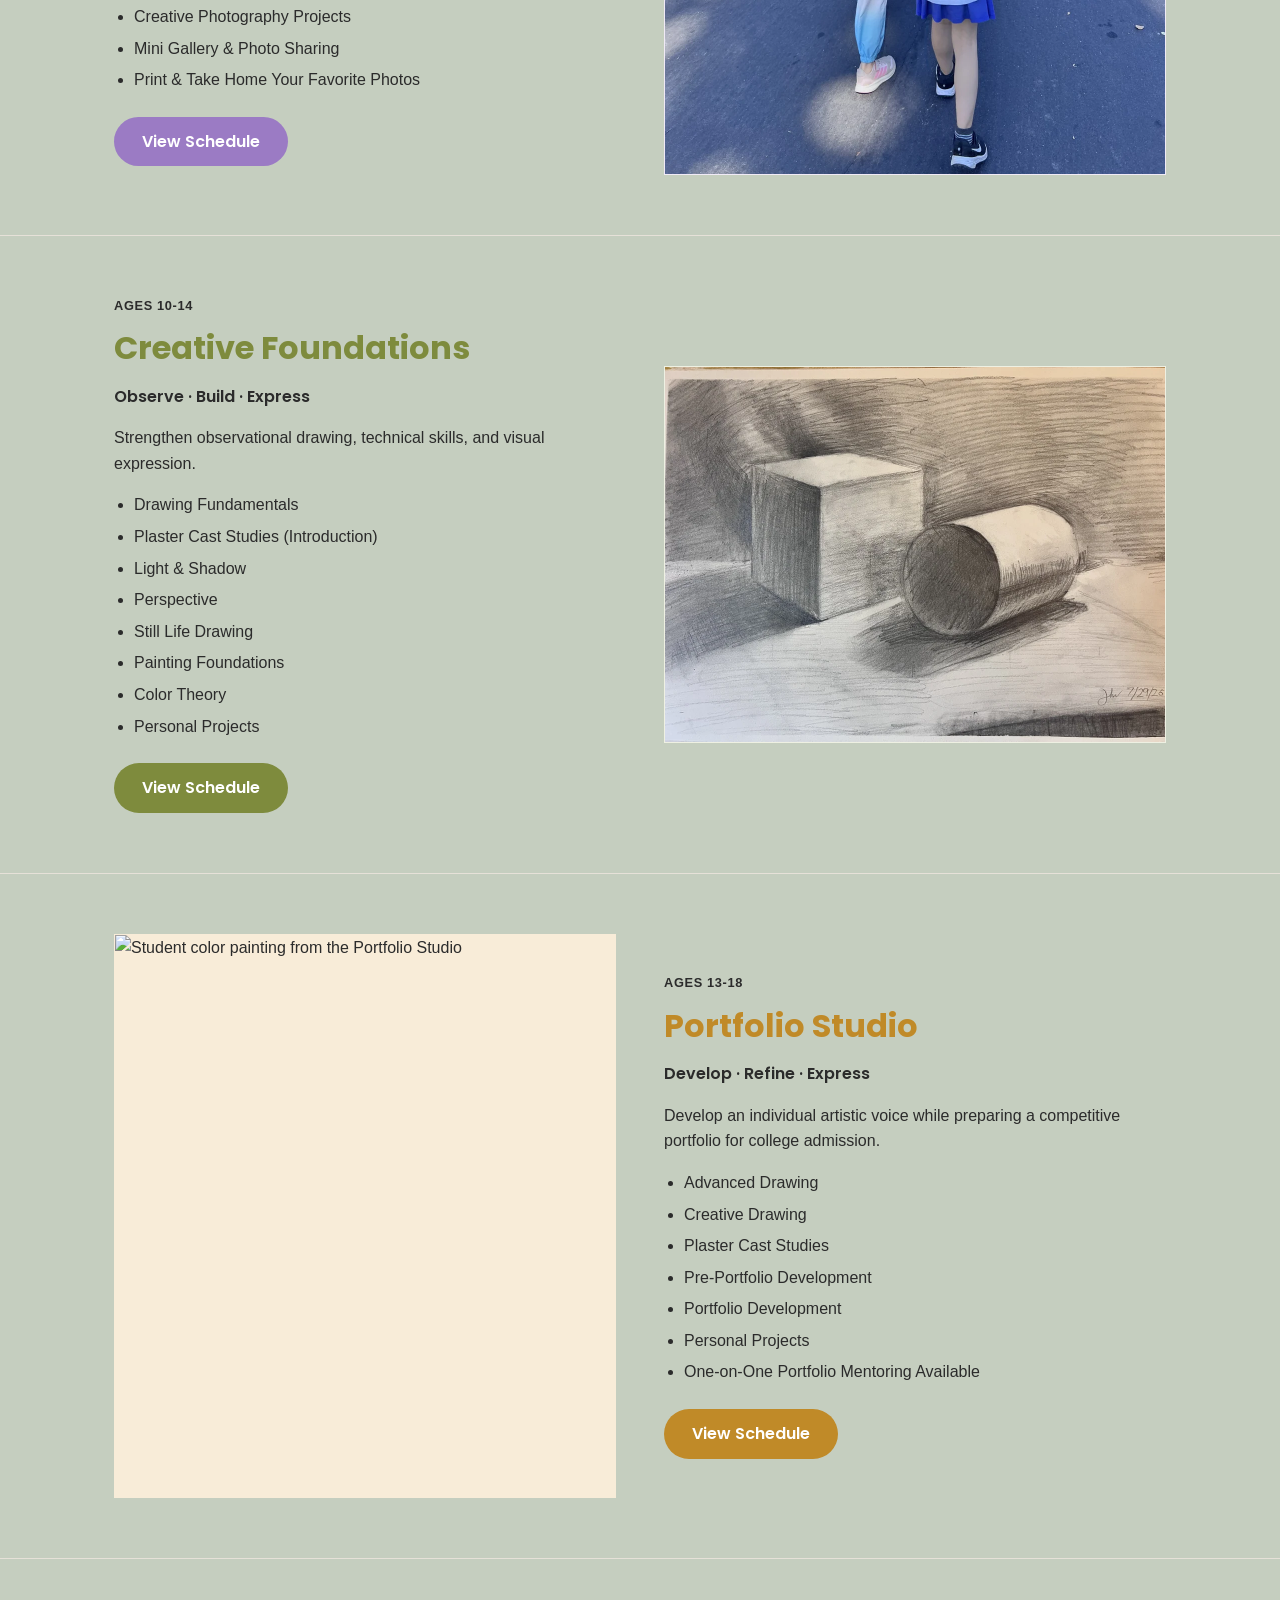
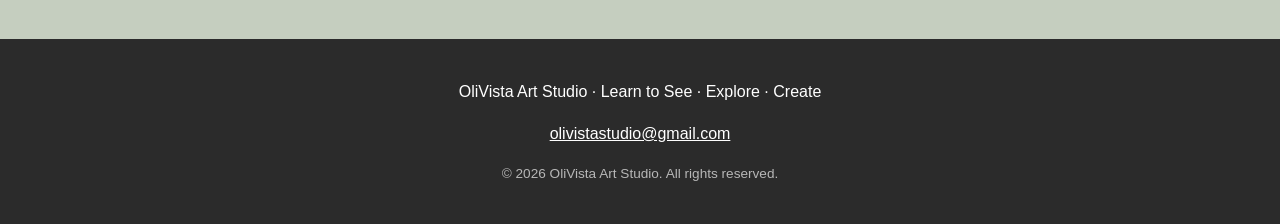
==== commit 4449ff79: "updated age range on index.html" ====
--- a/index.html
+++ b/index.html
@@ -174,7 +174,7 @@
             width="1592" height="1318" class="program-photo"> </div>
 
         <div class="program-content">
-          <p class="teaser-age">Ages 6-9</p>
+          <p class="teaser-age">Ages 6-10</p>
           <h2>Visual Discovery</h2>
           <p class="program-tagline">Learn to See · Explore · Create</p>
           <p>Cultivate observation, creativity, and artistic
@@ -196,7 +196,7 @@
         program-young-photographer reverse">
       <div class="container program-grid">
         <div class="program-content">
-          <p class="teaser-age">Ages 7-12</p>
+          <p class="teaser-age">Ages 7-13</p>
           <h2>Young Photographer Camp</h2>
           <p class="program-tagline">See · Capture · Create</p>
           <p>Kids will learn to see the world with a photographer's eye, discover beauty in everyday life, use light
@@ -222,7 +222,7 @@
         program-creative-foundations reverse">
       <div class="container program-grid">
         <div class="program-content">
-          <p class="teaser-age">Ages 10-13</p>
+          <p class="teaser-age">Ages 10-14</p>
           <h2>Creative Foundations</h2>
           <p class="program-tagline">Observe · Build · Express</p>
           <p>Strengthen observational drawing, technical skills, and
@@ -250,7 +250,7 @@
             alt="Student color painting from the Portfolio Studio" width="446" height="502" class="program-photo">
         </div>
         <div class="program-content">
-          <p class="teaser-age">Ages 14-17</p>
+          <p class="teaser-age">Ages 13-18</p>
           <h2>Portfolio Studio</h2>
           <p class="program-tagline">Develop · Refine · Express</p>
           <p>Develop an individual artistic voice while preparing a
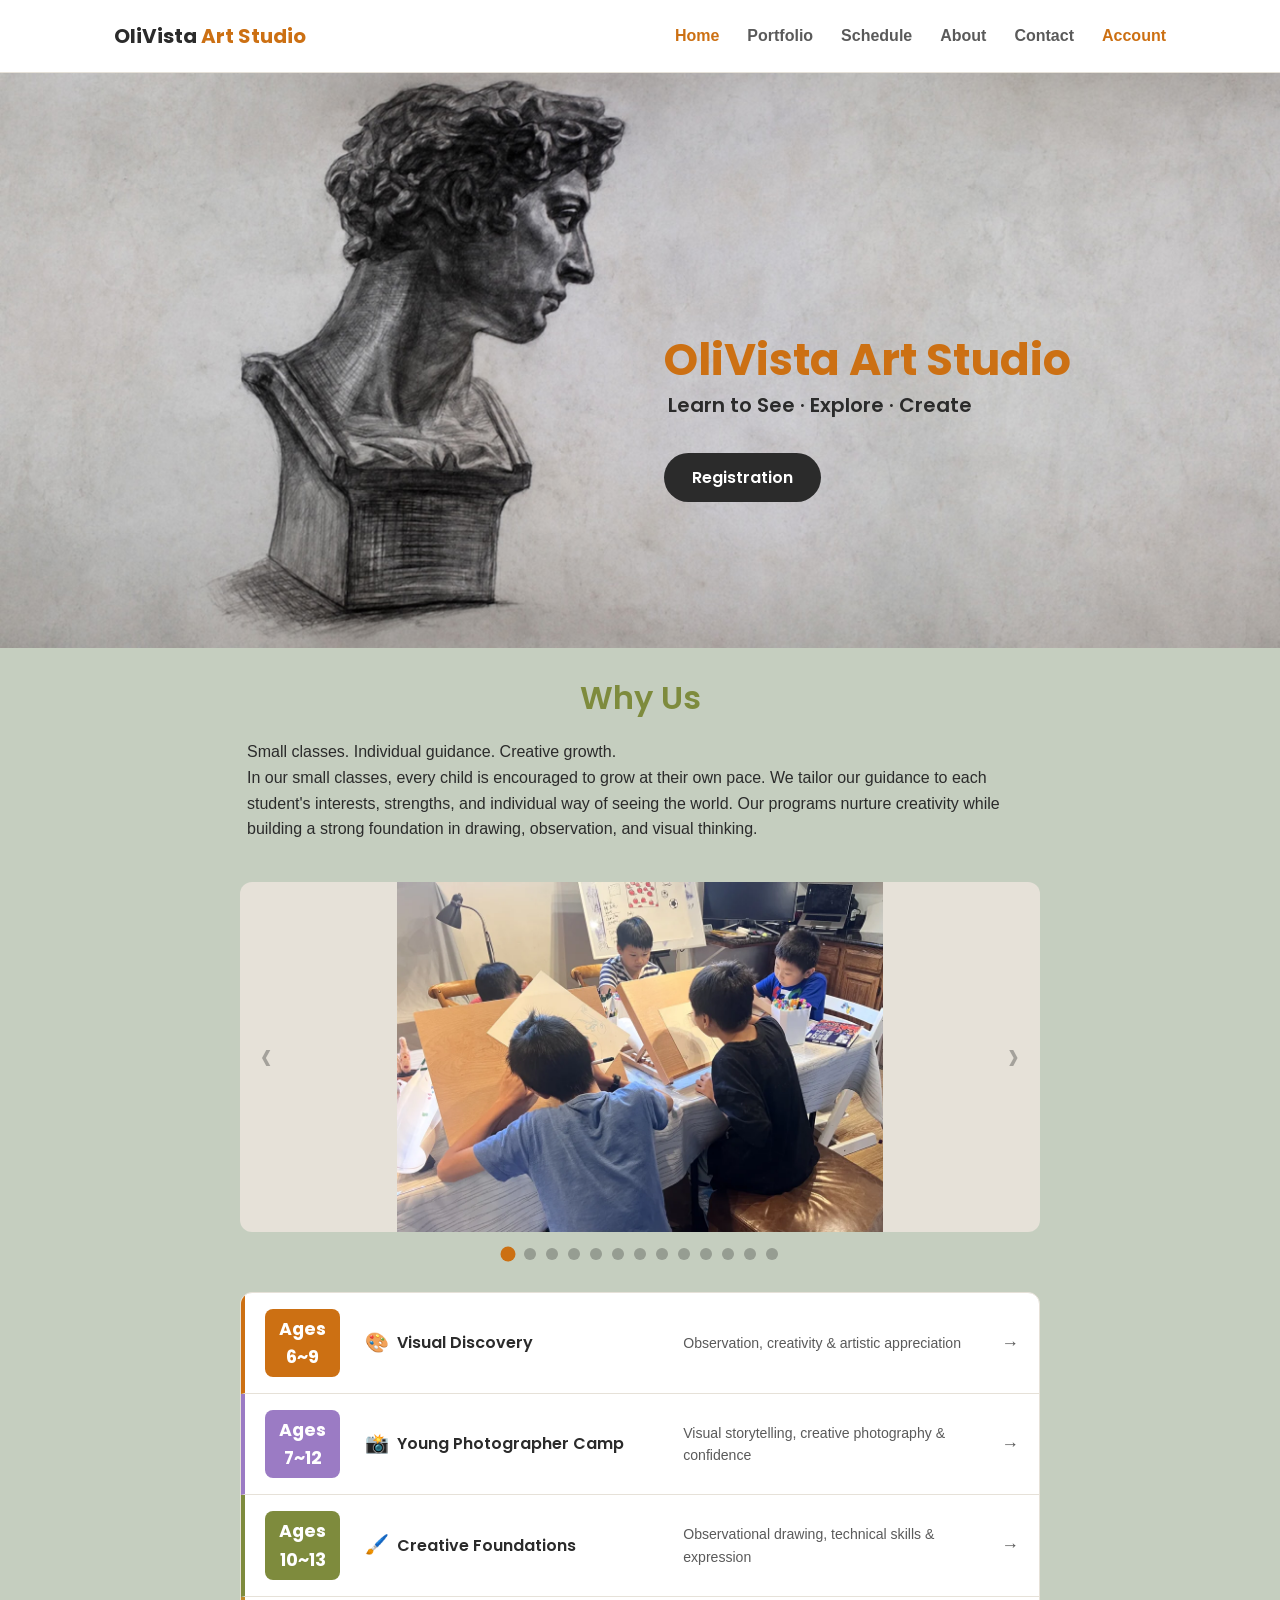
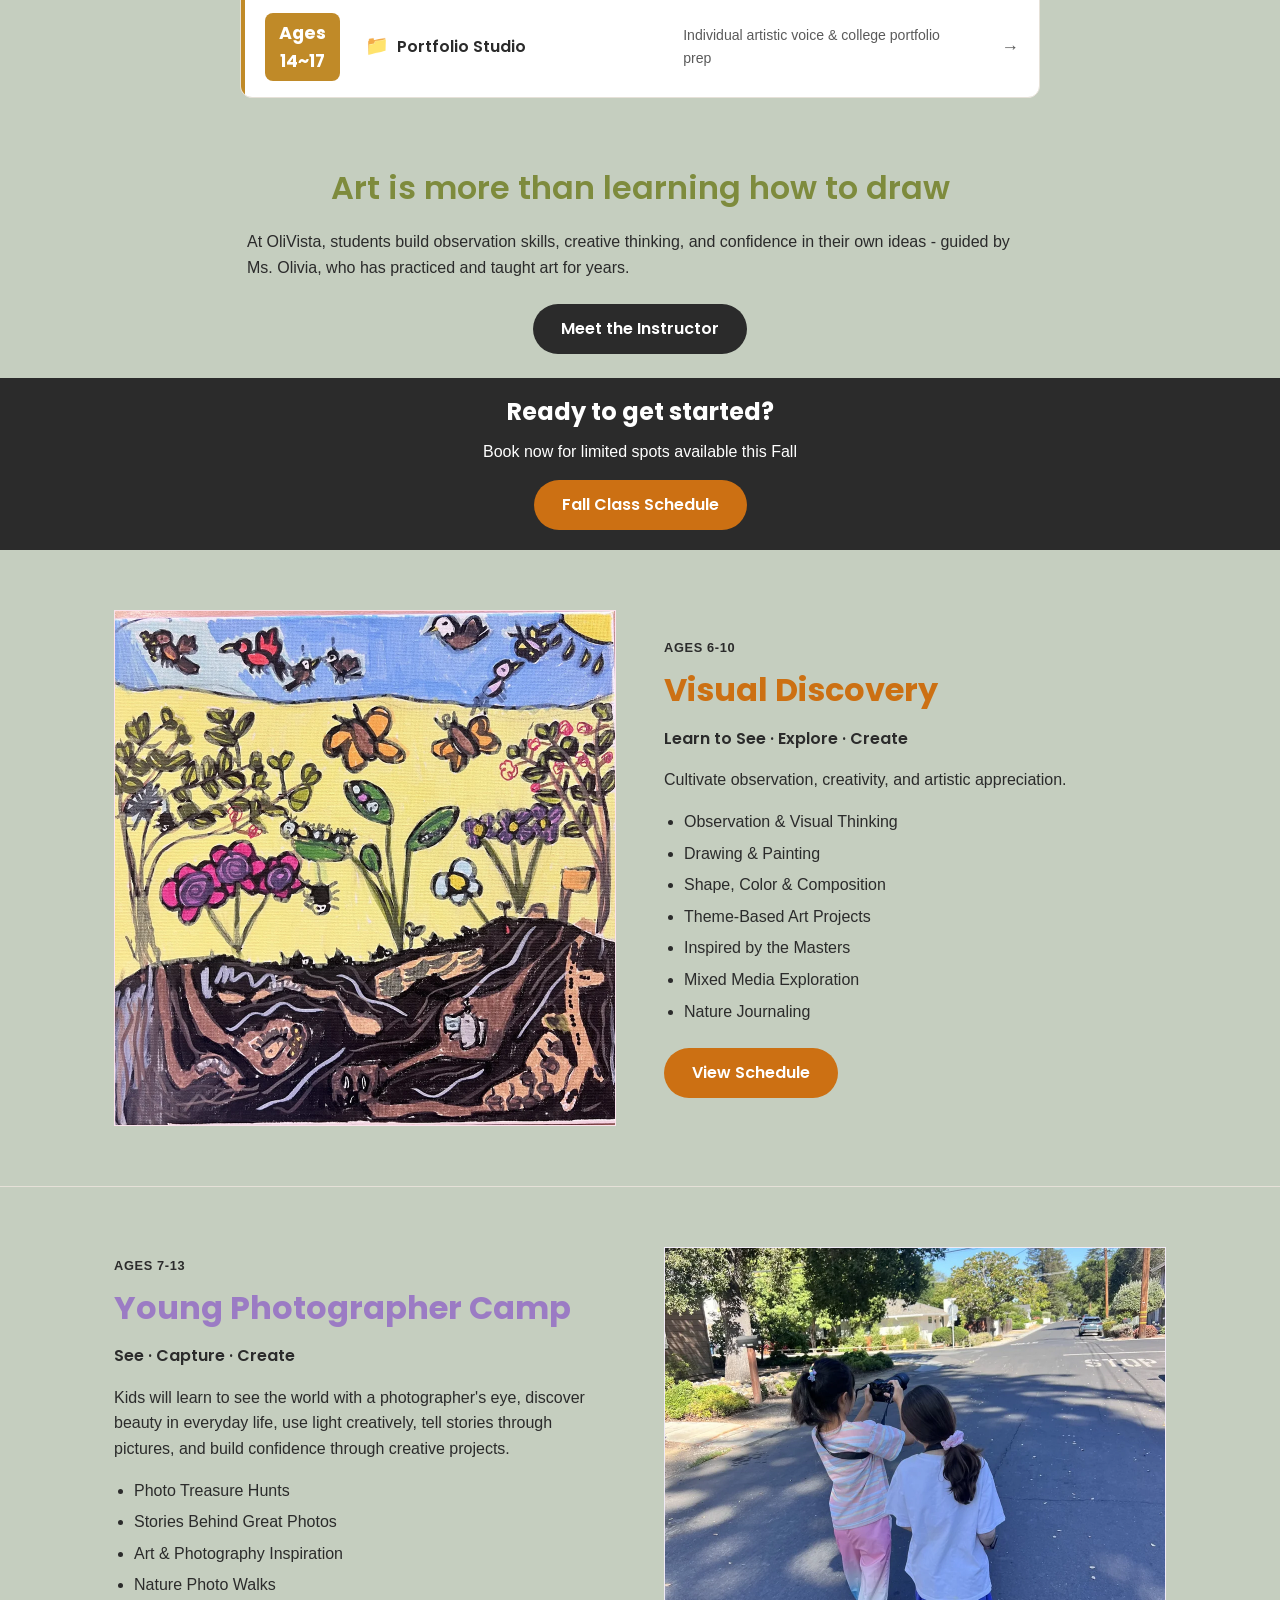
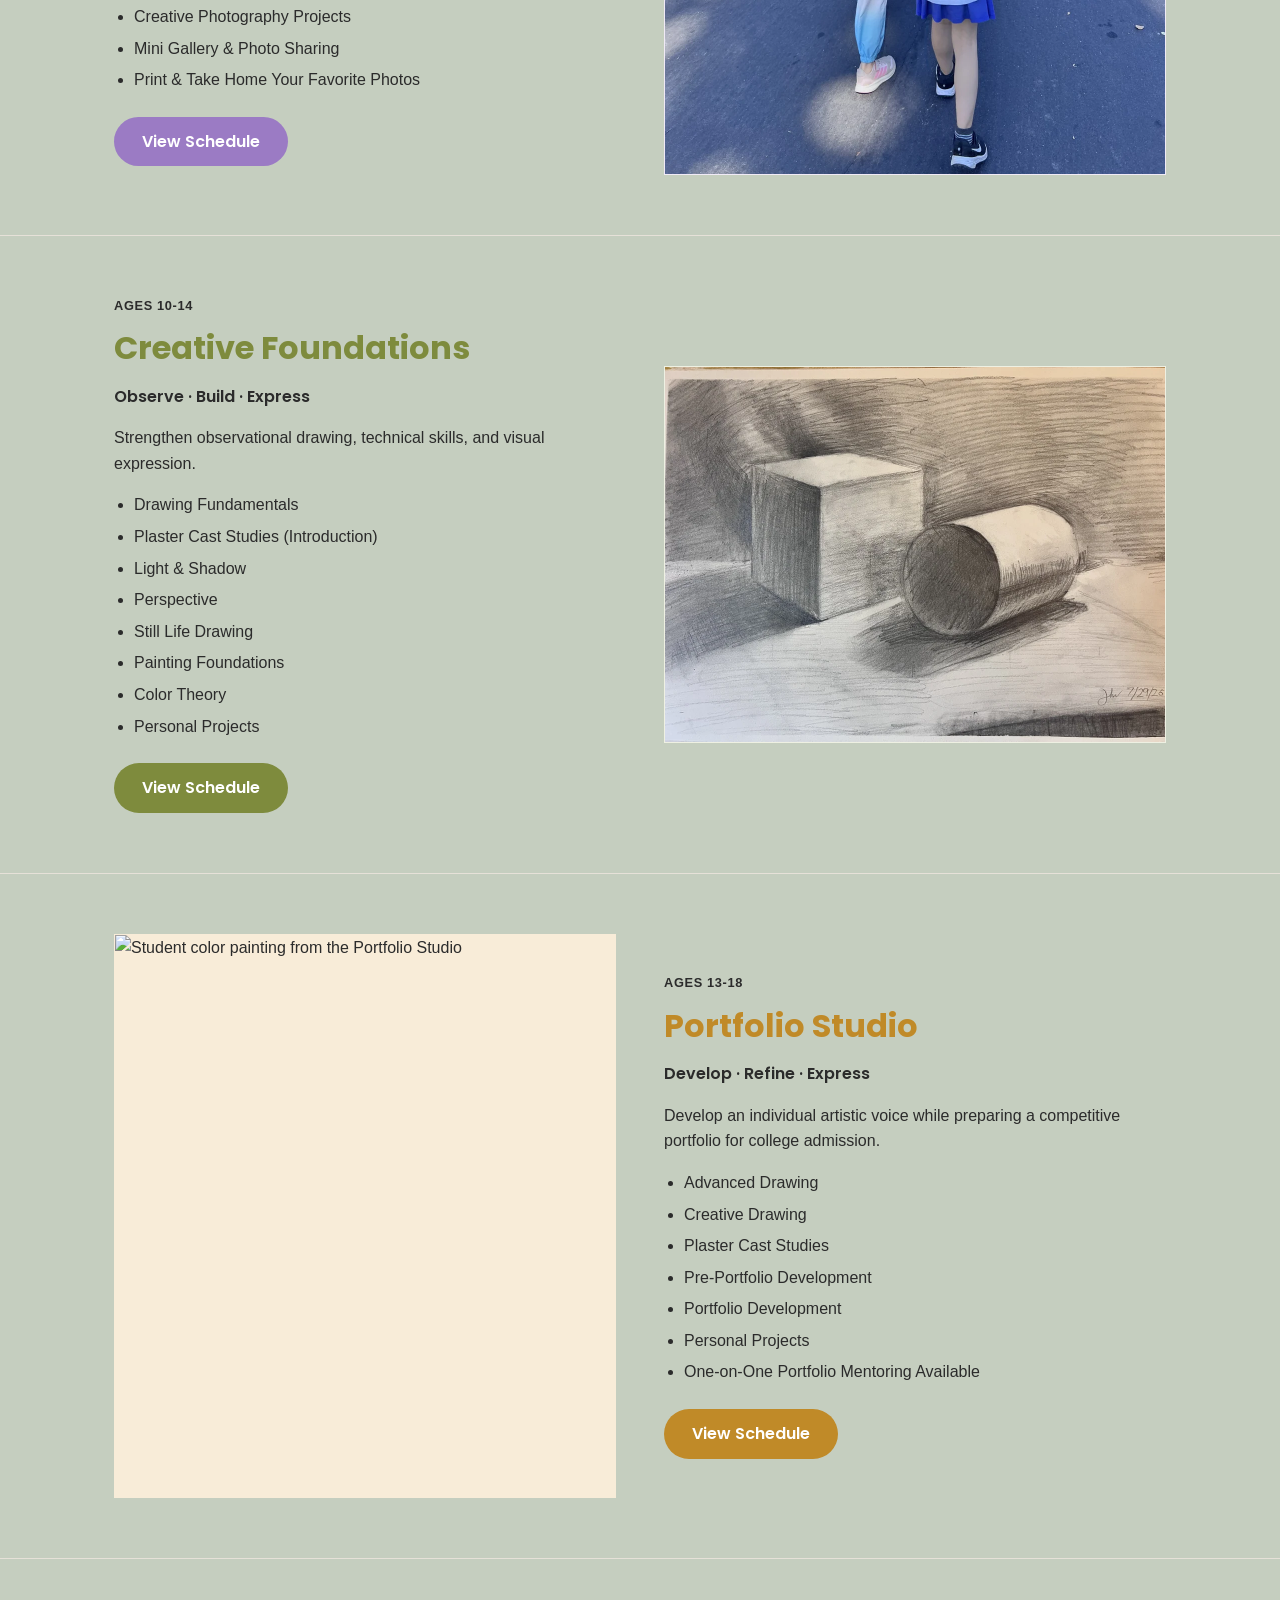
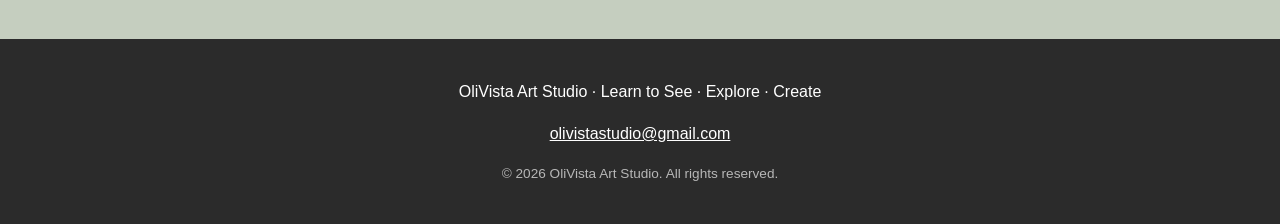
==== commit 0243bdff: "added new images" ====
--- a/index.html
+++ b/index.html
@@ -81,6 +81,12 @@
           width="1000" height="1333">
         <img class="art-class-carousel-slide" src="assets/art-class/IMG_0278.webp" alt="Student drawing at a table"
           width="1000" height="750">
+        <img class="art-class-carousel-slide" src="assets/art-class/IMG_0441.webp"
+          alt="Student beside an easel with a graphite cylinder study" width="1400" height="1050">
+        <img class="art-class-carousel-slide" src="assets/art-class/IMG_0462.webp"
+          alt="Student with a painted kitchen still life" width="1086" height="1400">
+        <img class="art-class-carousel-slide" src="assets/art-class/IMG_0644.webp"
+          alt="Student photographing a street mirror outdoors" width="1400" height="1050">
         <button type="button" class="art-class-carousel-nav art-class-carousel-prev" aria-label="Previous slide">
           <span aria-hidden="true">‹</span>
         </button>
--- a/css/style.css
+++ b/css/style.css
@@ -2710,6 +2710,37 @@
   border: none;
 }
 
+/* Keep the scrollbar visible so the row reads as scrollable without hovering.
+   Chrome ignores the ::-webkit-scrollbar pseudo-elements whenever the standard
+   scrollbar-width/-color properties are set, so the two are kept apart. */
+@supports not selector(::-webkit-scrollbar) {
+  .portfolio-row {
+    scrollbar-width: thin;
+    scrollbar-color: rgba(0, 0, 0, 0.4) rgba(0, 0, 0, 0.08);
+  }
+}
+
+/* Styling the WebKit scrollbar also opts Chrome/Safari out of overlay scrollbars,
+   which are otherwise hidden until the user scrolls (notably on macOS). */
+.portfolio-row::-webkit-scrollbar {
+  height: 10px;
+  -webkit-appearance: none;
+}
+
+.portfolio-row::-webkit-scrollbar-track {
+  background: rgba(0, 0, 0, 0.08);
+  border-radius: 999px;
+}
+
+.portfolio-row::-webkit-scrollbar-thumb {
+  background: rgba(0, 0, 0, 0.4);
+  border-radius: 999px;
+}
+
+.portfolio-row::-webkit-scrollbar-thumb:hover {
+  background: rgba(0, 0, 0, 0.55);
+}
+
 .portfolio-thumb {
   flex: 0 0 auto;
   width: 240px;
--- a/css/style.css
+++ b/css/style.css
@@ -2710,6 +2710,37 @@
   border: none;
 }
 
+/* Keep the scrollbar visible so the row reads as scrollable without hovering.
+   Chrome ignores the ::-webkit-scrollbar pseudo-elements whenever the standard
+   scrollbar-width/-color properties are set, so the two are kept apart. */
+@supports not selector(::-webkit-scrollbar) {
+  .portfolio-row {
+    scrollbar-width: thin;
+    scrollbar-color: rgba(0, 0, 0, 0.4) rgba(0, 0, 0, 0.08);
+  }
+}
+
+/* Styling the WebKit scrollbar also opts Chrome/Safari out of overlay scrollbars,
+   which are otherwise hidden until the user scrolls (notably on macOS). */
+.portfolio-row::-webkit-scrollbar {
+  height: 10px;
+  -webkit-appearance: none;
+}
+
+.portfolio-row::-webkit-scrollbar-track {
+  background: rgba(0, 0, 0, 0.08);
+  border-radius: 999px;
+}
+
+.portfolio-row::-webkit-scrollbar-thumb {
+  background: rgba(0, 0, 0, 0.4);
+  border-radius: 999px;
+}
+
+.portfolio-row::-webkit-scrollbar-thumb:hover {
+  background: rgba(0, 0, 0, 0.55);
+}
+
 .portfolio-thumb {
   flex: 0 0 auto;
   width: 240px;
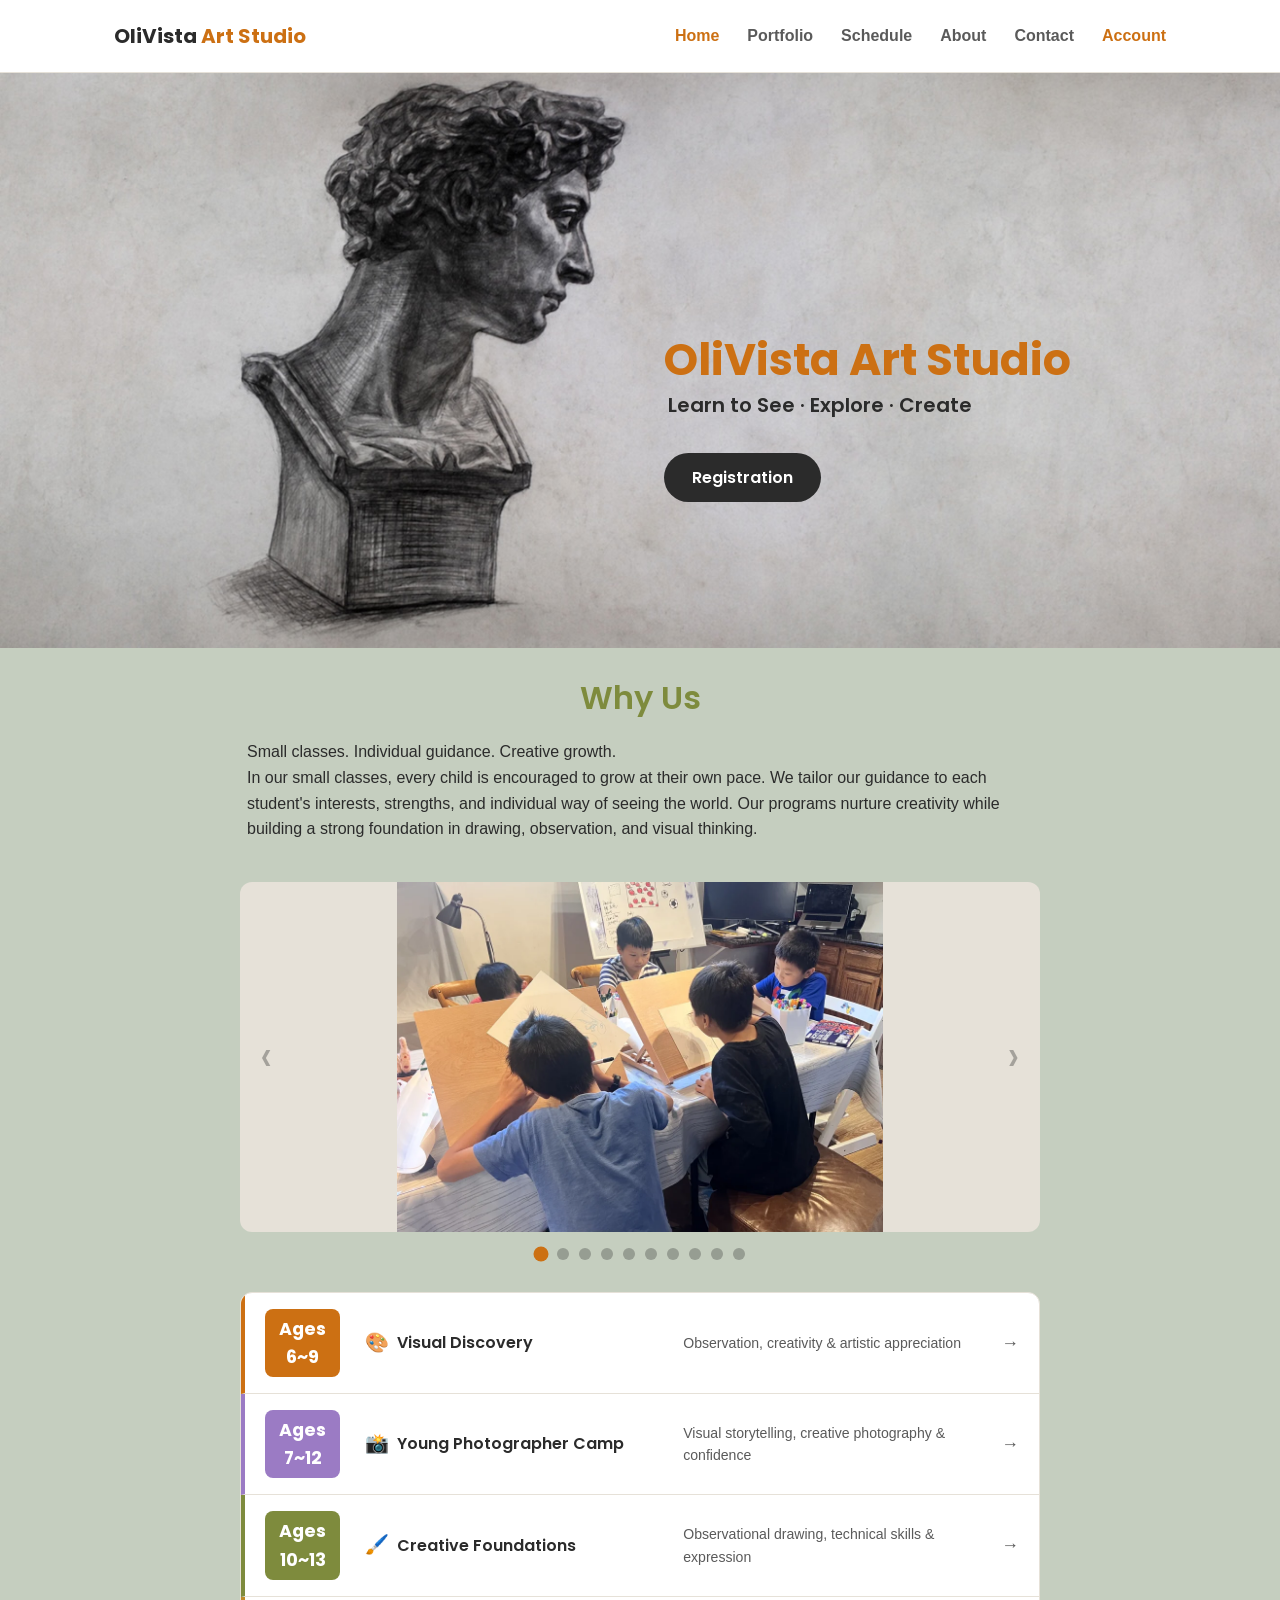
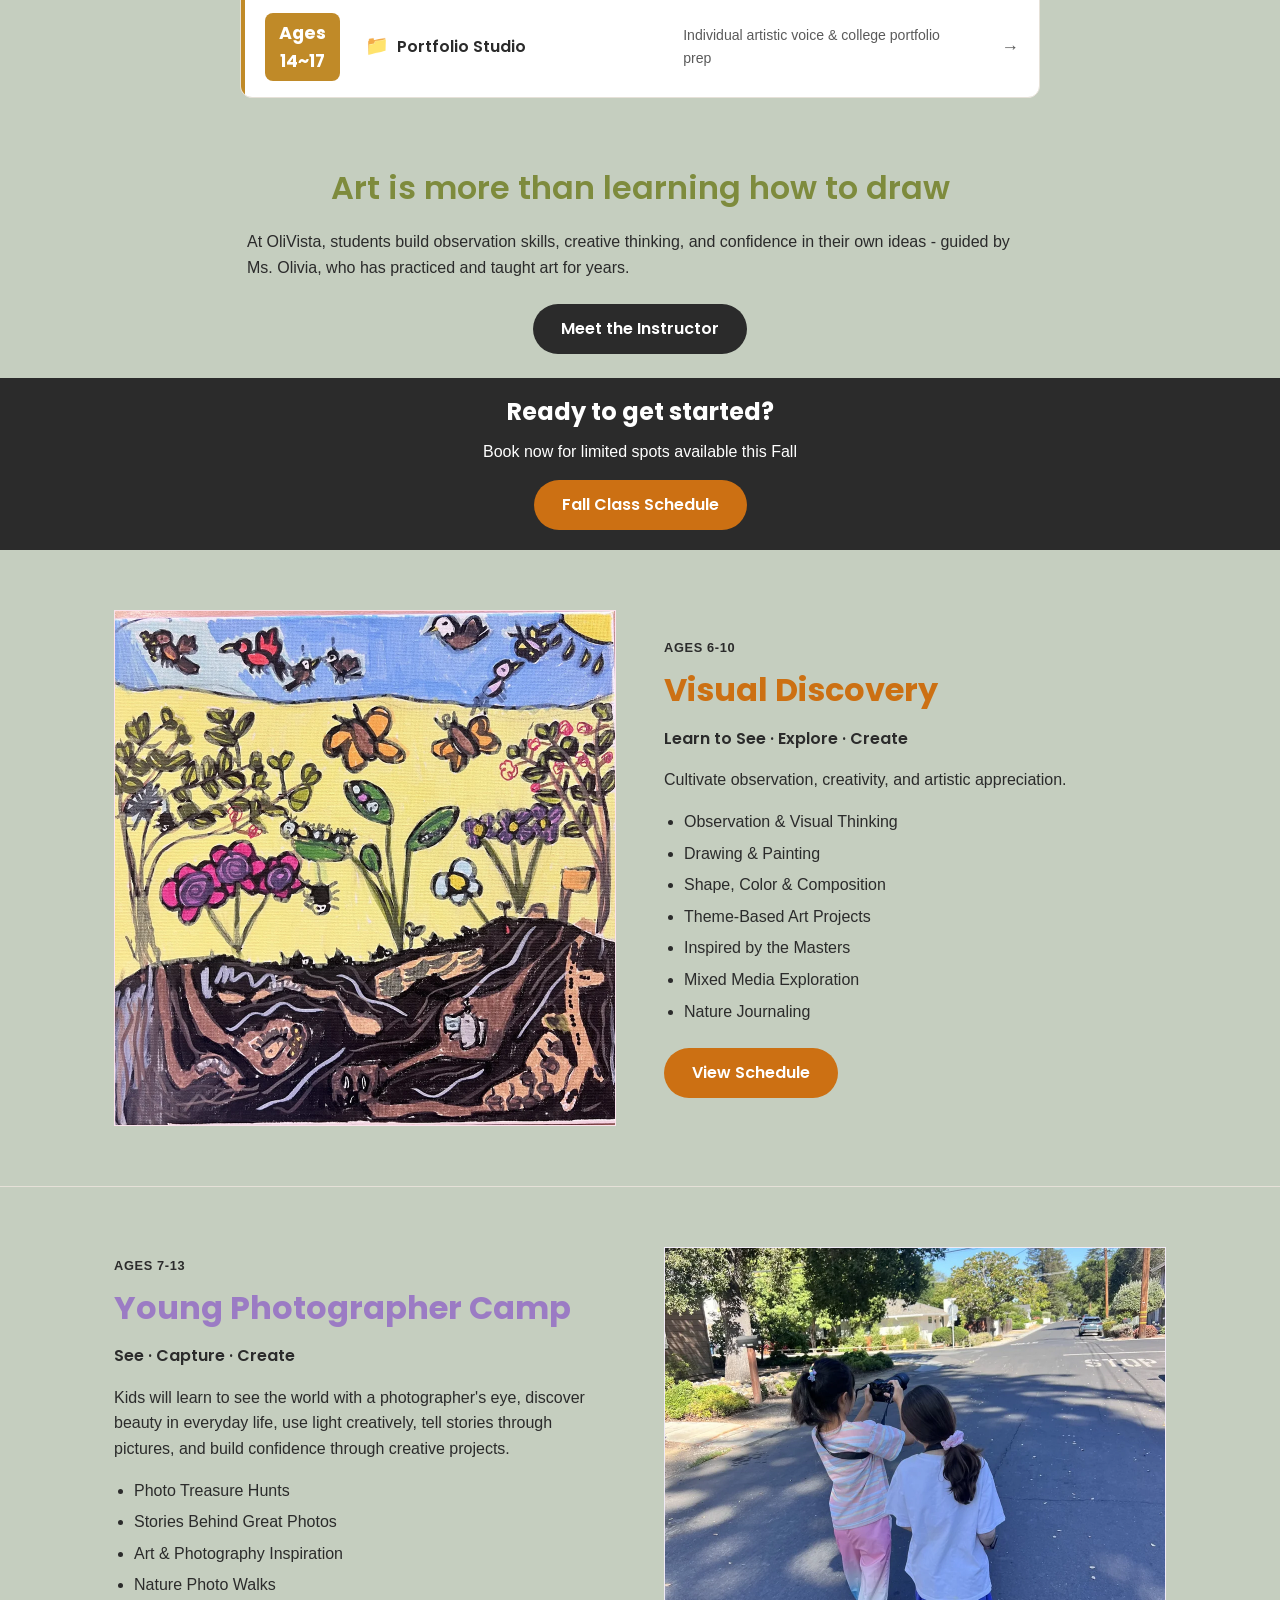
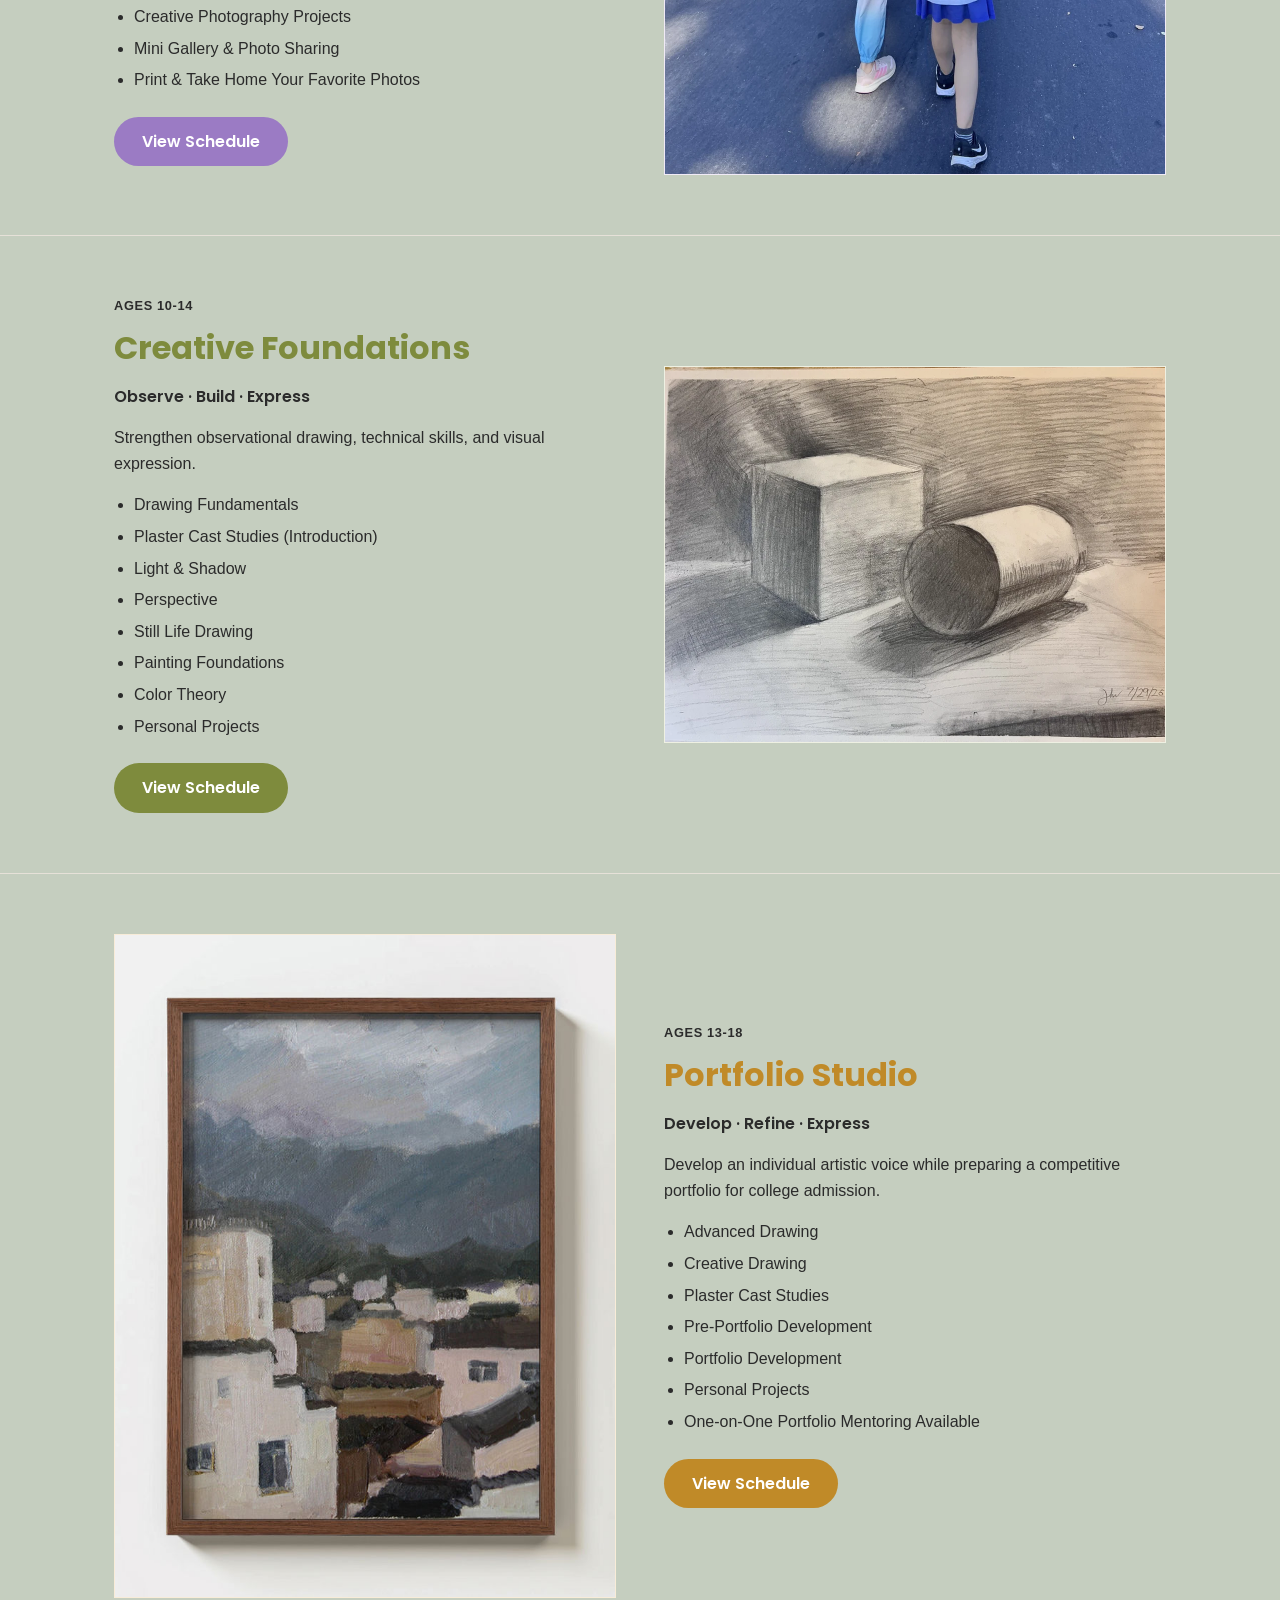
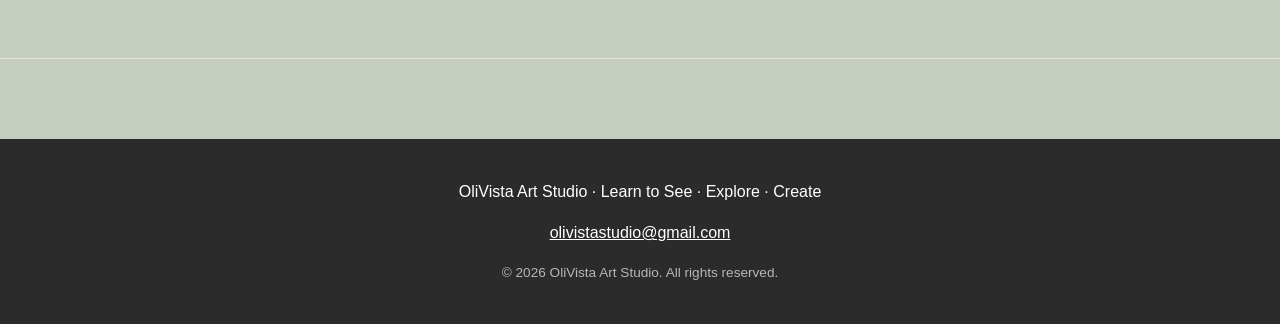
==== commit 43ceadc8: "delegate parent actions to teacher" ====
--- a/index.html
+++ b/index.html
@@ -81,12 +81,6 @@
           width="1000" height="1333">
         <img class="art-class-carousel-slide" src="assets/art-class/IMG_0278.webp" alt="Student drawing at a table"
           width="1000" height="750">
-        <img class="art-class-carousel-slide" src="assets/art-class/IMG_0441.webp"
-          alt="Student beside an easel with a graphite cylinder study" width="1400" height="1050">
-        <img class="art-class-carousel-slide" src="assets/art-class/IMG_0462.webp"
-          alt="Student with a painted kitchen still life" width="1086" height="1400">
-        <img class="art-class-carousel-slide" src="assets/art-class/IMG_0644.webp"
-          alt="Student photographing a street mirror outdoors" width="1400" height="1050">
         <button type="button" class="art-class-carousel-nav art-class-carousel-prev" aria-label="Previous slide">
           <span aria-hidden="true">‹</span>
         </button>
--- a/css/style.css
+++ b/css/style.css
@@ -1946,6 +1946,11 @@
   color: #721c24;
 }
 
+.status-trial {
+  background: #e7def8;
+  color: #5b2e91;
+}
+
 .status-registered {
   background: #2d7a2d;
   color: #fff;
@@ -2708,37 +2713,6 @@
   padding-bottom: 12px;
   margin: 0;
   border: none;
-}
-
-/* Keep the scrollbar visible so the row reads as scrollable without hovering.
-   Chrome ignores the ::-webkit-scrollbar pseudo-elements whenever the standard
-   scrollbar-width/-color properties are set, so the two are kept apart. */
-@supports not selector(::-webkit-scrollbar) {
-  .portfolio-row {
-    scrollbar-width: thin;
-    scrollbar-color: rgba(0, 0, 0, 0.4) rgba(0, 0, 0, 0.08);
-  }
-}
-
-/* Styling the WebKit scrollbar also opts Chrome/Safari out of overlay scrollbars,
-   which are otherwise hidden until the user scrolls (notably on macOS). */
-.portfolio-row::-webkit-scrollbar {
-  height: 10px;
-  -webkit-appearance: none;
-}
-
-.portfolio-row::-webkit-scrollbar-track {
-  background: rgba(0, 0, 0, 0.08);
-  border-radius: 999px;
-}
-
-.portfolio-row::-webkit-scrollbar-thumb {
-  background: rgba(0, 0, 0, 0.4);
-  border-radius: 999px;
-}
-
-.portfolio-row::-webkit-scrollbar-thumb:hover {
-  background: rgba(0, 0, 0, 0.55);
 }
 
 .portfolio-thumb {
@@ -3083,3 +3057,59 @@
     height: 180px;
   }
 }
+
+/* Trial / drop-in booking modal */
+.trial-modal-overlay {
+  position: fixed;
+  inset: 0;
+  background: rgba(0, 0, 0, 0.45);
+  display: flex;
+  align-items: center;
+  justify-content: center;
+  padding: 16px;
+  z-index: 1000;
+}
+.trial-modal {
+  background: var(--color-surface);
+  border-radius: var(--radius);
+  max-width: 420px;
+  width: 100%;
+  padding: 24px;
+  position: relative;
+  box-shadow: 0 10px 40px rgba(0, 0, 0, 0.2);
+  max-height: 90vh;
+  overflow-y: auto;
+}
+.trial-modal-close {
+  position: absolute;
+  top: 8px;
+  right: 12px;
+  border: none;
+  background: transparent;
+  font-size: 24px;
+  line-height: 1;
+  cursor: pointer;
+  color: var(--color-text-muted);
+}
+.trial-modal h3 { margin-top: 0; }
+.trial-dates { display: flex; flex-direction: column; gap: 6px; margin: 12px 0; }
+.trial-date {
+  display: flex;
+  align-items: center;
+  gap: 8px;
+  padding: 8px 10px;
+  border: 1px solid var(--color-border);
+  border-radius: 8px;
+}
+.trial-date.is-full { opacity: 0.55; }
+.trial-form { display: flex; flex-direction: column; gap: 10px; }
+.trial-form label { display: flex; flex-direction: column; font-size: 14px; gap: 4px; }
+.trial-form input {
+  padding: 8px 10px;
+  border: 1px solid var(--color-border);
+  border-radius: 8px;
+  font: inherit;
+}
+.book-trial-btn { margin-top: 8px; }
+.calendar-class-cell .book-trial-btn,
+.calendar-day-classes .book-trial-btn { width: 100%; }
--- a/css/style.css
+++ b/css/style.css
@@ -1946,6 +1946,11 @@
   color: #721c24;
 }
 
+.status-trial {
+  background: #e7def8;
+  color: #5b2e91;
+}
+
 .status-registered {
   background: #2d7a2d;
   color: #fff;
@@ -2708,37 +2713,6 @@
   padding-bottom: 12px;
   margin: 0;
   border: none;
-}
-
-/* Keep the scrollbar visible so the row reads as scrollable without hovering.
-   Chrome ignores the ::-webkit-scrollbar pseudo-elements whenever the standard
-   scrollbar-width/-color properties are set, so the two are kept apart. */
-@supports not selector(::-webkit-scrollbar) {
-  .portfolio-row {
-    scrollbar-width: thin;
-    scrollbar-color: rgba(0, 0, 0, 0.4) rgba(0, 0, 0, 0.08);
-  }
-}
-
-/* Styling the WebKit scrollbar also opts Chrome/Safari out of overlay scrollbars,
-   which are otherwise hidden until the user scrolls (notably on macOS). */
-.portfolio-row::-webkit-scrollbar {
-  height: 10px;
-  -webkit-appearance: none;
-}
-
-.portfolio-row::-webkit-scrollbar-track {
-  background: rgba(0, 0, 0, 0.08);
-  border-radius: 999px;
-}
-
-.portfolio-row::-webkit-scrollbar-thumb {
-  background: rgba(0, 0, 0, 0.4);
-  border-radius: 999px;
-}
-
-.portfolio-row::-webkit-scrollbar-thumb:hover {
-  background: rgba(0, 0, 0, 0.55);
 }
 
 .portfolio-thumb {
@@ -3083,3 +3057,59 @@
     height: 180px;
   }
 }
+
+/* Trial / drop-in booking modal */
+.trial-modal-overlay {
+  position: fixed;
+  inset: 0;
+  background: rgba(0, 0, 0, 0.45);
+  display: flex;
+  align-items: center;
+  justify-content: center;
+  padding: 16px;
+  z-index: 1000;
+}
+.trial-modal {
+  background: var(--color-surface);
+  border-radius: var(--radius);
+  max-width: 420px;
+  width: 100%;
+  padding: 24px;
+  position: relative;
+  box-shadow: 0 10px 40px rgba(0, 0, 0, 0.2);
+  max-height: 90vh;
+  overflow-y: auto;
+}
+.trial-modal-close {
+  position: absolute;
+  top: 8px;
+  right: 12px;
+  border: none;
+  background: transparent;
+  font-size: 24px;
+  line-height: 1;
+  cursor: pointer;
+  color: var(--color-text-muted);
+}
+.trial-modal h3 { margin-top: 0; }
+.trial-dates { display: flex; flex-direction: column; gap: 6px; margin: 12px 0; }
+.trial-date {
+  display: flex;
+  align-items: center;
+  gap: 8px;
+  padding: 8px 10px;
+  border: 1px solid var(--color-border);
+  border-radius: 8px;
+}
+.trial-date.is-full { opacity: 0.55; }
+.trial-form { display: flex; flex-direction: column; gap: 10px; }
+.trial-form label { display: flex; flex-direction: column; font-size: 14px; gap: 4px; }
+.trial-form input {
+  padding: 8px 10px;
+  border: 1px solid var(--color-border);
+  border-radius: 8px;
+  font: inherit;
+}
+.book-trial-btn { margin-top: 8px; }
+.calendar-class-cell .book-trial-btn,
+.calendar-day-classes .book-trial-btn { width: 100%; }
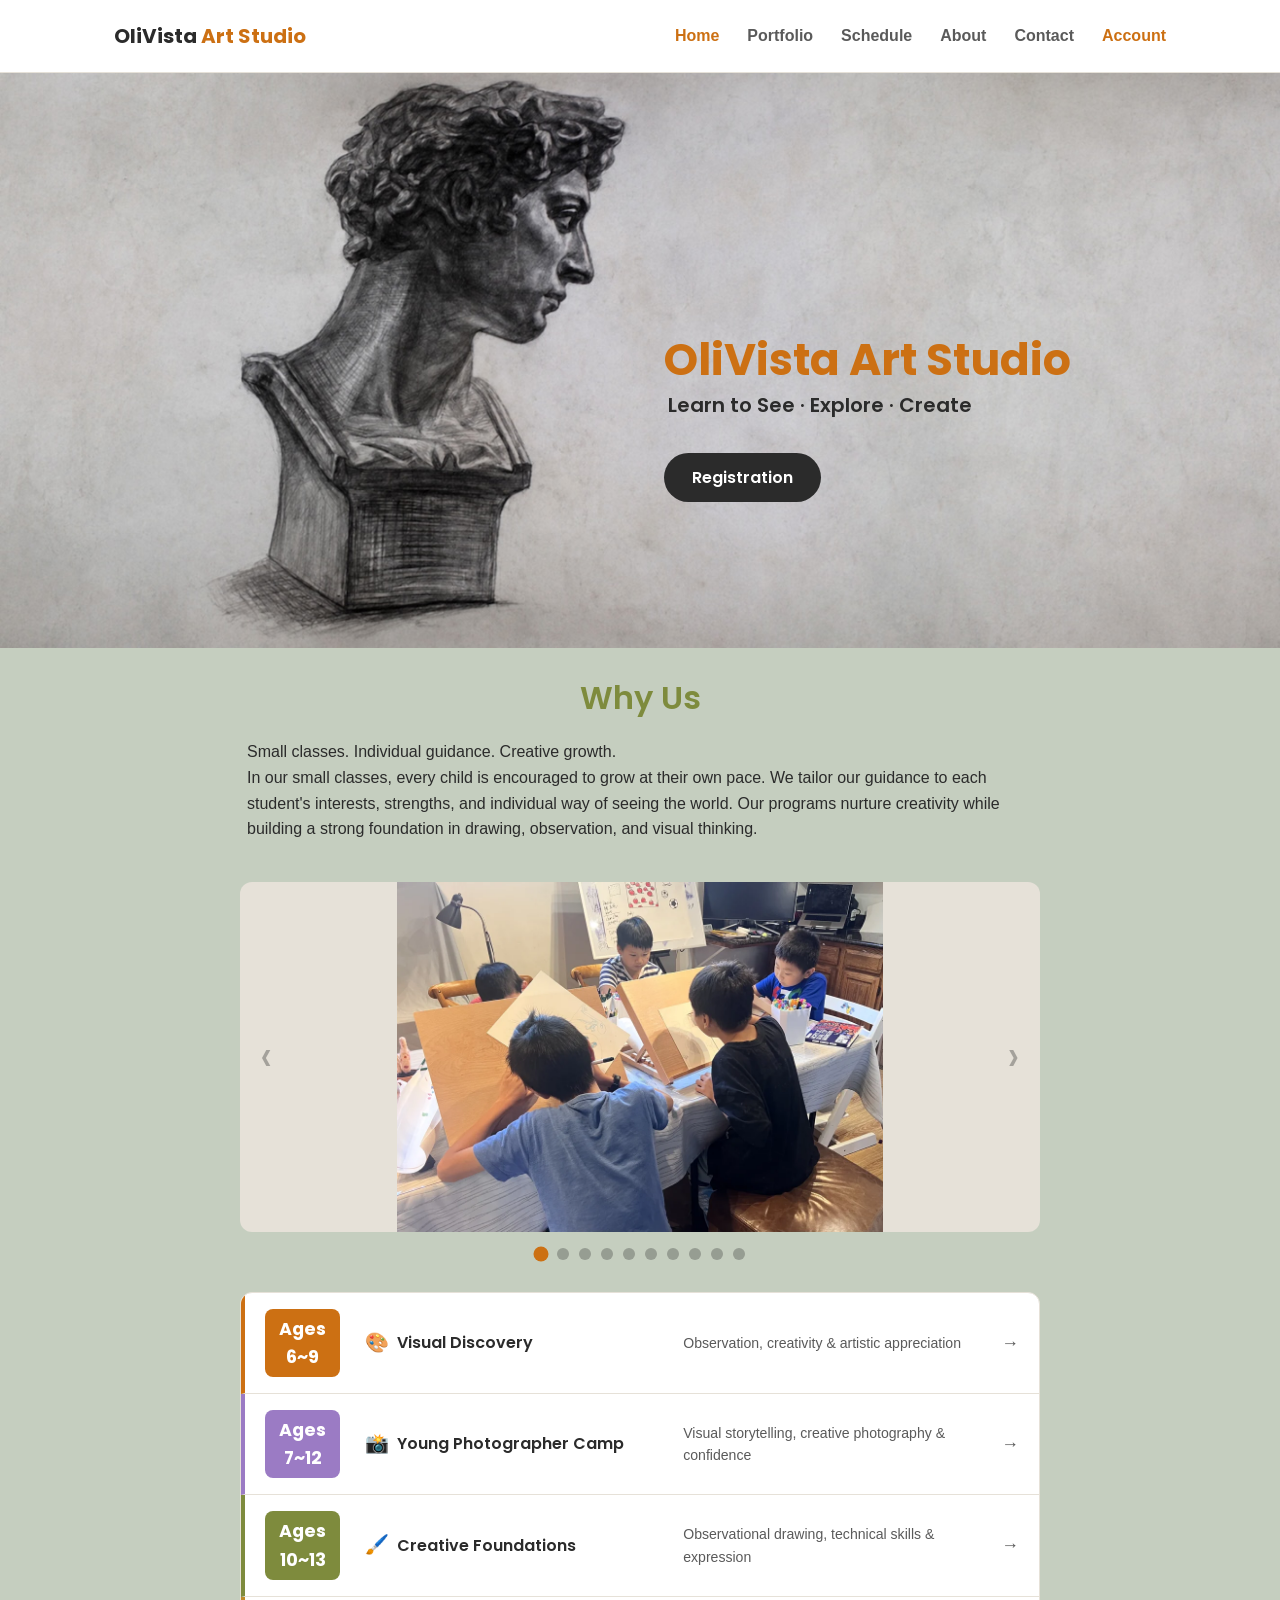
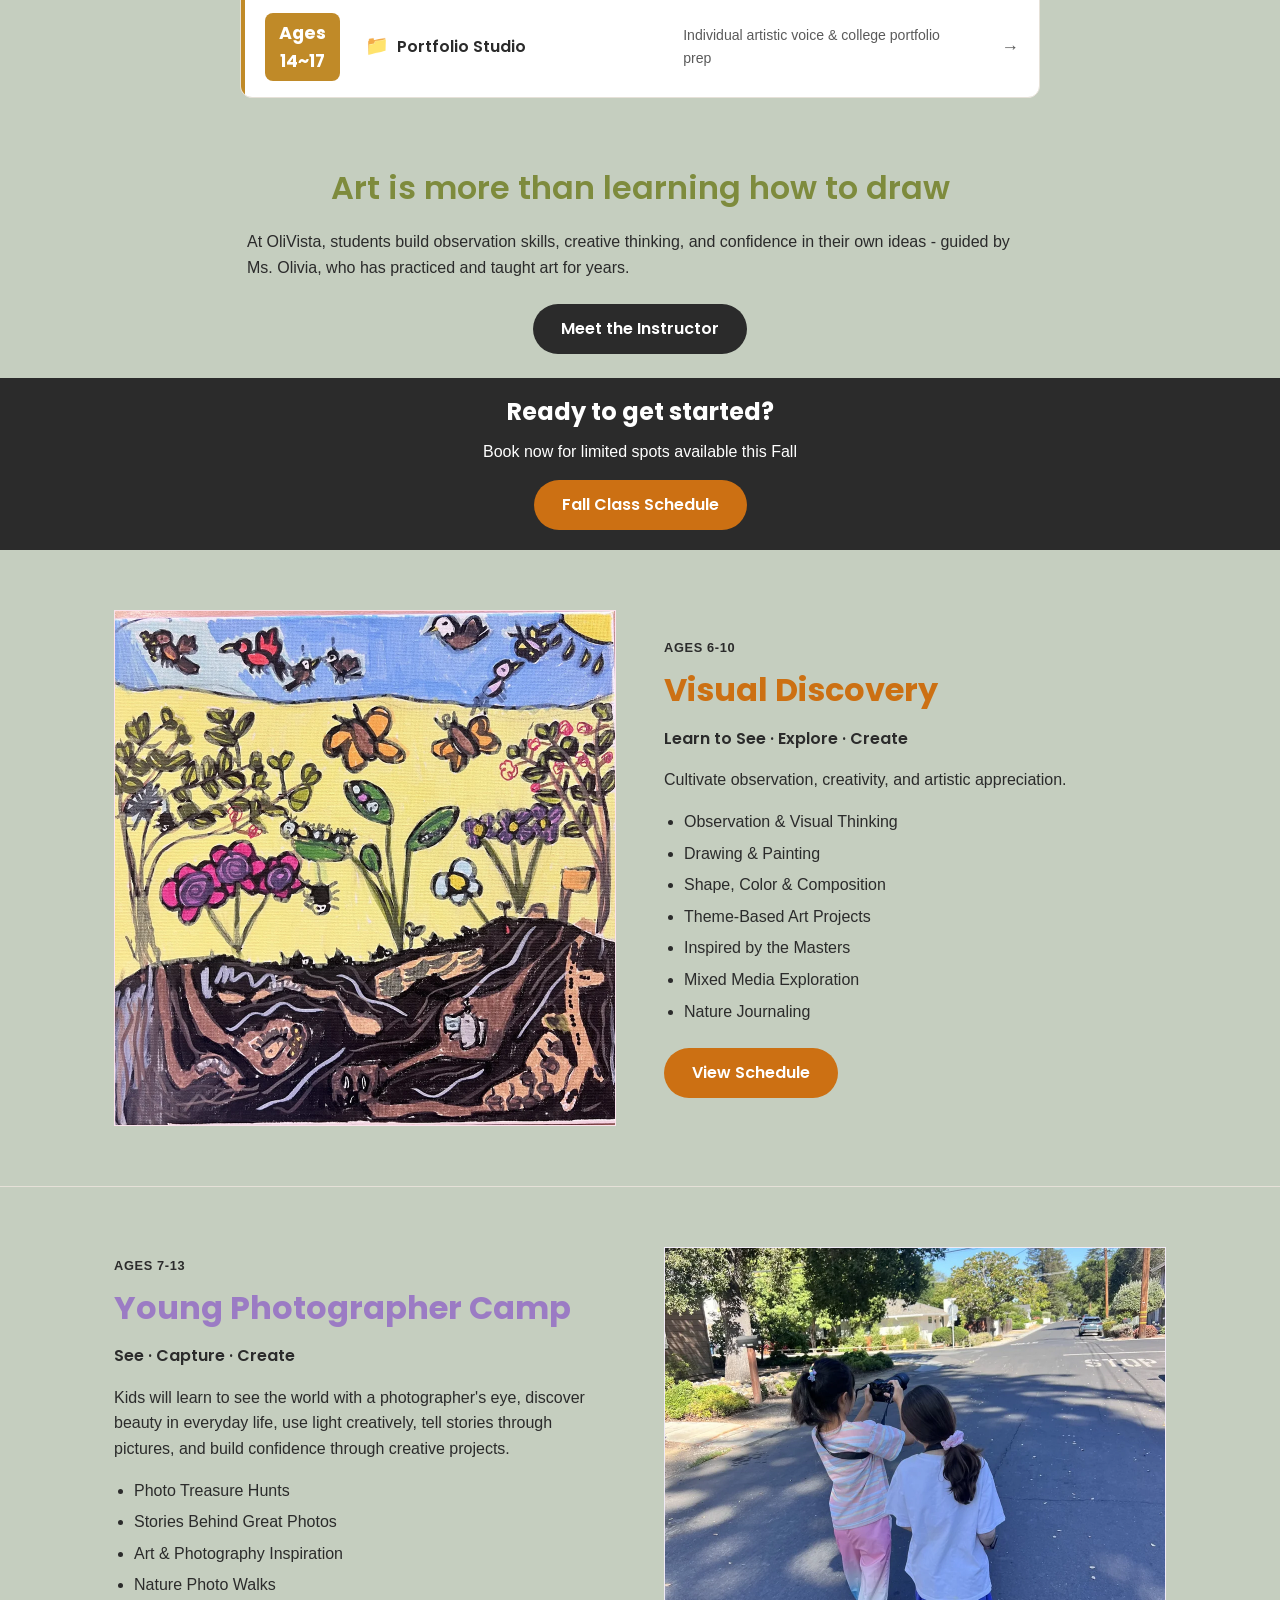
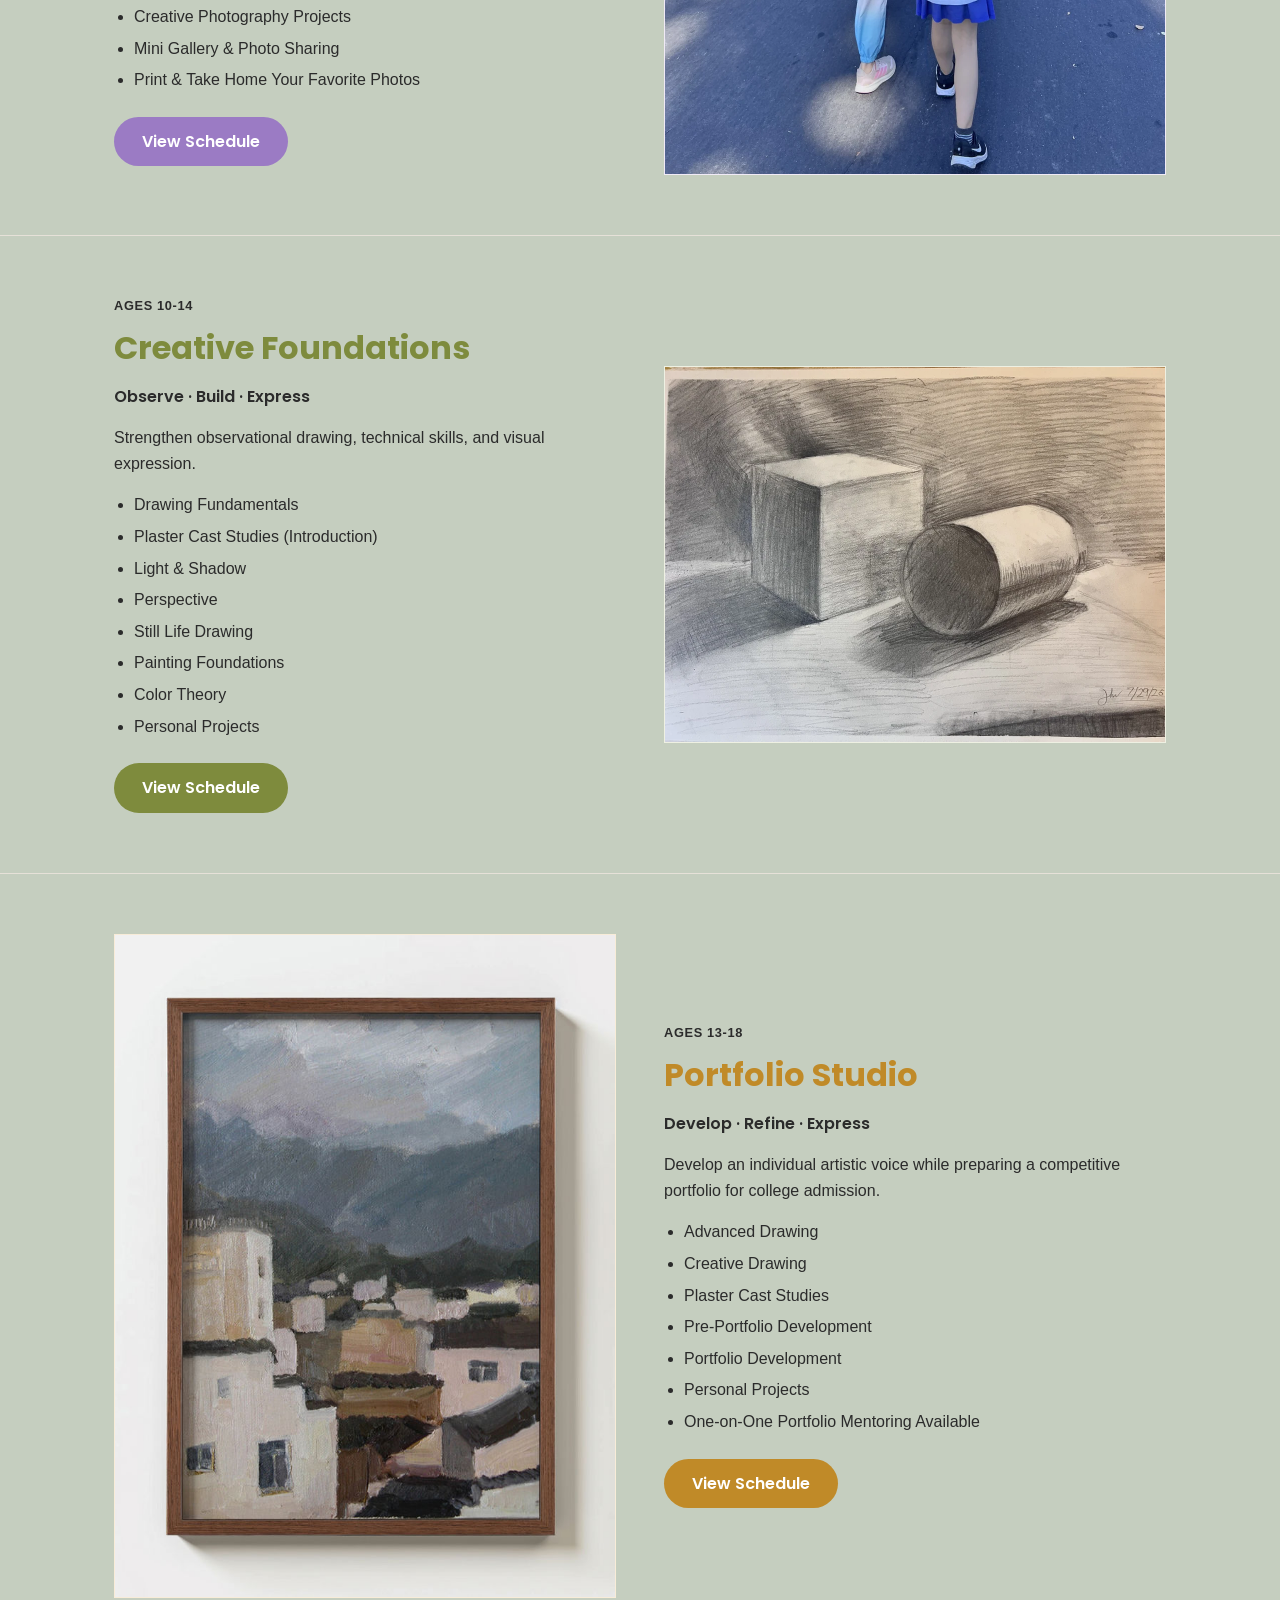
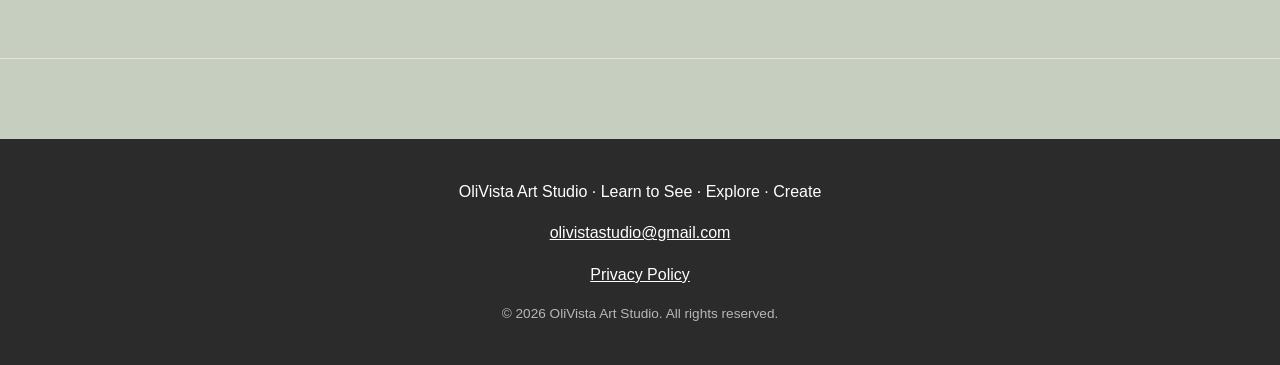
==== commit 8049d09b: "Add privacy policy page (Google OAuth consent screen) + footer links" ====
--- a/index.html
+++ b/index.html
@@ -274,6 +274,7 @@
       <p>OliVista Art Studio · Learn to See · Explore · Create</p>
       <p><a href="mailto:olivistastudio@gmail.com">olivistastudio@gmail.com</a></p>
 
+      <p><a href="privacy.html">Privacy Policy</a></p>
       <p class="footer-copyright">© 2026 OliVista Art Studio. All
         rights reserved.</p>
     </div>
--- a/css/style.css
+++ b/css/style.css
@@ -1837,6 +1837,46 @@
   text-align: center;
 }
 
+.auth-divider {
+  display: flex;
+  align-items: center;
+  gap: 0.75rem;
+  margin: 1.5rem 0 1rem;
+  color: var(--color-text-muted);
+  font-size: 0.75rem;
+  letter-spacing: 0.1em;
+  text-transform: uppercase;
+}
+
+.auth-divider::before,
+.auth-divider::after {
+  content: "";
+  flex: 1;
+  border-top: 1px solid var(--color-border);
+}
+
+.btn-google {
+  width: 100%;
+  display: inline-flex;
+  align-items: center;
+  justify-content: center;
+  gap: 0.6rem;
+  background: #ffffff;
+  color: #1f1f1f;
+  border: 1px solid var(--color-border);
+}
+
+.btn-google:hover {
+  background: #f7f5f0;
+  transform: translateY(-2px);
+  opacity: 1;
+}
+
+.btn-google:focus-visible {
+  outline: 3px solid var(--color-visual-discovery);
+  outline-offset: 2px;
+}
+
 .success-actions {
   display: flex;
   flex-direction: column;
@@ -3113,3 +3153,18 @@
 .book-trial-btn { margin-top: 8px; }
 .calendar-class-cell .book-trial-btn,
 .calendar-day-classes .book-trial-btn { width: 100%; }
+
+/* Admin roster: row menu, avatar, sortable headers */
+.roster-menu { position: relative; display: inline-block; }
+.roster-menu summary { list-style: none; cursor: pointer; padding: 2px 10px; border: 1px solid var(--color-border); border-radius: var(--radius); user-select: none; display: inline-block; }
+.roster-menu summary::-webkit-details-marker { display: none; }
+.roster-menu-items { position: absolute; right: 0; z-index: 20; min-width: 150px; background: var(--color-surface); border: 1px solid var(--color-border); border-radius: var(--radius); padding: 6px; display: flex; flex-direction: column; }
+.roster-menu-items button { text-align: left; padding: 8px 10px; background: none; border: 0; cursor: pointer; font: inherit; color: var(--color-text); }
+.roster-menu-items button:hover { background: #f2f4f3; }
+.roster-avatar { display: inline-flex; align-items: center; justify-content: center; width: 28px; height: 28px; border-radius: 50%; background: #e3e7e6; color: var(--color-text); font-size: 11px; font-weight: 600; margin-right: 6px; vertical-align: middle; }
+.roster-sort { background: none; border: 0; padding: 0; font: inherit; font-weight: 600; cursor: pointer; color: inherit; text-transform: none; }
+
+/* Admin weekly calendar */
+.calendar-card { display: flex; flex-direction: column; gap: 2px; border: 1px solid var(--color-border); border-radius: var(--radius); padding: 8px; font: inherit; cursor: pointer; }
+.calendar-card:hover { filter: brightness(0.97); }
+.calendar-card-time, .calendar-card-meta { font-size: 12px; color: var(--color-text-muted); }
--- a/css/style.css
+++ b/css/style.css
@@ -1837,6 +1837,46 @@
   text-align: center;
 }
 
+.auth-divider {
+  display: flex;
+  align-items: center;
+  gap: 0.75rem;
+  margin: 1.5rem 0 1rem;
+  color: var(--color-text-muted);
+  font-size: 0.75rem;
+  letter-spacing: 0.1em;
+  text-transform: uppercase;
+}
+
+.auth-divider::before,
+.auth-divider::after {
+  content: "";
+  flex: 1;
+  border-top: 1px solid var(--color-border);
+}
+
+.btn-google {
+  width: 100%;
+  display: inline-flex;
+  align-items: center;
+  justify-content: center;
+  gap: 0.6rem;
+  background: #ffffff;
+  color: #1f1f1f;
+  border: 1px solid var(--color-border);
+}
+
+.btn-google:hover {
+  background: #f7f5f0;
+  transform: translateY(-2px);
+  opacity: 1;
+}
+
+.btn-google:focus-visible {
+  outline: 3px solid var(--color-visual-discovery);
+  outline-offset: 2px;
+}
+
 .success-actions {
   display: flex;
   flex-direction: column;
@@ -3113,3 +3153,18 @@
 .book-trial-btn { margin-top: 8px; }
 .calendar-class-cell .book-trial-btn,
 .calendar-day-classes .book-trial-btn { width: 100%; }
+
+/* Admin roster: row menu, avatar, sortable headers */
+.roster-menu { position: relative; display: inline-block; }
+.roster-menu summary { list-style: none; cursor: pointer; padding: 2px 10px; border: 1px solid var(--color-border); border-radius: var(--radius); user-select: none; display: inline-block; }
+.roster-menu summary::-webkit-details-marker { display: none; }
+.roster-menu-items { position: absolute; right: 0; z-index: 20; min-width: 150px; background: var(--color-surface); border: 1px solid var(--color-border); border-radius: var(--radius); padding: 6px; display: flex; flex-direction: column; }
+.roster-menu-items button { text-align: left; padding: 8px 10px; background: none; border: 0; cursor: pointer; font: inherit; color: var(--color-text); }
+.roster-menu-items button:hover { background: #f2f4f3; }
+.roster-avatar { display: inline-flex; align-items: center; justify-content: center; width: 28px; height: 28px; border-radius: 50%; background: #e3e7e6; color: var(--color-text); font-size: 11px; font-weight: 600; margin-right: 6px; vertical-align: middle; }
+.roster-sort { background: none; border: 0; padding: 0; font: inherit; font-weight: 600; cursor: pointer; color: inherit; text-transform: none; }
+
+/* Admin weekly calendar */
+.calendar-card { display: flex; flex-direction: column; gap: 2px; border: 1px solid var(--color-border); border-radius: var(--radius); padding: 8px; font: inherit; cursor: pointer; }
+.calendar-card:hover { filter: brightness(0.97); }
+.calendar-card-time, .calendar-card-meta { font-size: 12px; color: var(--color-text-muted); }
